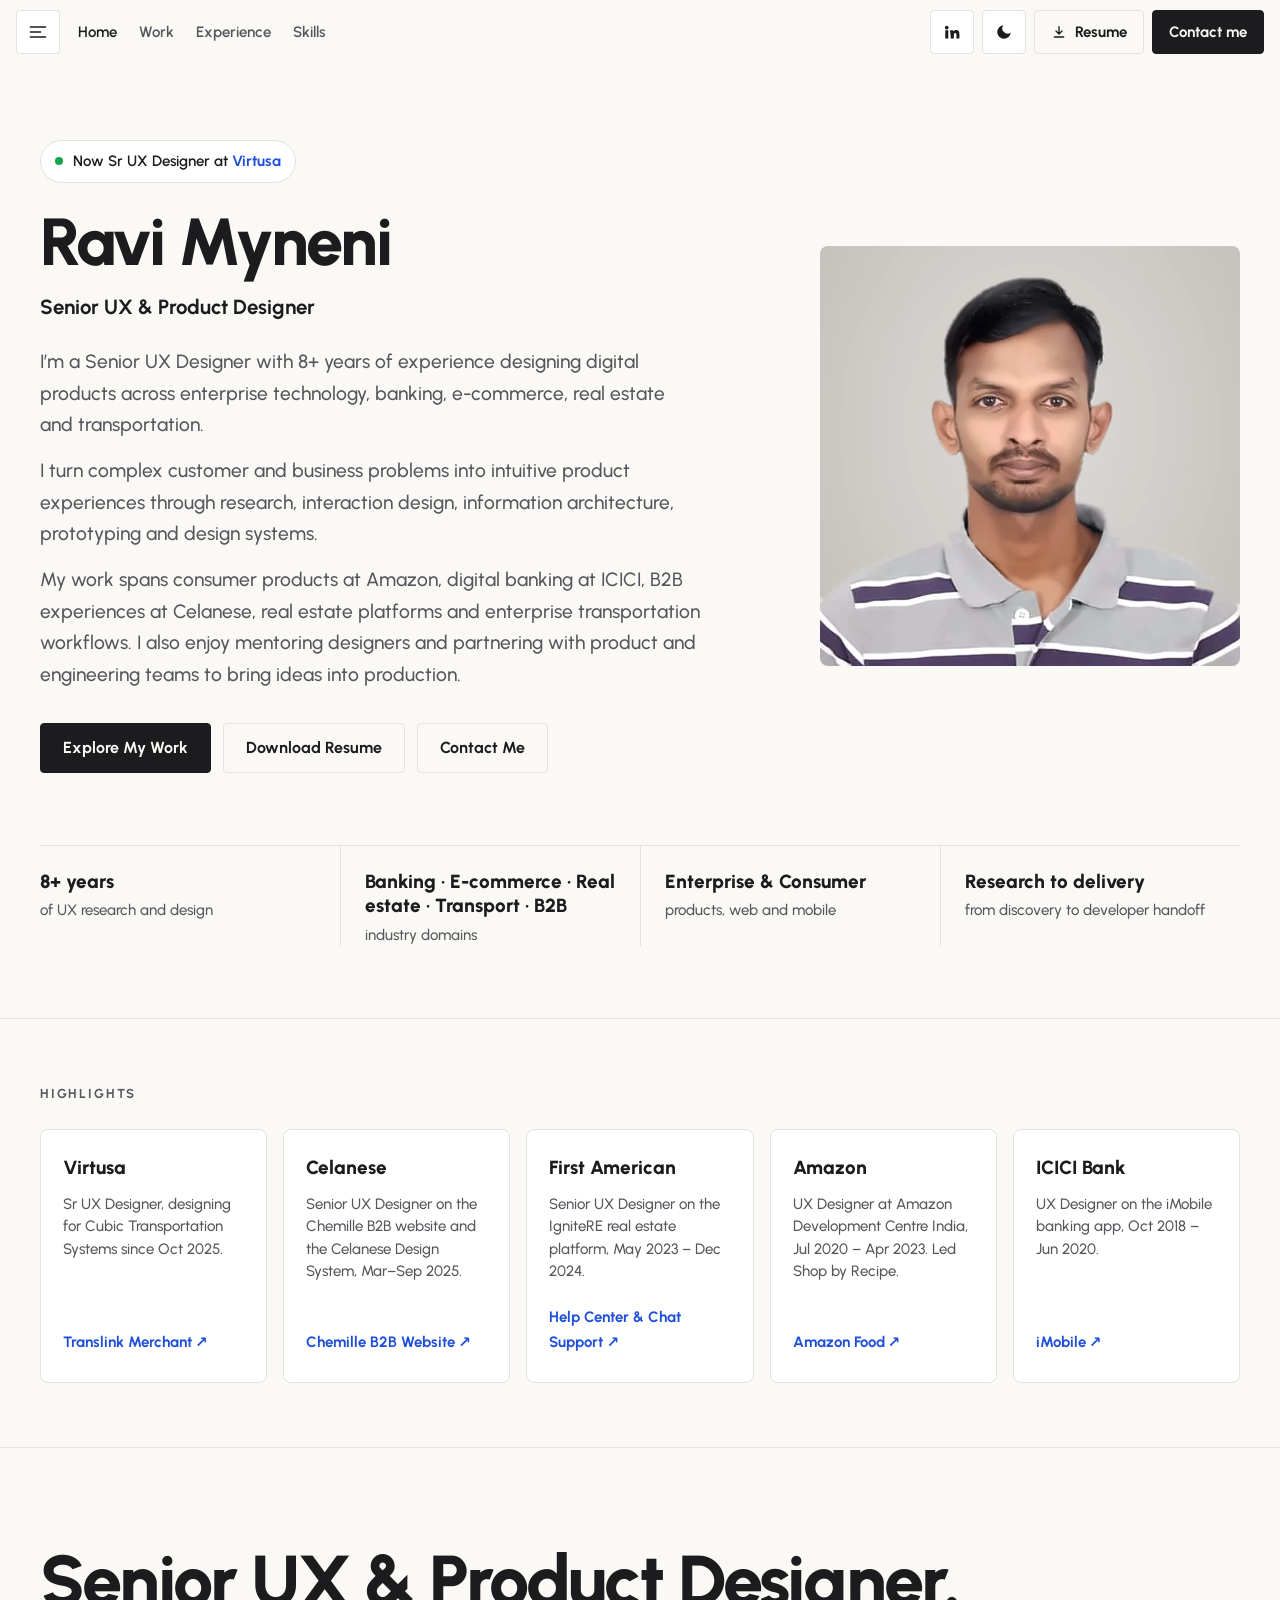
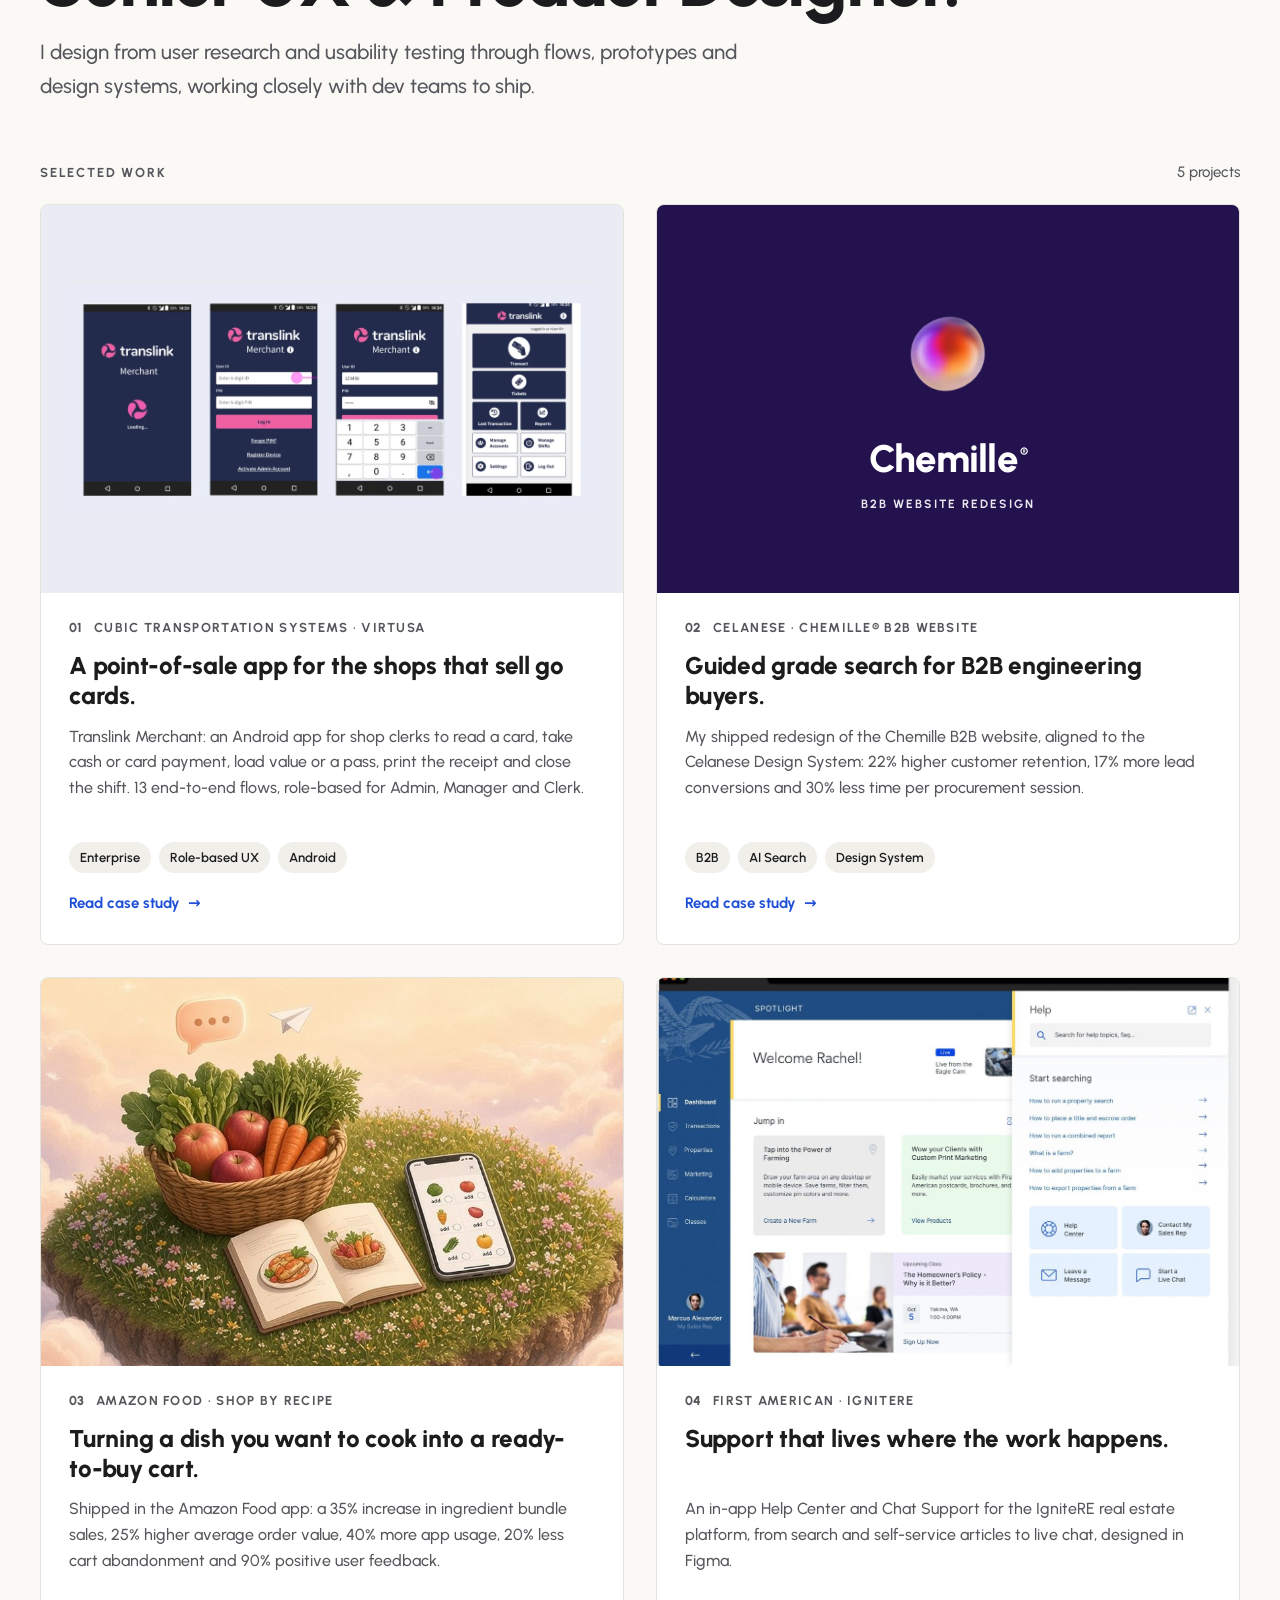
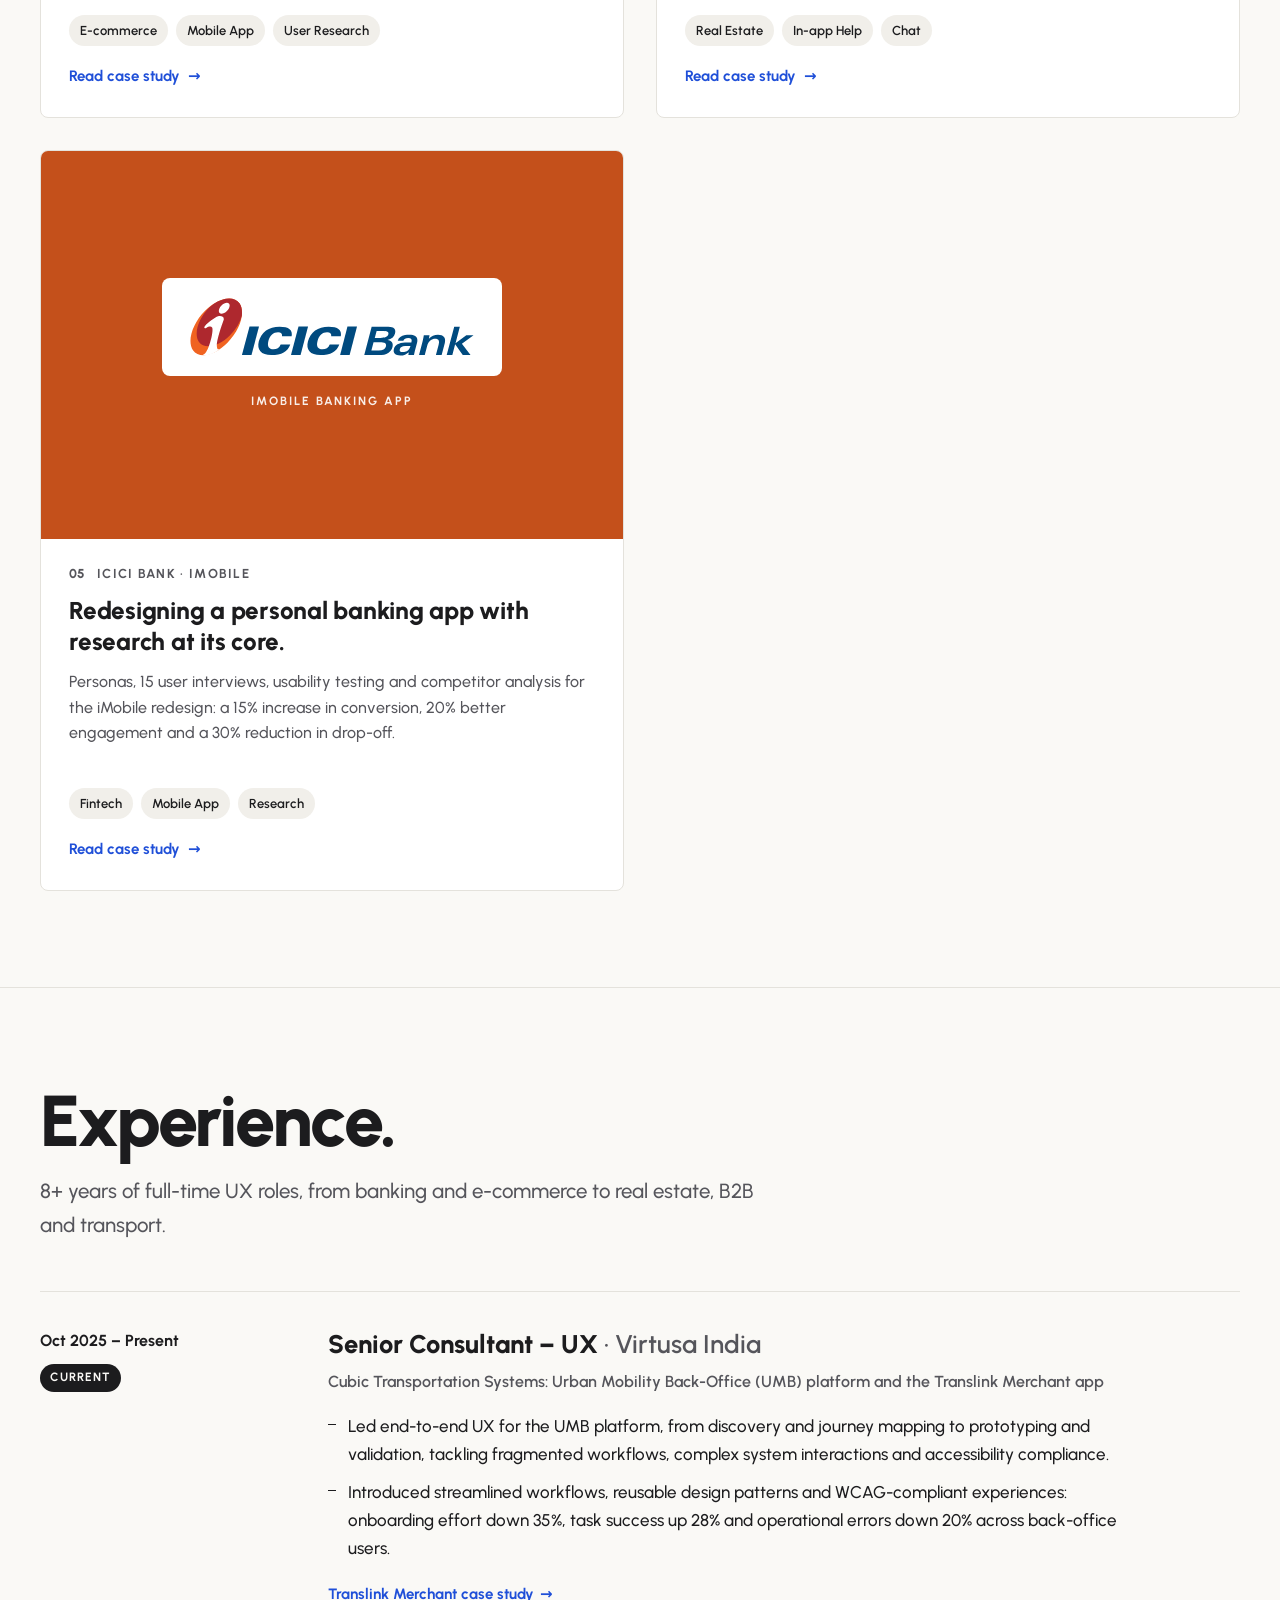
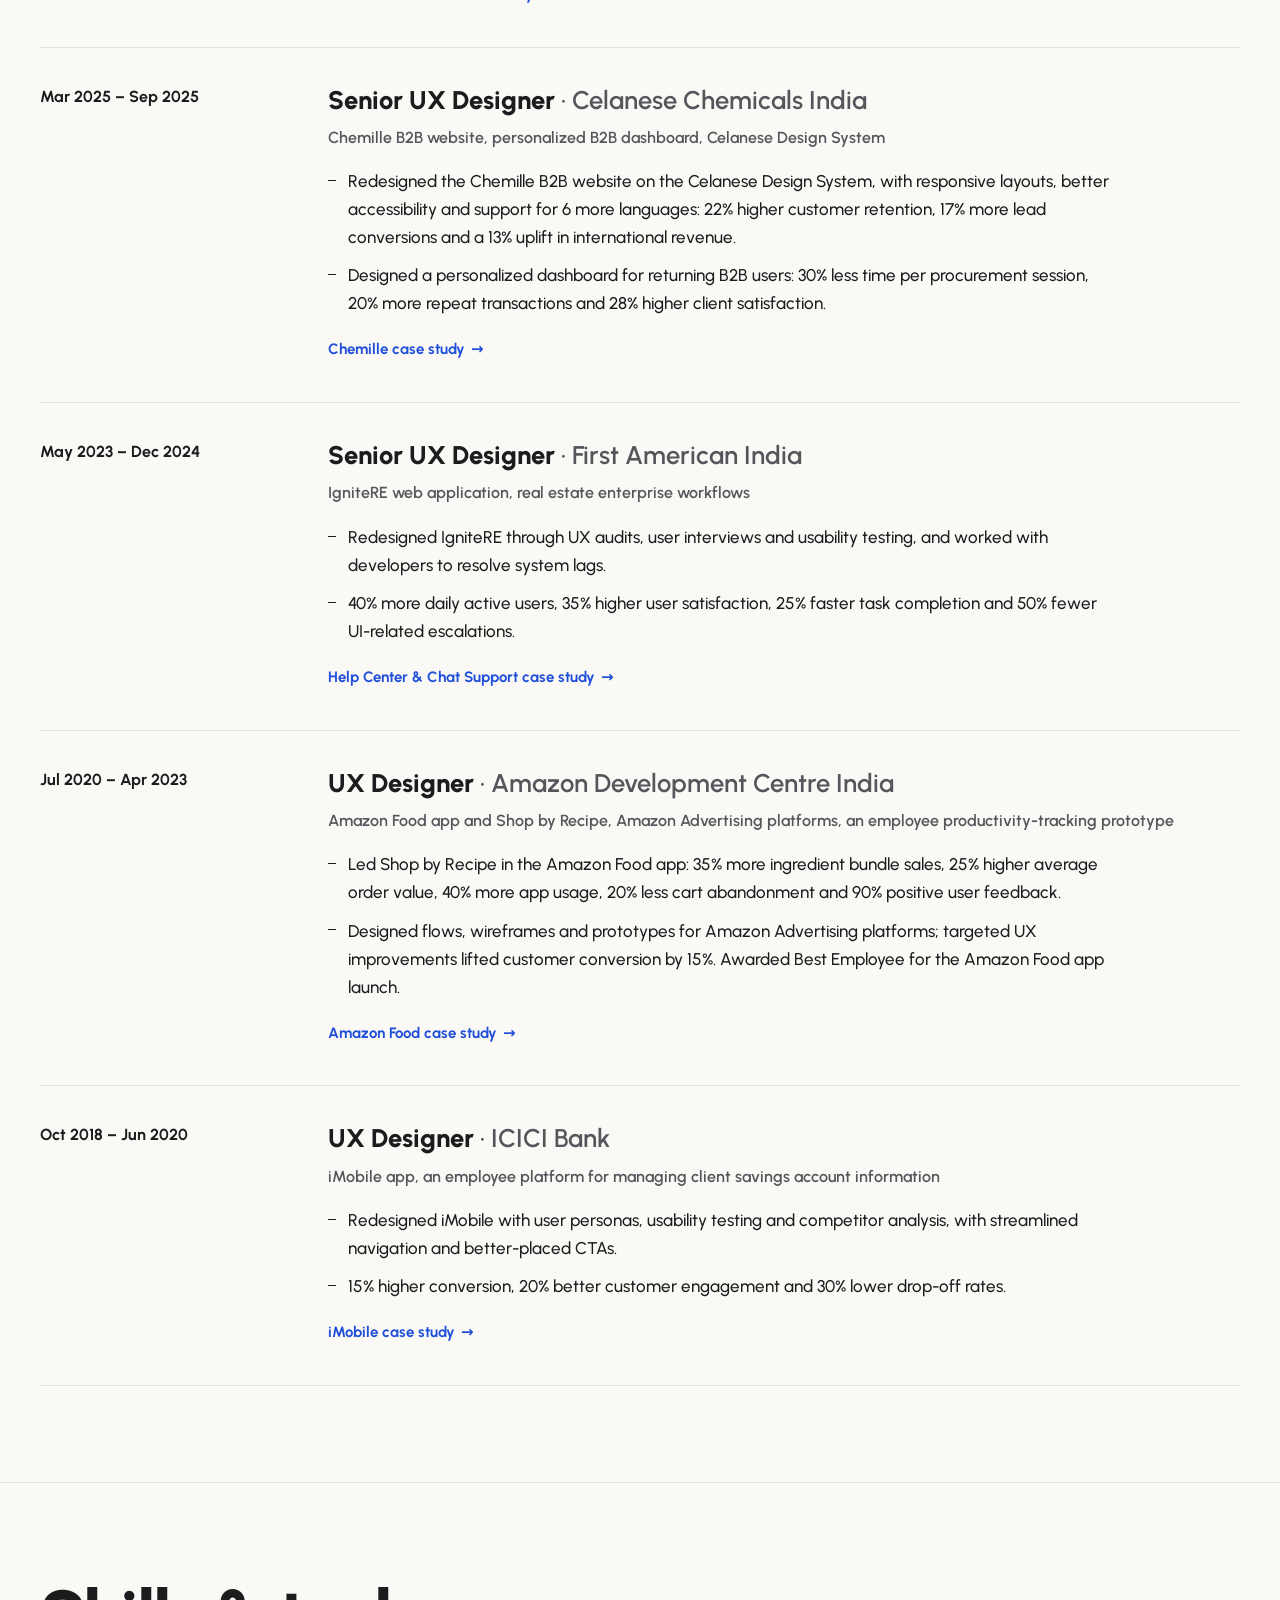
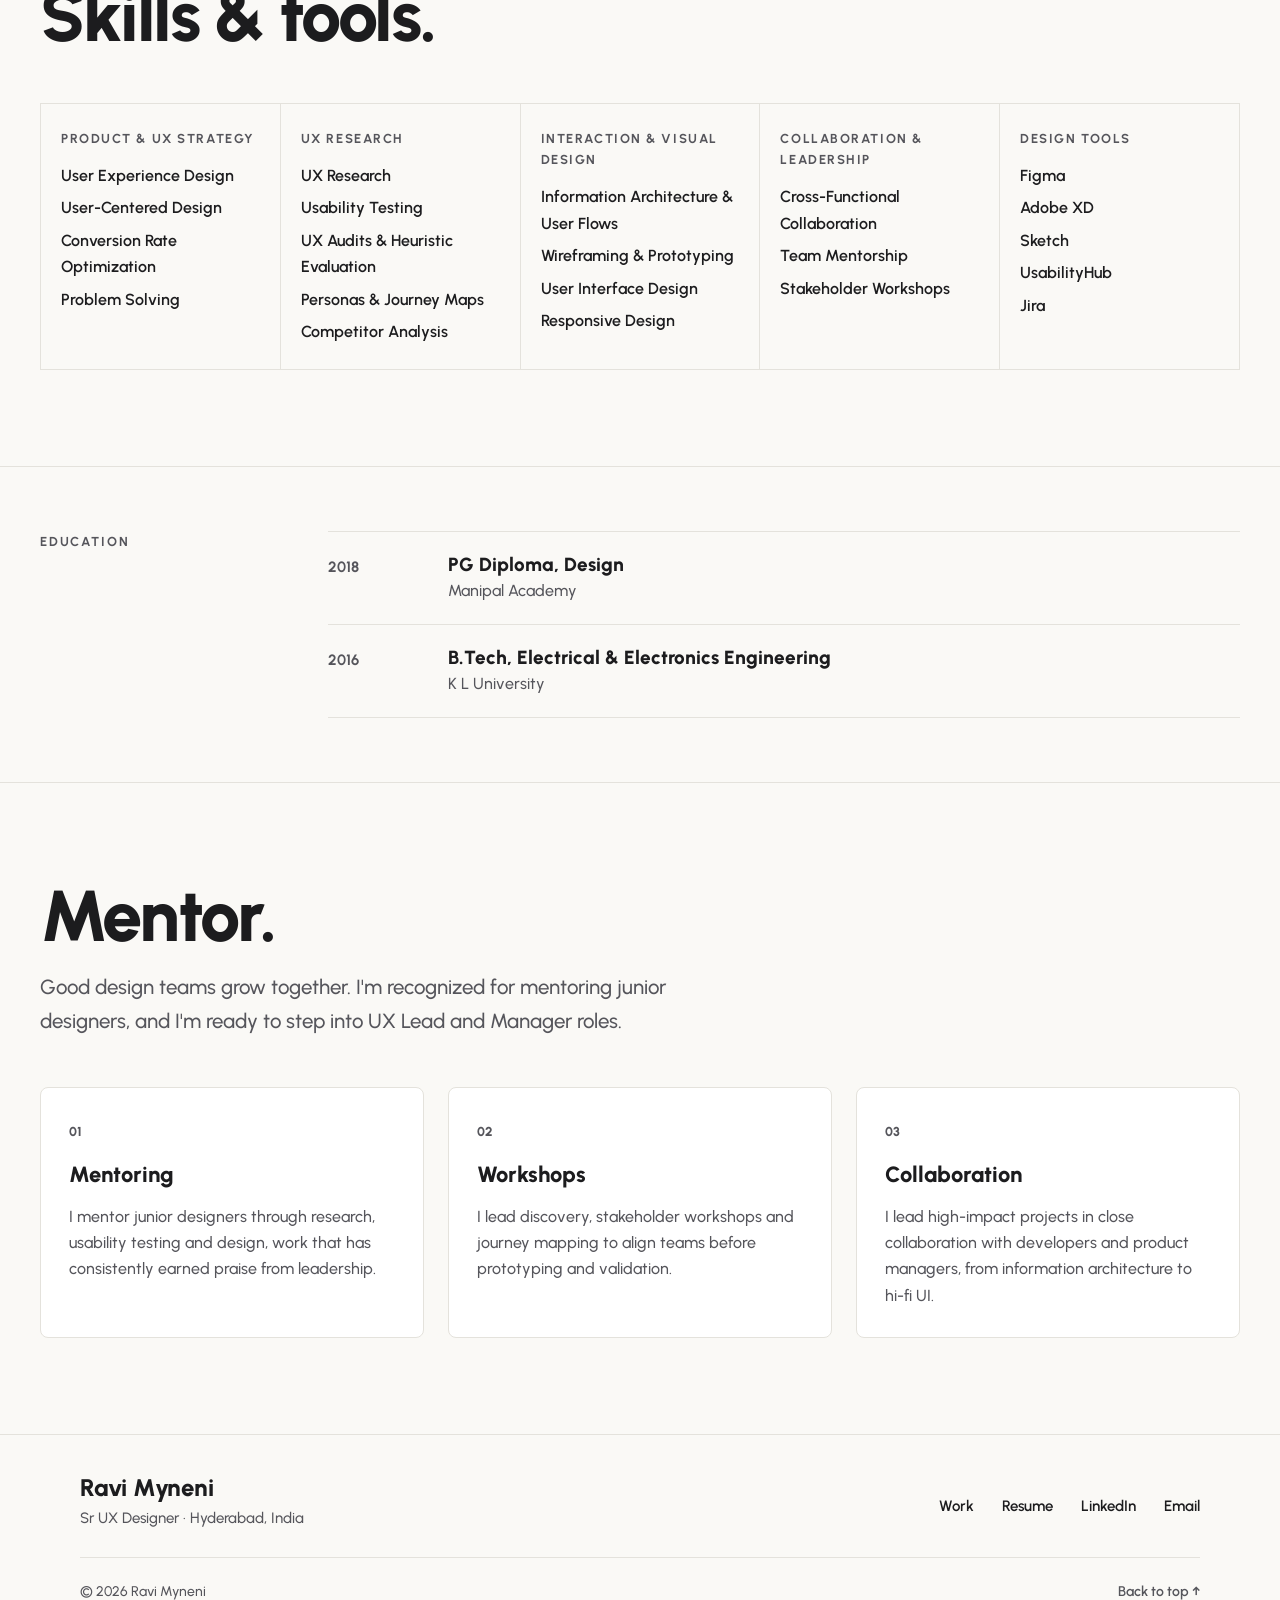
==== index.html @ 74f1440f "Cache-bust styles.css" ====
<!doctype html>
<html lang="en">
<head>
  <meta charset="utf-8">
  <meta name="viewport" content="width=device-width, initial-scale=1">
  <link rel="icon" href="favicon.ico?v=rm1" sizes="16x16 32x32 48x48">
  <link rel="icon" href="favicon.svg?v=rm1" type="image/svg+xml">
  <link rel="icon" href="favicon-32.png?v=rm1" type="image/png" sizes="32x32">
  <link rel="icon" href="favicon-16.png?v=rm1" type="image/png" sizes="16x16">
  <link rel="apple-touch-icon" href="apple-touch-icon.png?v=rm1" sizes="180x180">
  <title>Ravi Myneni · Senior UX Designer Portfolio · Hyderabad, India</title>
  <meta name="author" content="Ravi Myneni">
  <meta name="description" content="Ravi Myneni, Senior UX &amp; Product Designer in Hyderabad, India, with 8+ years of UX research and product design across banking, e-commerce, real estate, transport and B2B, at Virtusa, Celanese, First American, Amazon and ICICI Bank.">
  <link rel="canonical" href="https://ravimyneni.github.io/">
  <meta property="og:title" content="Ravi Myneni · Senior UX Designer">
  <meta property="og:description" content="Senior UX &amp; Product Designer. 8+ years across enterprise technology, banking, e-commerce, real estate and transportation. Based in Hyderabad, India.">
  <meta property="og:type" content="website">
  <meta property="og:url" content="https://ravimyneni.github.io/">
  <meta property="og:site_name" content="Ravi Myneni">
  <meta property="og:image" content="https://ravimyneni.github.io/og-ravi-myneni.jpg">
  <meta property="og:image:alt" content="Ravi Myneni">
  <meta name="twitter:card" content="summary_large_image">
  <meta name="twitter:title" content="Ravi Myneni · Senior UX Designer">
  <meta name="twitter:description" content="8+ years of UX research and product design across banking, e-commerce, real estate, transport and B2B.">
  <meta name="twitter:image" content="https://ravimyneni.github.io/og-ravi-myneni.jpg">
  <meta name="theme-color" content="#faf9f6">
  <script type="application/ld+json">
  {
    "@context": "https://schema.org",
    "@type": "Person",
    "name": "Ravi Myneni",
    "jobTitle": "Senior UX Designer",
    "url": "https://ravimyneni.github.io/",
    "image": "https://ravimyneni.github.io/ravi-myneni.jpg",
    "email": "mailto:ravimyneni2394@gmail.com",
    "address": { "@type": "PostalAddress", "addressLocality": "Hyderabad", "addressCountry": "IN" },
    "worksFor": { "@type": "Organization", "name": "Virtusa" },
    "alumniOf": [
      { "@type": "EducationalOrganization", "name": "Manipal Academy" },
      { "@type": "CollegeOrUniversity", "name": "K L University" }
    ],
    "knowsAbout": ["UX Research", "User-Centered Design", "Product Design", "Interaction Design", "Usability Testing", "Design Systems", "Responsive Design"],
    "sameAs": ["https://www.linkedin.com/in/ravimyneni/"]
  }
  </script>
  <link rel="preload" href="urbanist-latin.woff2" as="font" type="font/woff2" crossorigin>
  <link rel="stylesheet" href="styles.css?v=ab2">
  <link rel="stylesheet" href="https://ravimyneni.github.io/footer.css">
  <script>
    // Light is the default; apply a saved dark preference before paint
    (function () {
      try { if (localStorage.getItem('rm-theme') === 'dark') document.documentElement.classList.add('dark'); } catch (e) {}
    })();
  </script>
</head>
<body>
  <a class="skip-link" href="#main">Skip to content</a>

  <header class="topbar" id="topbar">
    <div class="topbar-left">
      <button class="icon-btn menu-btn" id="menu-btn" aria-label="Open menu" aria-expanded="false" aria-controls="menu-overlay">
        <svg class="i-menu" viewBox="0 0 24 24" width="20" height="20" aria-hidden="true"><path d="M3 6h18M3 12h12M3 18h18" stroke="currentColor" stroke-width="2" stroke-linecap="round" fill="none"/></svg>
        <svg class="i-close" viewBox="0 0 24 24" width="20" height="20" aria-hidden="true"><path d="M6 6l12 12M18 6 6 18" stroke="currentColor" stroke-width="2" stroke-linecap="round" fill="none"/></svg>
      </button>
      <nav class="topnav" aria-label="Primary">
        <a href="#top" class="is-active">Home</a>
        <a href="#work">Work</a>
        <a href="#experience">Experience</a>
        <a href="#skills">Skills</a>
      </nav>
    </div>
    <div class="topbar-right">
      <a class="icon-btn" href="https://www.linkedin.com/in/ravimyneni/" target="_blank" rel="noopener" aria-label="Ravi Myneni on LinkedIn (opens in a new tab)"><svg viewBox="0 0 24 24" width="18" height="18" aria-hidden="true"><path fill="currentColor" d="M4.98 3.5a2.5 2.5 0 1 1 0 5 2.5 2.5 0 0 1 0-5zM3 9.75h4v11H3zM9.5 9.75h3.8v1.6h.06c.53-1 1.83-2.05 3.77-2.05 4.03 0 4.77 2.65 4.77 6.1v5.35h-4v-4.75c0-1.13-.02-2.6-1.58-2.6-1.59 0-1.83 1.24-1.83 2.52v4.83h-4z"/></svg></a>
      <button class="icon-btn" id="theme-btn" aria-label="Switch to dark mode">
        <svg class="i-moon" viewBox="0 0 24 24" width="18" height="18" aria-hidden="true"><path d="M21 12.8A9 9 0 1 1 11.2 3a7 7 0 0 0 9.8 9.8z" fill="currentColor"/></svg>
        <svg class="i-sun" viewBox="0 0 24 24" width="18" height="18" aria-hidden="true"><circle cx="12" cy="12" r="4.5" fill="currentColor"/><g stroke="currentColor" stroke-width="2" stroke-linecap="round"><path d="M12 1.5v2.5M12 20v2.5M1.5 12H4M20 12h2.5M4.6 4.6l1.8 1.8M17.6 17.6l1.8 1.8M4.6 19.4l1.8-1.8M17.6 6.4l1.8-1.8"/></g></svg>
      </button>
      <a class="btn btn-outline btn-resume" href="Ravi-Myneni-Resume.pdf" download="Ravi-Myneni-Resume.pdf" target="_blank" rel="noopener" type="application/pdf" aria-label="Download Ravi Myneni's resume (PDF)"><svg class="i-dl" viewBox="0 0 24 24" width="16" height="16" aria-hidden="true"><path d="M12 4v11m0 0-4.5-4.5M12 15l4.5-4.5M5 19.5h14" stroke="currentColor" stroke-width="2" stroke-linecap="round" stroke-linejoin="round" fill="none"/></svg>Resume</a>
      <a class="btn btn-solid" href="https://mail.google.com/mail/?view=cm&amp;fs=1&amp;to=ravimyneni2394@gmail.com" target="_blank" rel="noopener" aria-label="Contact me: email ravimyneni2394@gmail.com in Gmail (opens in a new tab)">Contact me</a>
    </div>
  </header>

  <div class="menu-overlay" id="menu-overlay" hidden>
    <nav aria-label="Menu">
      <p class="menu-label" id="menu-l1">Sections</p>
      <ul aria-labelledby="menu-l1">
        <li><a href="#top">Home</a></li>
        <li><a href="#work">Work</a></li>
        <li><a href="#experience">Experience</a></li>
        <li><a href="#skills">Skills</a></li>
        <li><a href="#mentor">Mentor</a></li>
      </ul>
      <div class="menu-sep" aria-hidden="true"></div>
      <p class="menu-label" id="menu-l2">Get in touch</p>
      <ul aria-labelledby="menu-l2">
        <li><a href="https://mail.google.com/mail/?view=cm&amp;fs=1&amp;to=ravimyneni2394@gmail.com" target="_blank" rel="noopener">Contact me <span aria-hidden="true">↗</span></a></li>
        <li><a href="https://www.linkedin.com/in/ravimyneni/" target="_blank" rel="noopener">LinkedIn <span aria-hidden="true">↗</span></a></li>
      </ul>
    </nav>
  </div>

  <main id="main">
    <!-- Hero -->
    <section class="hero" id="top" aria-labelledby="hero-title">
      <div class="wrap hero-inner">
        <div class="hero-copy">
          <p class="hero-status"><span class="status-dot" aria-hidden="true"></span><span>Now Sr UX Designer at <strong>Virtusa</strong></span></p>
          <h1 id="hero-title" class="hero-title">Ravi Myneni</h1>
          <p class="hero-role">Senior UX &amp; Product Designer</p>
          <p class="hero-lede">I’m a Senior UX Designer with 8+ years of experience designing digital products across enterprise technology, banking, e-commerce, real estate and transportation.</p>
          <p class="hero-lede">I turn complex customer and business problems into intuitive product experiences through research, interaction design, information architecture, prototyping and design systems.</p>
          <p class="hero-lede">My work spans consumer products at Amazon, digital banking at ICICI, B2B experiences at Celanese, real estate platforms and enterprise transportation workflows. I also enjoy mentoring designers and partnering with product and engineering teams to bring ideas into production.</p>
          <div class="hero-ctas">
            <a class="btn btn-solid btn-lg" href="#work">Explore My Work</a>
            <a class="btn btn-outline btn-lg" href="Ravi-Myneni-Resume.pdf" download="Ravi-Myneni-Resume.pdf" target="_blank" rel="noopener" type="application/pdf">Download Resume</a>
            <a class="btn btn-outline btn-lg" href="https://mail.google.com/mail/?view=cm&amp;fs=1&amp;to=ravimyneni2394@gmail.com" target="_blank" rel="noopener" aria-label="Contact me: email ravimyneni2394@gmail.com in Gmail (opens in a new tab)">Contact Me</a>
          </div>
        </div>
        <figure class="hero-photo">
          <picture>
            <source srcset="ravi-myneni.webp" type="image/webp">
            <img src="ravi-myneni.jpg" width="800" height="800" alt="Portrait of Ravi Myneni" fetchpriority="high" decoding="async">
          </picture>
        </figure>
      </div>
      <div class="wrap">
        <ul class="hero-stats" aria-label="Professional highlights">
          <li><strong>8+ years</strong><span>of UX research and design</span></li>
          <li><strong>Banking · E-commerce · Real estate · Transport · B2B</strong><span>industry domains</span></li>
          <li><strong>Enterprise &amp; Consumer</strong><span>products, web and mobile</span></li>
          <li><strong>Research to delivery</strong><span>from discovery to developer handoff</span></li>
        </ul>
      </div>
    </section>

    <!-- Highlights -->
    <section class="section tight" id="highlights" aria-labelledby="hl-title">
      <div class="wrap">
        <h2 class="section-label" id="hl-title">Highlights</h2>
        <ul class="hl-grid">
          <li class="hl-card">
            <h3>Virtusa</h3>
            <p>Sr UX Designer, designing for Cubic Transportation Systems since Oct 2025.</p>
            <ul class="hl-links" aria-label="Virtusa case studies"><li><a href="https://ravimyneni.github.io/cubic-translink-merchant-case-study/">Translink Merchant&thinsp;&#8599;</a></li></ul>
          </li>
          <li class="hl-card">
            <h3>Celanese</h3>
            <p>Senior UX Designer on the Chemille B2B website and the Celanese Design System, Mar–Sep 2025.</p>
            <ul class="hl-links" aria-label="Celanese case studies"><li><a href="https://ravimyneni.github.io/askchemille-case-study/">Chemille B2B Website&thinsp;&#8599;</a></li></ul>
          </li>
          <li class="hl-card">
            <h3>First American</h3>
            <p>Senior UX Designer on the IgniteRE real estate platform, May 2023 – Dec 2024.</p>
            <ul class="hl-links" aria-label="First American case studies"><li><a href="https://ravimyneni.github.io/ignitere-help-center-case-study/">Help Center &amp; Chat Support&thinsp;&#8599;</a></li></ul>
          </li>
          <li class="hl-card">
            <h3>Amazon</h3>
            <p>UX Designer at Amazon Development Centre India, Jul 2020 – Apr 2023. Led Shop by Recipe.</p>
            <ul class="hl-links" aria-label="Amazon case studies">
              <li><a href="https://ravimyneni.github.io/amazon-fresh-case-study/">Amazon Food&thinsp;&#8599;</a></li>
            </ul>
          </li>
          <li class="hl-card">
            <h3>ICICI Bank</h3>
            <p>UX Designer on the iMobile banking app, Oct 2018 – Jun 2020.</p>
            <ul class="hl-links" aria-label="ICICI Bank case studies"><li><a href="https://ravimyneni.github.io/imobile-case-study/">iMobile&thinsp;&#8599;</a></li></ul>
          </li>
        </ul>
      </div>
    </section>

    <!-- Work -->
    <section class="section" id="work" aria-labelledby="work-title">
      <div class="wrap">
        <div class="work-head">
          <h2 class="big" id="work-title">Senior UX &amp; Product Designer.</h2>
          <p class="sub">I design from user research and usability testing through flows, prototypes and design systems, working closely with dev teams to ship.</p>
        </div>
        <div class="wk-meta"><span class="section-label">Selected work</span><span class="wk-count">5 projects</span></div>
        <ul class="wk-grid" id="projects">
          <li class="wk" style="--tint:#e9edf3">
            <a href="https://ravimyneni.github.io/cubic-translink-merchant-case-study/" class="wk-link">
              <div class="wk-media is-contain"><img src="translink.webp" width="1167" height="500" loading="lazy" decoding="async" alt="Four Translink Merchant Android screens: splash, log in, PIN entry and the Admin home."></div>
              <div class="wk-body">
                <div class="wk-top"><span class="wk-num">01</span><span class="wk-co">Cubic Transportation Systems · Virtusa</span></div>
                <h3>A point-of-sale app for the shops that sell go cards.</h3>
                <p>Translink Merchant: an Android app for shop clerks to read a card, take cash or card payment, load value or a pass, print the receipt and close the shift. 13 end-to-end flows, role-based for Admin, Manager and Clerk.</p>
                <ul class="wk-tags" aria-label="Tags"><li>Enterprise</li><li>Role-based UX</li><li>Android</li></ul>
                <span class="wk-cta">Read case study <span aria-hidden="true">&#8594;</span></span>
              </div>
            </a>
          </li>
          <li class="wk" style="--tint:#efedf6">
            <a href="https://ravimyneni.github.io/askchemille-case-study/" class="wk-link">
              <div class="wk-media"><div class="brand-panel brand-chemille"><picture><source srcset="chemille-logo.webp" type="image/webp"><img class="orb" src="chemille-logo.png" width="176" height="176" alt="Chemille logo" loading="lazy"></picture><span class="wordmark">Chemille<sup>&reg;</sup></span><span class="brand-cap">B2B website redesign</span></div></div>
              <div class="wk-body">
                <div class="wk-top"><span class="wk-num">02</span><span class="wk-co">Celanese · Chemille® B2B Website</span></div>
                <h3>Guided grade search for B2B engineering buyers.</h3>
                <p>My shipped redesign of the Chemille B2B website, aligned to the Celanese Design System: 22% higher customer retention, 17% more lead conversions and 30% less time per procurement session.</p>
                <ul class="wk-tags" aria-label="Tags"><li>B2B</li><li>AI Search</li><li>Design System</li></ul>
                <span class="wk-cta">Read case study <span aria-hidden="true">&#8594;</span></span>
              </div>
            </a>
          </li>
          <li class="wk" style="--tint:#eef3ea">
            <a href="https://ravimyneni.github.io/amazon-fresh-case-study/" class="wk-link">
              <div class="wk-media"><img src="amazon-fresh.jpg" width="880" height="880" loading="lazy" decoding="async" alt="A basket of vegetables, a recipe book and a phone, illustrating Shop by Recipe in the Amazon Food app."></div>
              <div class="wk-body">
                <div class="wk-top"><span class="wk-num">03</span><span class="wk-co">Amazon Food · Shop by Recipe</span></div>
                <h3>Turning a dish you want to cook into a ready-to-buy cart.</h3>
                <p>Shipped in the Amazon Food app: a 35% increase in ingredient bundle sales, 25% higher average order value, 40% more app usage, 20% less cart abandonment and 90% positive user feedback.</p>
                <ul class="wk-tags" aria-label="Tags"><li>E-commerce</li><li>Mobile App</li><li>User Research</li></ul>
                <span class="wk-cta">Read case study <span aria-hidden="true">&#8594;</span></span>
              </div>
            </a>
          </li>
          <li class="wk" style="--tint:#e8f1f0">
            <a href="https://ravimyneni.github.io/ignitere-help-center-case-study/" class="wk-link">
              <div class="wk-media"><img src="ignitere-help-center.jpg" width="1200" height="845" loading="lazy" decoding="async" alt="The IgniteRE dashboard with a Help panel open: search, help articles, contact a sales rep, leave a message and live chat."></div>
              <div class="wk-body">
                <div class="wk-top"><span class="wk-num">04</span><span class="wk-co">First American · IgniteRE</span></div>
                <h3>Support that lives where the work happens.</h3>
                <p>An in-app Help Center and Chat Support for the IgniteRE real estate platform, from search and self-service articles to live chat, designed in Figma.</p>
                <ul class="wk-tags" aria-label="Tags"><li>Real Estate</li><li>In-app Help</li><li>Chat</li></ul>
                <span class="wk-cta">Read case study <span aria-hidden="true">&#8594;</span></span>
              </div>
            </a>
          </li>
          <li class="wk" style="--tint:#f8eee6">
            <a href="https://ravimyneni.github.io/imobile-case-study/" class="wk-link">
              <div class="wk-media"><div class="brand-panel brand-icici"><span class="logo-chip"><img src="icici-bank-logo.svg" width="304" height="61" alt="ICICI Bank logo" loading="lazy"></span><span class="brand-cap">iMobile banking app</span></div></div>
              <div class="wk-body">
                <div class="wk-top"><span class="wk-num">05</span><span class="wk-co">ICICI Bank · iMobile</span></div>
                <h3>Redesigning a personal banking app with research at its core.</h3>
                <p>Personas, 15 user interviews, usability testing and competitor analysis for the iMobile redesign: a 15% increase in conversion, 20% better engagement and a 30% reduction in drop-off.</p>
                <ul class="wk-tags" aria-label="Tags"><li>Fintech</li><li>Mobile App</li><li>Research</li></ul>
                <span class="wk-cta">Read case study <span aria-hidden="true">&#8594;</span></span>
              </div>
            </a>
          </li>
        </ul>
      </div>
    </section>

    <!-- Experience timeline -->
    <section class="section" id="experience" aria-labelledby="exp-title">
      <div class="wrap">
        <h2 class="big" id="exp-title">Experience.</h2>
        <p class="sub">8+ years of full-time UX roles, from banking and e-commerce to real estate, B2B and transport.</p>
        <ol class="timeline">
          <li class="tl-item">
            <div class="tl-when"><span class="tl-date">Oct 2025 – Present</span><span class="badge">Current</span></div>
            <div class="tl-body">
              <h3>Senior Consultant – UX <span class="tl-co">· Virtusa India</span></h3>
              <p class="tl-projects">Cubic Transportation Systems: Urban Mobility Back-Office (UMB) platform and the Translink Merchant app</p>
              <ul class="tl-points">
                <li>Led end-to-end UX for the UMB platform, from discovery and journey mapping to prototyping and validation, tackling fragmented workflows, complex system interactions and accessibility compliance.</li>
                <li>Introduced streamlined workflows, reusable design patterns and WCAG-compliant experiences: onboarding effort down 35%, task success up 28% and operational errors down 20% across back-office users.</li>
              </ul>
              <a class="tl-link" href="https://ravimyneni.github.io/cubic-translink-merchant-case-study/">Translink Merchant case study <span aria-hidden="true">&#8594;</span></a>
            </div>
          </li>
          <li class="tl-item">
            <div class="tl-when"><span class="tl-date">Mar 2025 – Sep 2025</span></div>
            <div class="tl-body">
              <h3>Senior UX Designer <span class="tl-co">· Celanese Chemicals India</span></h3>
              <p class="tl-projects">Chemille B2B website, personalized B2B dashboard, Celanese Design System</p>
              <ul class="tl-points">
                <li>Redesigned the Chemille B2B website on the Celanese Design System, with responsive layouts, better accessibility and support for 6 more languages: 22% higher customer retention, 17% more lead conversions and a 13% uplift in international revenue.</li>
                <li>Designed a personalized dashboard for returning B2B users: 30% less time per procurement session, 20% more repeat transactions and 28% higher client satisfaction.</li>
              </ul>
              <a class="tl-link" href="https://ravimyneni.github.io/askchemille-case-study/">Chemille case study <span aria-hidden="true">&#8594;</span></a>
            </div>
          </li>
          <li class="tl-item">
            <div class="tl-when"><span class="tl-date">May 2023 – Dec 2024</span></div>
            <div class="tl-body">
              <h3>Senior UX Designer <span class="tl-co">· First American India</span></h3>
              <p class="tl-projects">IgniteRE web application, real estate enterprise workflows</p>
              <ul class="tl-points">
                <li>Redesigned IgniteRE through UX audits, user interviews and usability testing, and worked with developers to resolve system lags.</li>
                <li>40% more daily active users, 35% higher user satisfaction, 25% faster task completion and 50% fewer UI-related escalations.</li>
              </ul>
              <a class="tl-link" href="https://ravimyneni.github.io/ignitere-help-center-case-study/">Help Center &amp; Chat Support case study <span aria-hidden="true">&#8594;</span></a>
            </div>
          </li>
          <li class="tl-item">
            <div class="tl-when"><span class="tl-date">Jul 2020 – Apr 2023</span></div>
            <div class="tl-body">
              <h3>UX Designer <span class="tl-co">· Amazon Development Centre India</span></h3>
              <p class="tl-projects">Amazon Food app and Shop by Recipe, Amazon Advertising platforms, an employee productivity-tracking prototype</p>
              <ul class="tl-points">
                <li>Led Shop by Recipe in the Amazon Food app: 35% more ingredient bundle sales, 25% higher average order value, 40% more app usage, 20% less cart abandonment and 90% positive user feedback.</li>
                <li>Designed flows, wireframes and prototypes for Amazon Advertising platforms; targeted UX improvements lifted customer conversion by 15%. Awarded Best Employee for the Amazon Food app launch.</li>
              </ul>
              <a class="tl-link" href="https://ravimyneni.github.io/amazon-fresh-case-study/">Amazon Food case study <span aria-hidden="true">&#8594;</span></a>
            </div>
          </li>
          <li class="tl-item">
            <div class="tl-when"><span class="tl-date">Oct 2018 – Jun 2020</span></div>
            <div class="tl-body">
              <h3>UX Designer <span class="tl-co">· ICICI Bank</span></h3>
              <p class="tl-projects">iMobile app, an employee platform for managing client savings account information</p>
              <ul class="tl-points">
                <li>Redesigned iMobile with user personas, usability testing and competitor analysis, with streamlined navigation and better-placed CTAs.</li>
                <li>15% higher conversion, 20% better customer engagement and 30% lower drop-off rates.</li>
              </ul>
              <a class="tl-link" href="https://ravimyneni.github.io/imobile-case-study/">iMobile case study <span aria-hidden="true">&#8594;</span></a>
            </div>
          </li>
        </ol>
      </div>
    </section>

    <!-- Skills -->
    <section class="section" id="skills" aria-labelledby="skills-title">
      <div class="wrap">
        <h2 class="big" id="skills-title">Skills &amp; tools.</h2>
        <div class="skill-grid">
          <div class="skill-group"><h3>Product &amp; UX Strategy</h3><ul><li>User Experience Design</li><li>User-Centered Design</li><li>Conversion Rate Optimization</li><li>Problem Solving</li></ul></div>
          <div class="skill-group"><h3>UX Research</h3><ul><li>UX Research</li><li>Usability Testing</li><li>UX Audits &amp; Heuristic Evaluation</li><li>Personas &amp; Journey Maps</li><li>Competitor Analysis</li></ul></div>
          <div class="skill-group"><h3>Interaction &amp; Visual Design</h3><ul><li>Information Architecture &amp; User Flows</li><li>Wireframing &amp; Prototyping</li><li>User Interface Design</li><li>Responsive Design</li></ul></div>
          <div class="skill-group"><h3>Collaboration &amp; Leadership</h3><ul><li>Cross-Functional Collaboration</li><li>Team Mentorship</li><li>Stakeholder Workshops</li></ul></div>
          <div class="skill-group"><h3>Design Tools</h3><ul><li>Figma</li><li>Adobe XD</li><li>Sketch</li><li>UsabilityHub</li><li>Jira</li></ul></div>
        </div>
      </div>
    </section>

    <!-- Education -->
    <section class="section tight" id="education" aria-labelledby="edu-title">
      <div class="wrap two-col">
        <h2 class="section-label" id="edu-title">Education</h2>
        <ul class="edu-list">
          <li><span class="edu-year">2018</span><div><h3>PG Diploma, Design</h3><p>Manipal Academy</p></div></li>
          <li><span class="edu-year">2016</span><div><h3>B.Tech, Electrical &amp; Electronics Engineering</h3><p>K L University</p></div></li>
        </ul>
      </div>
    </section>

    <!-- Mentor -->
    <section class="section" id="mentor" aria-labelledby="mentor-title">
      <div class="wrap">
        <h2 class="big" id="mentor-title">Mentor.</h2>
        <p class="sub">Good design teams grow together. I'm recognized for mentoring junior designers, and I'm ready to step into UX Lead and Manager roles.</p>
        <ul class="mentor-grid">
          <li class="mentor-card"><span class="num" aria-hidden="true">01</span><h3>Mentoring</h3><p>I mentor junior designers through research, usability testing and design, work that has consistently earned praise from leadership.</p></li>
          <li class="mentor-card"><span class="num" aria-hidden="true">02</span><h3>Workshops</h3><p>I lead discovery, stakeholder workshops and journey mapping to align teams before prototyping and validation.</p></li>
          <li class="mentor-card"><span class="num" aria-hidden="true">03</span><h3>Collaboration</h3><p>I lead high-impact projects in close collaboration with developers and product managers, from information architecture to hi-fi UI.</p></li>
        </ul>
      </div>
    </section>
  </main>

<footer class="site-foot">
  <div class="sf-wrap">
    <div class="sf-main">
      <div>
        <p class="sf-name">Ravi Myneni</p>
        <p class="sf-role">Sr UX Designer · Hyderabad, India</p>
      </div>
      <ul class="sf-links" aria-label="Footer links">
        <li><a href="https://ravimyneni.github.io/#work">Work</a></li>
        <li><a href="https://ravimyneni.github.io/Ravi-Myneni-Resume.pdf" download>Resume</a></li>
        <li><a href="https://www.linkedin.com/in/ravimyneni/" target="_blank" rel="noopener">LinkedIn</a></li>
        <li><a href="https://mail.google.com/mail/?view=cm&amp;fs=1&amp;to=ravimyneni2394@gmail.com" target="_blank" rel="noopener" aria-label="Email ravimyneni2394@gmail.com in Gmail (opens in a new tab)">Email</a></li>
      </ul>
    </div>
    <div class="sf-base">
      <span>© 2026 Ravi Myneni</span>
      <a class="sf-top" href="#top">Back to top ↑</a>
    </div>
  </div>
</footer>

  <a href="#top" class="back-to-top" id="back-to-top" aria-label="Back to top">&#8593;</a>

  <script src="main.js?v=ab1" defer></script>
</body>
</html>
---- styles.css ----
/* Ravi Myneni portfolio. Editorial, light-first theme with a dark toggle. */

@font-face {
  font-family: 'Urbanist';
  font-style: normal;
  font-weight: 400 900;
  font-display: swap;
  src: url('urbanist-latin.woff2') format('woff2');
  unicode-range: U+0000-00FF, U+0131, U+0152-0153, U+02BB-02BC, U+02C6, U+02DA, U+02DC, U+0304, U+0308, U+0329, U+2000-206F, U+20AC, U+2122, U+2191, U+2193, U+2212, U+2215, U+FEFF, U+FFFD;
}
@font-face {
  font-family: 'Urbanist';
  font-style: normal;
  font-weight: 400 900;
  font-display: swap;
  src: url('urbanist-latin-ext.woff2') format('woff2');
  unicode-range: U+0100-02BA, U+02BD-02C5, U+02C7-02CC, U+02CE-02D7, U+02DD-02FF, U+1E00-1E9F, U+2020, U+20A0-20AB, U+20AD-20C4, U+2113, U+2C60-2C7F, U+A720-A7FF;
}

:root {
  --bg: #faf9f6;
  --surface: #ffffff;
  --text: #1c1c1e;
  --muted: #55555b;
  --line: #e4e2dc;
  --accent: #1f4fd8;
  --pill: #f1efea;
  --topbar: rgba(250, 249, 246, .86);
  --ease: cubic-bezier(.2, .8, .2, 1);
  --wrap: min(100% - 48px, 1200px);
  --radius: 8px;
}
html.dark {
  --bg: #111214;
  --surface: #1a1b1e;
  --text: #ededed;
  --muted: #a6a6ad;
  --line: #2c2d31;
  --accent: #7ea2ff;
  --pill: #222327;
  --topbar: rgba(17, 18, 20, .86);
}

*, *::before, *::after { box-sizing: border-box; }
html { scroll-behavior: smooth; scroll-padding-top: 80px; -webkit-text-size-adjust: 100%; }
[id] { scroll-margin-top: 80px; }
body {
  margin: 0;
  font-family: 'Urbanist', system-ui, -apple-system, 'Segoe UI', sans-serif;
  font-weight: 500;
  font-size: 18px;
  line-height: 1.65;
  color: var(--text);
  background: var(--bg);
  -webkit-font-smoothing: antialiased;
  overflow-x: hidden;
}
img { display: block; max-width: 100%; height: auto; }
a { color: inherit; }
ul, ol { list-style: none; margin: 0; padding: 0; }
h1, h2, h3, p { margin: 0; }
::selection { background: rgba(31, 79, 216, .18); }
:focus-visible { outline: 2px solid var(--accent); outline-offset: 3px; border-radius: 4px; }

.skip-link { position: absolute; left: 12px; top: -60px; z-index: 2000; background: var(--accent); color: #fff; padding: 10px 14px; border-radius: 6px; text-decoration: none; }
.skip-link:focus { top: 12px; }
.wrap { width: var(--wrap); margin: 0 auto; }

/* ---------- Buttons ---------- */
.btn, .icon-btn {
  display: inline-flex; align-items: center; justify-content: center; gap: 8px;
  min-height: 44px; font: inherit; font-size: 15px; font-weight: 700; line-height: 1;
  color: var(--text); background: var(--surface); text-decoration: none;
  border: 1px solid var(--line); border-radius: 4px; padding: 12px 16px; cursor: pointer;
  transition: background-color .2s ease, color .2s ease, border-color .2s ease;
}
.btn:hover, .icon-btn:hover { border-color: var(--text); }
.icon-btn { width: 44px; height: 44px; padding: 0; }
.btn-solid { background: var(--text); color: var(--bg); border-color: var(--text); }
.btn-solid:hover { background: var(--accent); border-color: var(--accent); color: #fff; }
.btn-outline { background: transparent; }
.btn-lg { font-size: 16px; padding: 15px 22px; min-height: 50px; }

/* ---------- Top bar ---------- */
.topbar {
  position: fixed; inset: 0 0 auto 0; z-index: 1000;
  display: flex; justify-content: space-between; align-items: center; gap: 8px;
  padding: 10px 16px; transition: border-color .3s ease;
  border-bottom: 1px solid transparent;
}
.topbar { background: var(--bg); }
.topbar.scrolled { border-bottom-color: var(--line); }
.topbar-left, .topbar-right { display: flex; align-items: center; gap: 8px; }
.topnav { display: flex; gap: 2px; }
.topnav a { padding: 10px 10px; font-size: 15px; font-weight: 600; color: var(--muted); text-decoration: none; border-radius: 4px; }
.topnav a:hover, .topnav a.is-active { color: var(--text); }
.i-sun, .i-close { display: none; }
.menu-btn[aria-expanded="true"] .i-menu { display: none; }
.menu-btn[aria-expanded="true"] .i-close { display: block; }
html.dark .i-sun { display: block; }
html.dark .i-moon { display: none; }
@media (max-width: 900px) { .topnav { display: none; } }
@media (max-width: 480px) {
  .topbar { padding: 8px 12px; }
  .topbar-right { gap: 6px; }
  .topbar-right .btn { padding: 10px 11px; font-size: 14px; }
  .btn-resume .i-dl { display: none; }
}
@media (max-width: 360px) { #theme-btn { display: none; } }

/* ---------- Menu overlay ---------- */
.menu-overlay { position: fixed; top: 74px; left: 12px; z-index: 1001; width: 288px; max-width: calc(100vw - 24px); max-height: calc(100vh - 90px); overflow-y: auto; background: var(--surface); border: 1px solid var(--line); border-radius: 12px; box-shadow: 0 16px 40px rgba(17, 18, 20, .12), 0 2px 8px rgba(17, 18, 20, .06); padding: 8px; opacity: 0; transform: translateY(-6px); transition: opacity .18s ease, transform .18s var(--ease); }
html.dark .menu-overlay { box-shadow: 0 16px 40px rgba(0, 0, 0, .5), 0 2px 8px rgba(0, 0, 0, .35); }
.menu-overlay.open { opacity: 1; transform: none; }
.menu-overlay[hidden] { display: none; }
.menu-overlay:not(.open) { pointer-events: none; }
.menu-overlay ul { list-style: none; margin: 0; padding: 0; }
.menu-overlay li { margin: 0; }
.menu-overlay .menu-label { margin: 0; padding: 10px 12px 4px; font-size: 11px; font-weight: 700; letter-spacing: .12em; text-transform: uppercase; color: var(--muted); }
.menu-overlay .menu-sep { height: 1px; background: var(--line); margin: 8px 4px 2px; }
.menu-overlay a { display: flex; align-items: center; justify-content: space-between; gap: 12px; min-height: 44px; padding: 0 12px; border-radius: 8px; font-size: 17px; font-weight: 600; line-height: 1.2; letter-spacing: 0; color: var(--text); text-decoration: none; }
.menu-overlay a span { color: var(--muted); font-size: 14px; }
.menu-overlay a:hover, .menu-overlay a:focus-visible { background: var(--pill); color: var(--text); }
.menu-overlay a:focus-visible { outline: 2px solid var(--accent); outline-offset: -2px; }
@media (max-width: 560px) { .menu-overlay { left: 12px; width: min(300px, calc(100vw - 24px)); max-width: none; } .menu-overlay a { font-size: 16px; } }
@media (prefers-reduced-motion: reduce) { .menu-overlay { transition: none; } }
body.lock { overflow: hidden; }

/* ---------- Sections ---------- */
.section { padding: 96px 0; border-top: 1px solid var(--line); }
.section.tight { padding: 64px 0; }
.section-label { font-size: 13px; font-weight: 700; letter-spacing: .14em; text-transform: uppercase; color: var(--muted); }
.big { font-size: clamp(40px, 6vw, 72px); font-weight: 800; letter-spacing: -.03em; line-height: 1.05; }
.sub { margin-top: 16px; max-width: 720px; font-size: clamp(18px, 1.6vw, 22px); color: var(--muted); }
.two-col { display: grid; grid-template-columns: 240px 1fr; gap: 48px; align-items: start; }
@media (max-width: 768px) { .section { padding: 64px 0; } .section.tight { padding: 48px 0; } .two-col { grid-template-columns: 1fr; gap: 20px; } }

/* ---------- Hero ---------- */
.hero { padding: 140px 0 72px; }
.hero-inner { display: grid; grid-template-columns: 1.6fr 1fr; gap: 64px; align-items: center; }
.hero-status { display: inline-flex; align-items: center; gap: 10px; padding: 8px 14px; border: 1px solid var(--line); border-radius: 100px; background: var(--surface); font-size: 15px; font-weight: 600; }
.hero-status strong { color: var(--accent); }
.status-dot { width: 8px; height: 8px; border-radius: 50%; background: #16a34a; flex: none; }
.hero-title { margin-top: 24px; font-size: clamp(36px, 5.2vw, 68px); font-weight: 800; line-height: 1.06; letter-spacing: -.03em; max-width: 16ch; }
.hero-lede { margin-top: 24px; max-width: 60ch; font-size: clamp(17px, 1.5vw, 20px); color: var(--muted); }
.hero-role { margin-top: 16px; max-width: 60ch; font-size: clamp(17px, 1.6vw, 21px); font-weight: 700; line-height: 1.4; color: var(--text); }
.hero-lede + .hero-lede { margin-top: 14px; }
.hero-ctas { margin-top: 32px; display: flex; flex-wrap: wrap; gap: 12px; }
.hero-photo { margin: 0; }
.hero-photo img { width: 100%; max-width: 420px; margin-left: auto; aspect-ratio: 1; object-fit: cover; border-radius: var(--radius); }
.hero-stats { margin-top: 72px; display: grid; grid-template-columns: repeat(4, 1fr); border-top: 1px solid var(--line); }
.hero-stats li { padding: 24px 24px 0 0; display: flex; flex-direction: column; gap: 6px; }
.hero-stats li + li { padding-left: 24px; border-left: 1px solid var(--line); }
.hero-stats strong { font-size: 19px; font-weight: 800; line-height: 1.3; }
.hero-stats span { font-size: 15px; color: var(--muted); line-height: 1.4; }
@media (max-width: 1024px) {
  .hero-stats { grid-template-columns: repeat(2, 1fr); }
  .hero-stats li:nth-child(3) { padding-left: 0; border-left: 0; }
  .hero-stats li:nth-child(n+3) { padding-top: 24px; }
}
@media (max-width: 768px) {
  .hero { padding: 104px 0 48px; }
  .hero-inner { grid-template-columns: 1fr; gap: 32px; }
  .hero-photo { order: -1; }
  .hero-photo img { max-width: 160px; margin-left: 0; }
  .hero-title { margin-top: 20px; }
  .hero-stats { margin-top: 48px; }
}
@media (max-width: 480px) {
  .hero-ctas .btn { flex: 1 1 100%; }
  .hero-stats { grid-template-columns: 1fr; }
  .hero-stats li, .hero-stats li + li { padding: 16px 0; border-left: 0; border-bottom: 1px solid var(--line); }
}

/* ---------- About ---------- */
.chips { margin-top: 28px; display: flex; flex-wrap: wrap; gap: 10px; }
.chips li { font-size: 15px; font-weight: 600; padding: 8px 14px; border: 1px solid var(--line); border-radius: 100px; background: var(--surface); }

/* ---------- Highlights ---------- */
.hl-grid { margin-top: 24px; display: grid; grid-template-columns: repeat(5, minmax(0, 1fr)); gap: 16px; }
.hl-card { display: flex; flex-direction: column; gap: 10px; padding: 22px; background: var(--surface); border: 1px solid var(--line); border-radius: var(--radius); }
.hl-card h3 { font-size: 19px; font-weight: 800; }
.hl-card p { font-size: 15px; color: var(--muted); line-height: 1.5; }
.hl-links { margin-top: auto; display: flex; flex-wrap: wrap; gap: 4px 14px; padding-top: 6px; }
.hl-links a { display: inline-block; padding: 6px 0; font-size: 15px; font-weight: 700; color: var(--accent); text-decoration: none; }
.hl-links a:hover { text-decoration: underline; }
@media (max-width: 1200px) { .hl-grid { grid-template-columns: repeat(3, 1fr); } }
@media (max-width: 768px) { .hl-grid { grid-template-columns: repeat(2, 1fr); } }
@media (max-width: 480px) { .hl-grid { grid-template-columns: minmax(0, 1fr); } }

/* ---------- Work ---------- */
.wk-meta { margin: 56px 0 20px; display: flex; justify-content: space-between; align-items: baseline; }
.wk-count { font-size: 15px; color: var(--muted); }
.wk-grid { display: grid; grid-template-columns: repeat(2, minmax(0, 1fr)); grid-auto-rows: 1fr; gap: 32px; }
.wk { display: flex; min-width: 0; }
.wk-link { display: flex; flex-direction: column; width: 100%; min-width: 0; text-decoration: none; background: var(--surface); border: 1px solid var(--line); border-radius: var(--radius); overflow: hidden; transition: border-color .2s ease; }
.wk-link:hover, .wk-link:focus-visible { border-color: var(--text); }
.wk-media { position: relative; flex: none; aspect-ratio: 3 / 2; overflow: hidden; background: var(--tint, var(--pill)); }
.wk-media > img { width: 100%; height: 100%; object-fit: cover; transition: transform .6s var(--ease); }
.wk-media.is-contain > img { object-fit: contain; padding: 24px; }
.wk-link:hover .wk-media > img { transform: scale(1.02); }
.wk-body { display: flex; flex-direction: column; gap: 12px; padding: 24px 28px 28px; flex: 1; }
.wk-top { display: flex; align-items: center; gap: 12px; min-width: 0; }
.wk-num { font-size: 13px; font-weight: 800; font-variant-numeric: tabular-nums; color: var(--muted); }
.wk-co { font-size: 13px; font-weight: 700; letter-spacing: .1em; text-transform: uppercase; color: var(--muted); white-space: nowrap; overflow: hidden; text-overflow: ellipsis; min-width: 0; }
.wk-body h3 { font-size: clamp(21px, 1.9vw, 26px); font-weight: 800; line-height: 1.25; letter-spacing: -.01em; min-height: 2.5em; }
.wk-body p { font-size: 16px; color: var(--muted); line-height: 1.6; min-height: 6.4em; }
.wk-tags { margin-top: auto; padding-top: 4px; display: flex; flex-wrap: wrap; gap: 8px; }
.wk-tags li { font-size: 13px; font-weight: 600; padding: 5px 11px; border-radius: 100px; background: var(--pill); }
.wk-cta { display: inline-flex; align-items: center; gap: 8px; padding-top: 6px; font-size: 15px; font-weight: 700; color: var(--accent); }
.wk-cta span { transition: transform .3s var(--ease); }
.wk-link:hover .wk-cta span { transform: translateX(4px); }
@media (max-width: 768px) { .wk-grid { grid-template-columns: minmax(0, 1fr); grid-auto-rows: auto; gap: 24px; } .wk-co { white-space: normal; } .wk-body h3, .wk-body p { min-height: 0; } .wk-body { padding: 20px; } }

/* Brand panels (logo cards) */
.brand-panel { position: absolute; inset: 0; display: flex; flex-direction: column; align-items: center; justify-content: center; gap: 16px; overflow: hidden; }
.brand-cap { font-size: 12px; font-weight: 700; letter-spacing: .16em; text-transform: uppercase; color: rgba(255,255,255,.9); }
.brand-icici { background: #c4501b; }
.brand-icici .logo-chip { background: #fff; border-radius: 8px; padding: 20px 28px; width: min(62%, 340px); }
.brand-icici .logo-chip img { width: 100%; height: auto; }
.brand-chemille { background: #24124f; }
.brand-chemille picture { display: block; width: clamp(80px, 26%, 140px); }
.brand-chemille .orb { width: 100%; height: auto; }
.brand-chemille .wordmark { font-size: clamp(28px, 3vw, 42px); font-weight: 800; letter-spacing: -.02em; color: #fff; line-height: 1; }
.brand-chemille .wordmark sup { font-size: .4em; font-weight: 600; margin-left: 2px; }

/* ---------- Timeline ---------- */
.timeline { margin-top: 48px; border-top: 1px solid var(--line); }
.tl-item { display: grid; grid-template-columns: 240px 1fr; gap: 48px; padding: 36px 0; border-bottom: 1px solid var(--line); }
.tl-when { display: flex; flex-direction: column; align-items: flex-start; gap: 10px; }
.tl-date { font-size: 16px; font-weight: 700; font-variant-numeric: tabular-nums; }
.badge { font-size: 12px; font-weight: 700; letter-spacing: .08em; text-transform: uppercase; padding: 4px 10px; border-radius: 100px; background: var(--text); color: var(--bg); }
.tl-body h3 { font-size: clamp(21px, 2vw, 26px); font-weight: 800; line-height: 1.3; }
.tl-co { font-weight: 600; color: var(--muted); }
.tl-projects { margin-top: 8px; font-size: 16px; font-weight: 600; color: var(--muted); }
.tl-points { margin-top: 16px; display: grid; gap: 10px; max-width: 72ch; }
.tl-points li { position: relative; padding-left: 20px; font-size: 17px; }
.tl-points li::before { content: ""; position: absolute; left: 0; top: .75em; width: 8px; height: 1px; background: var(--text); }
.tl-link { display: inline-flex; gap: 6px; margin: 16px 20px 0 0; padding: 4px 0; font-size: 15px; font-weight: 700; color: var(--accent); text-decoration: none; }
.tl-link:hover { text-decoration: underline; }
@media (max-width: 768px) { .tl-item { grid-template-columns: 1fr; gap: 12px; padding: 28px 0; } .tl-when { flex-direction: row; align-items: center; } }

/* ---------- Skills ---------- */
.skill-grid { margin-top: 48px; display: grid; grid-template-columns: repeat(5, minmax(0, 1fr)); align-items: stretch; gap: 0; border-top: 1px solid var(--line); border-left: 1px solid var(--line); }
.skill-group { padding: 28px 24px; border-right: 1px solid var(--line); border-bottom: 1px solid var(--line); min-width: 0; overflow-wrap: break-word; }
.skill-group h3 { font-size: 13px; font-weight: 700; letter-spacing: .12em; text-transform: uppercase; color: var(--muted); }
.skill-group ul { margin-top: 14px; display: grid; gap: 6px; }
.skill-group li { font-size: 17px; font-weight: 600; }
@media (max-width: 1280px) { .skill-group { padding: 24px 20px; } .skill-group li { font-size: 16px; } }
@media (max-width: 1024px) { .skill-grid { grid-template-columns: repeat(2, minmax(0, 1fr)); } .skill-group { padding: 28px; } .skill-group li { font-size: 17px; } }
@media (max-width: 560px) { .skill-grid { grid-template-columns: 1fr; } .skill-group { padding: 22px 20px; } }

/* ---------- Education ---------- */
.edu-list { display: grid; gap: 0; border-top: 1px solid var(--line); }
.edu-list li { display: grid; grid-template-columns: 96px 1fr; gap: 24px; padding: 20px 0; border-bottom: 1px solid var(--line); }
.edu-year { font-size: 15px; font-weight: 700; color: var(--muted); padding-top: 3px; }
.edu-list h3 { font-size: 19px; font-weight: 800; line-height: 1.35; }
.edu-list p { font-size: 16px; color: var(--muted); }

/* ---------- Mentor ---------- */
.mentor-grid { margin-top: 48px; display: grid; grid-template-columns: repeat(3, 1fr); gap: 24px; }
.mentor-card { padding: 28px; background: var(--surface); border: 1px solid var(--line); border-radius: var(--radius); }
.mentor-card .num { font-size: 13px; font-weight: 800; color: var(--muted); }
.mentor-card h3 { margin-top: 12px; font-size: 22px; font-weight: 800; }
.mentor-card p { margin-top: 10px; font-size: 16px; color: var(--muted); }
@media (max-width: 900px) { .mentor-grid { grid-template-columns: 1fr; } }

/* ---------- Back to top ---------- */
.back-to-top { position: fixed; right: 20px; bottom: 20px; z-index: 900; width: 44px; height: 44px; display: flex; align-items: center; justify-content: center; border-radius: 4px; border: 1px solid var(--line); background: var(--surface); color: var(--text); text-decoration: none; font-size: 18px; font-weight: 700; opacity: 0; pointer-events: none; transition: opacity .2s ease; }
.back-to-top.show, .back-to-top:focus-visible { opacity: 1; pointer-events: auto; }

/* ---------- Reveal ---------- */
.js .reveal { opacity: 0; transform: translateY(12px); transition: opacity .4s ease, transform .4s var(--ease); }
.js .reveal.in { opacity: 1; transform: none; }

@media (prefers-reduced-motion: reduce) {
  html { scroll-behavior: auto; }
  *, *::before, *::after { transition: none !important; animation: none !important; }
  .js .reveal { opacity: 1; transform: none; }
}
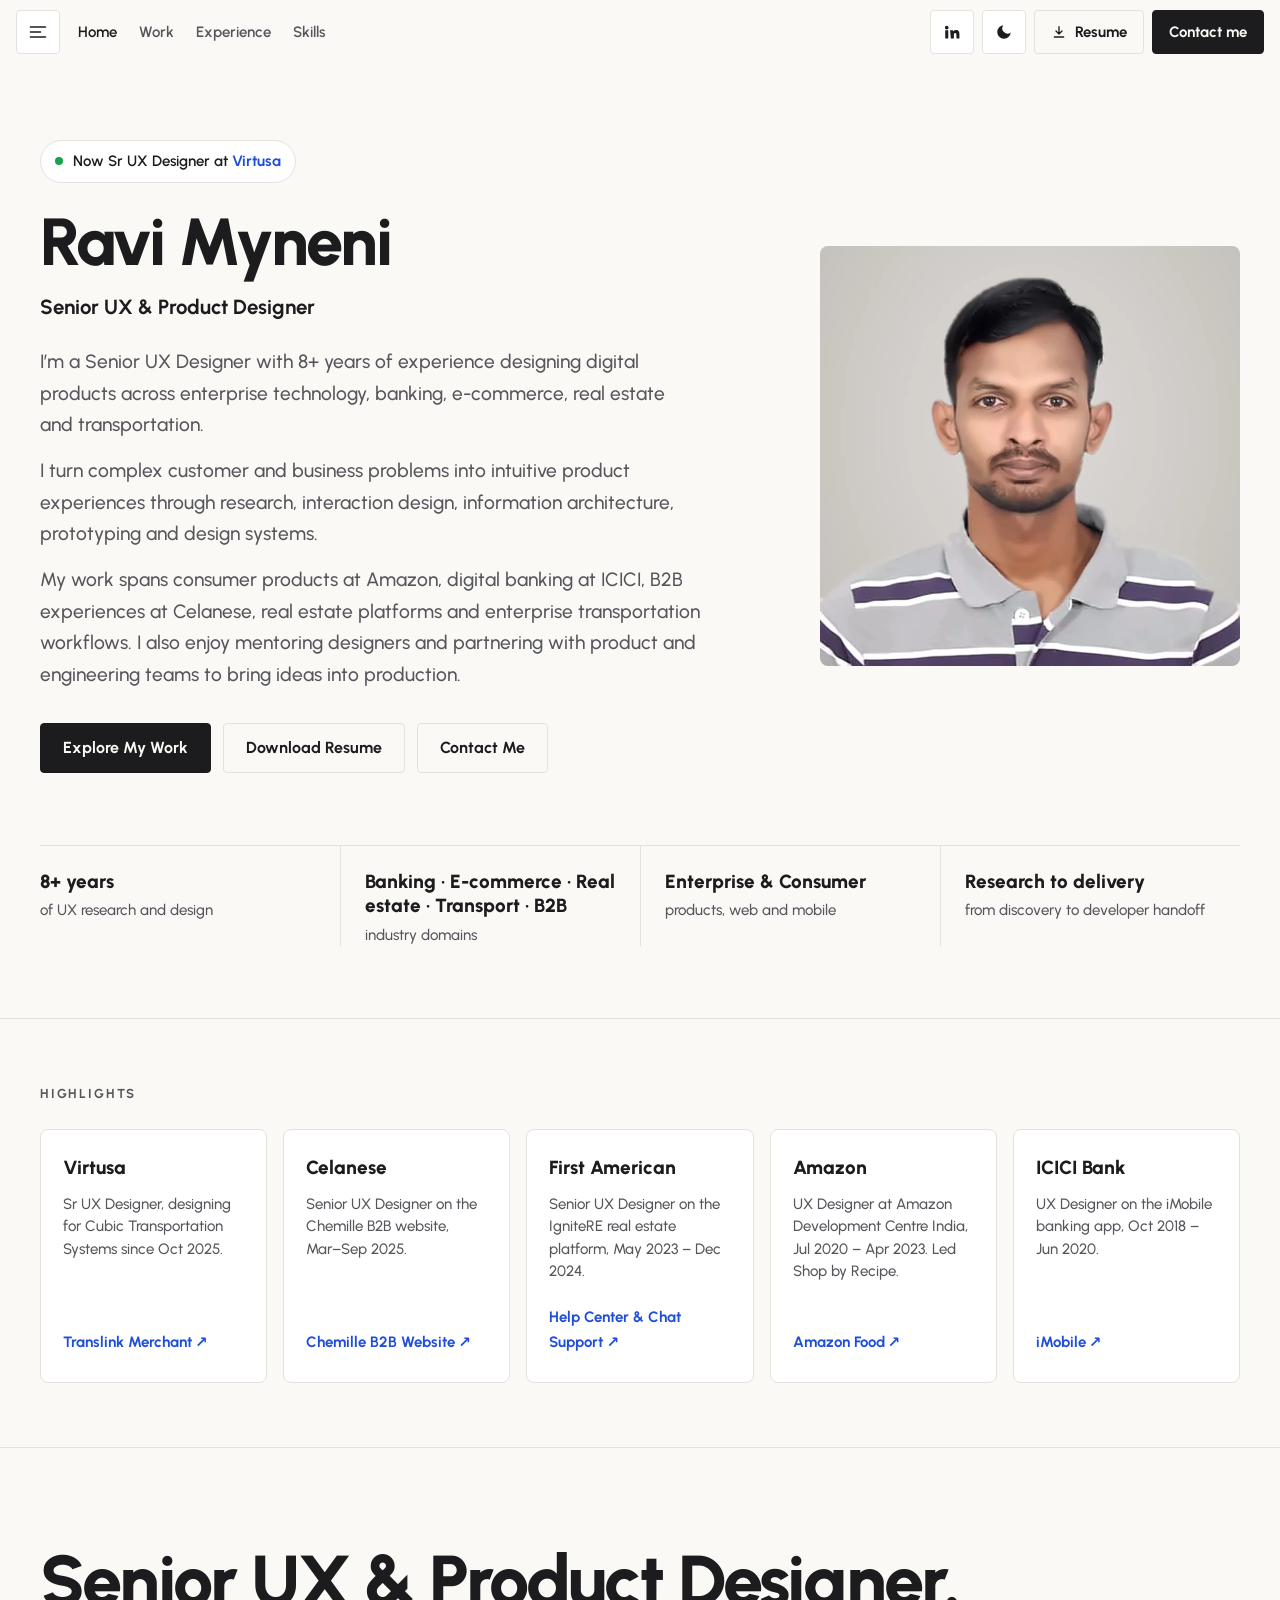
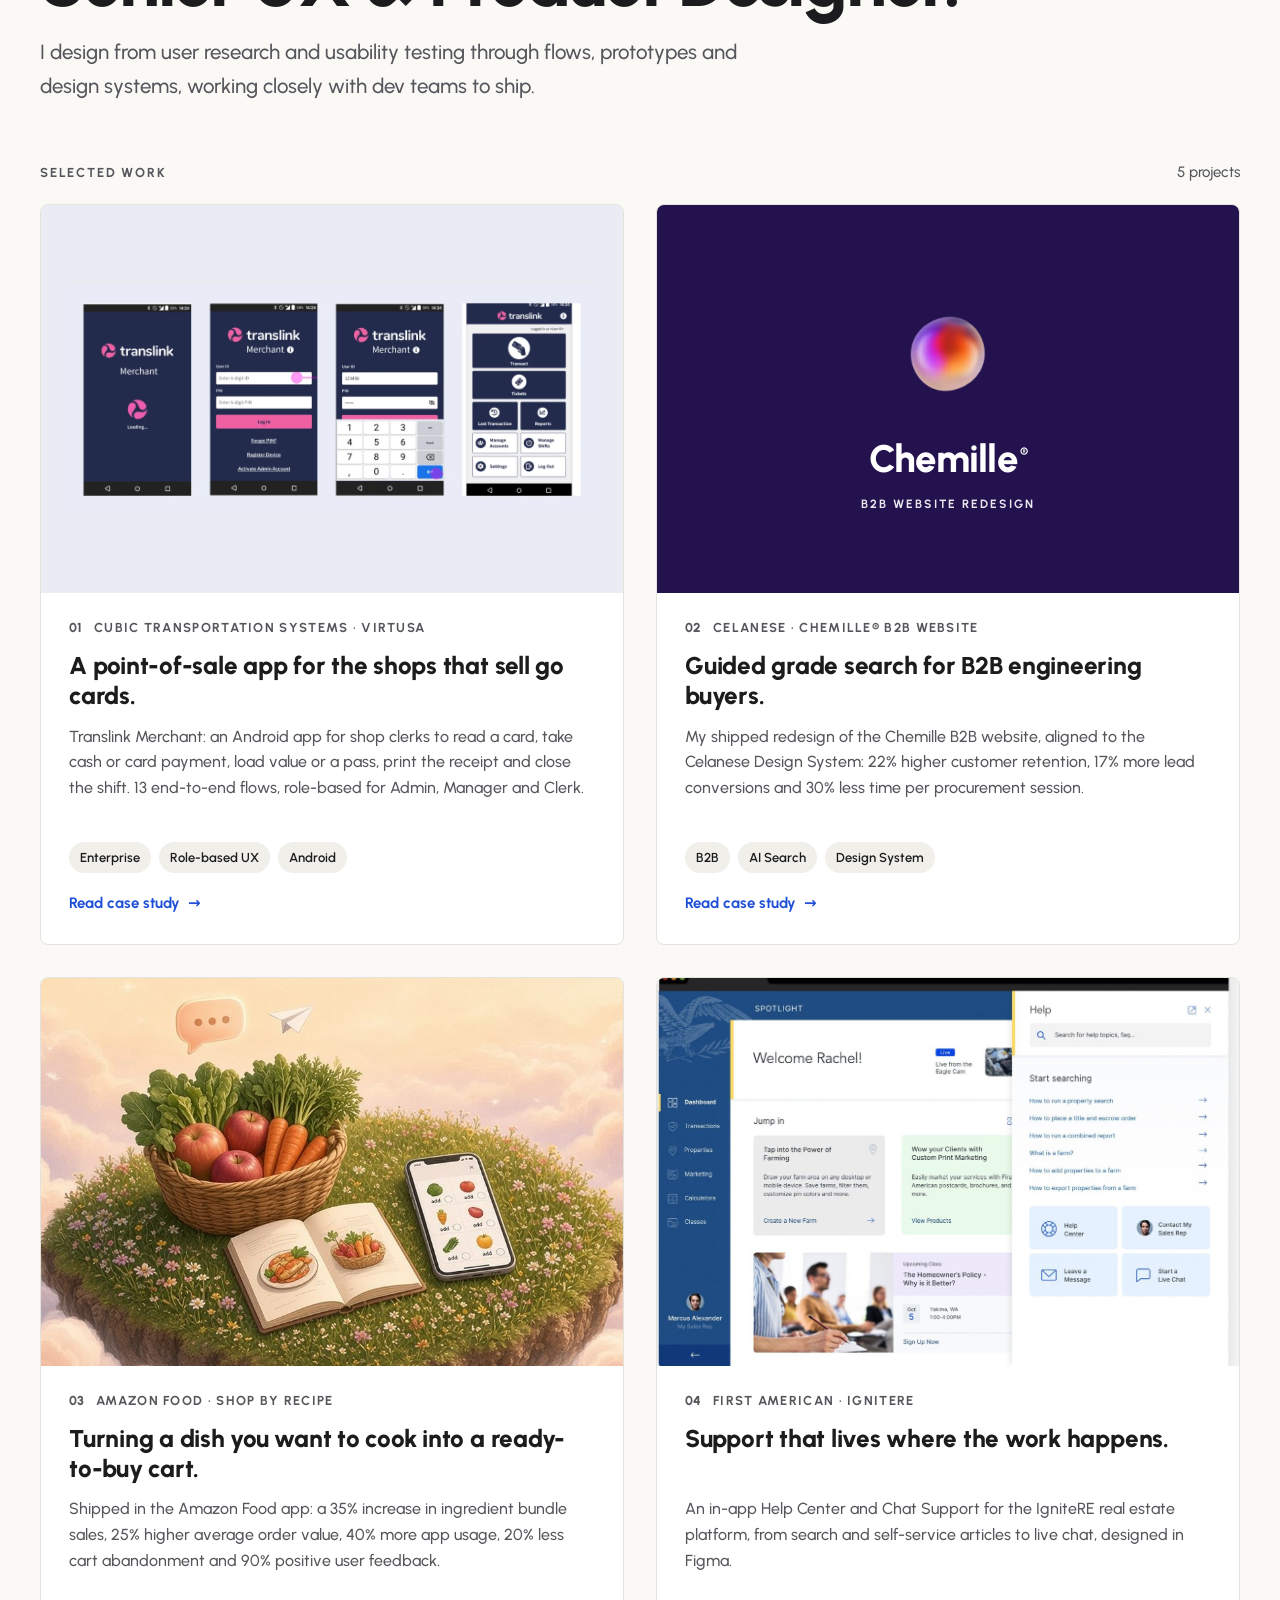
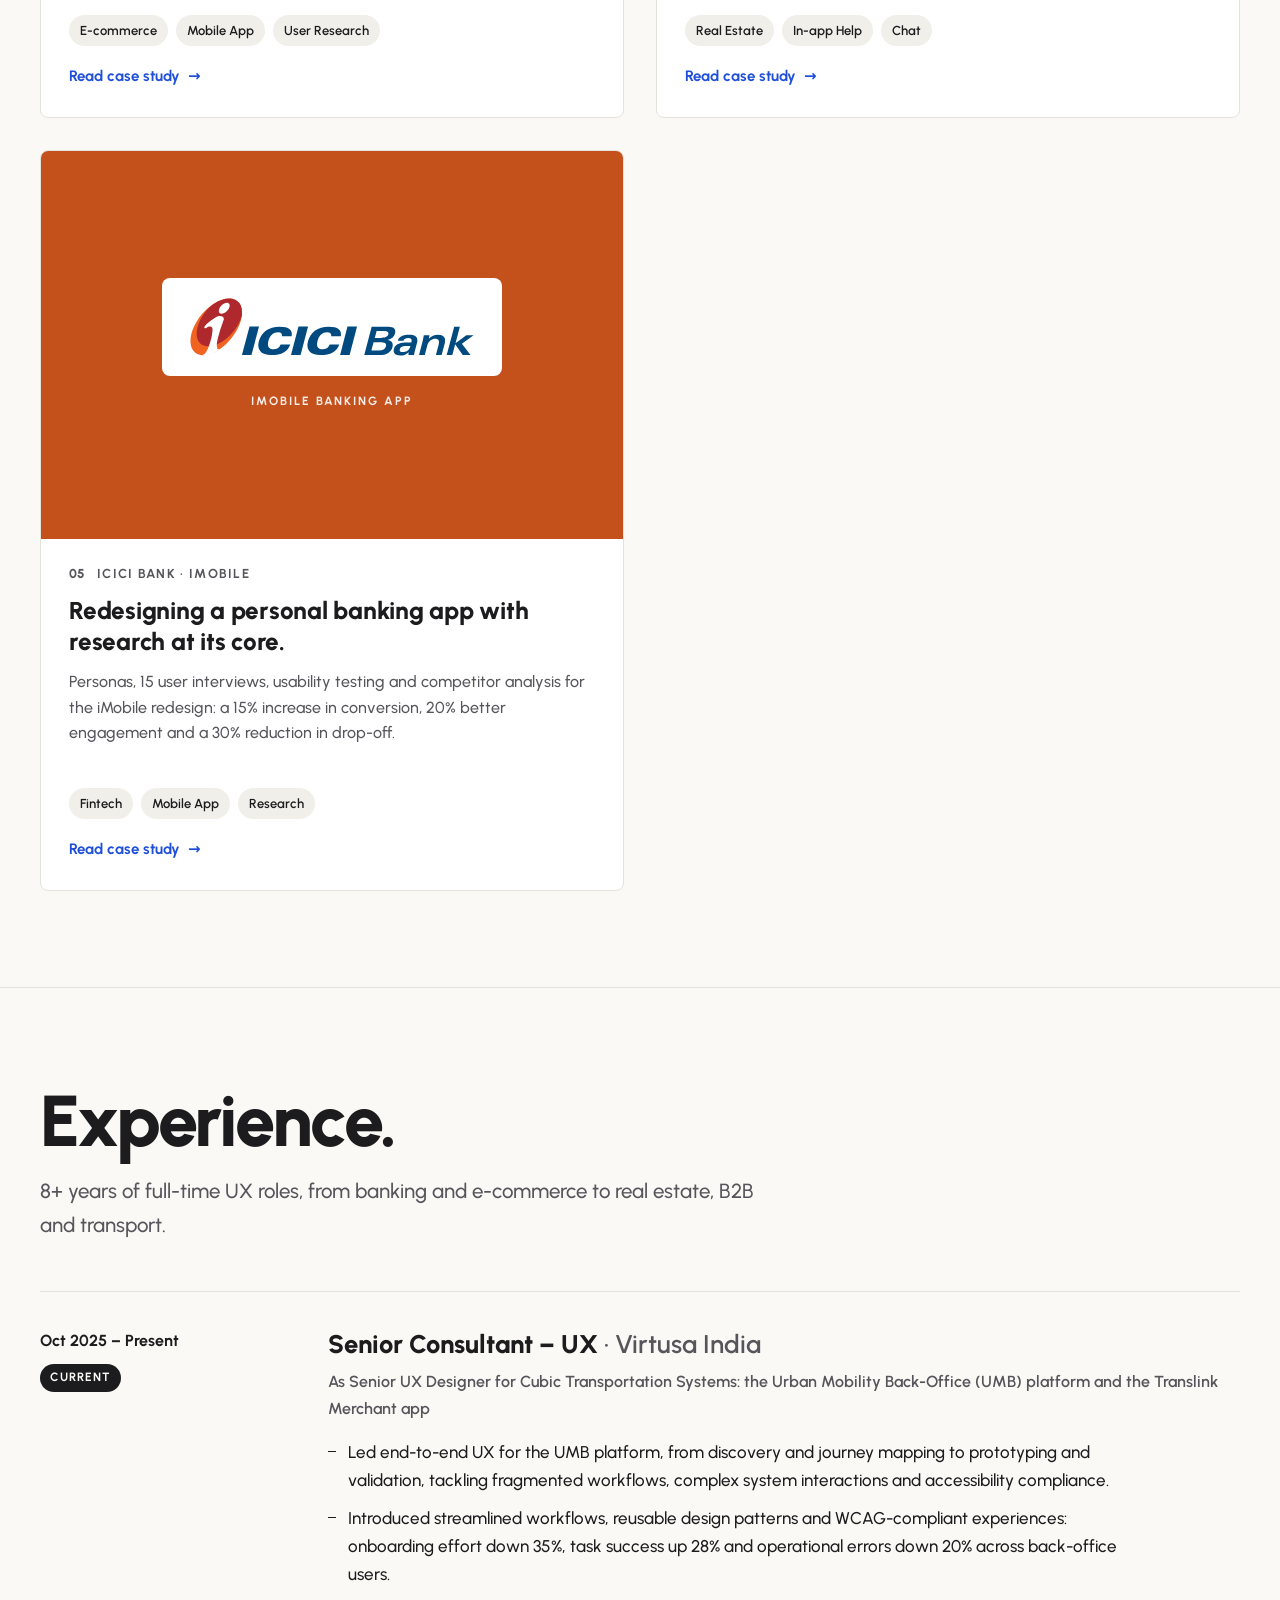
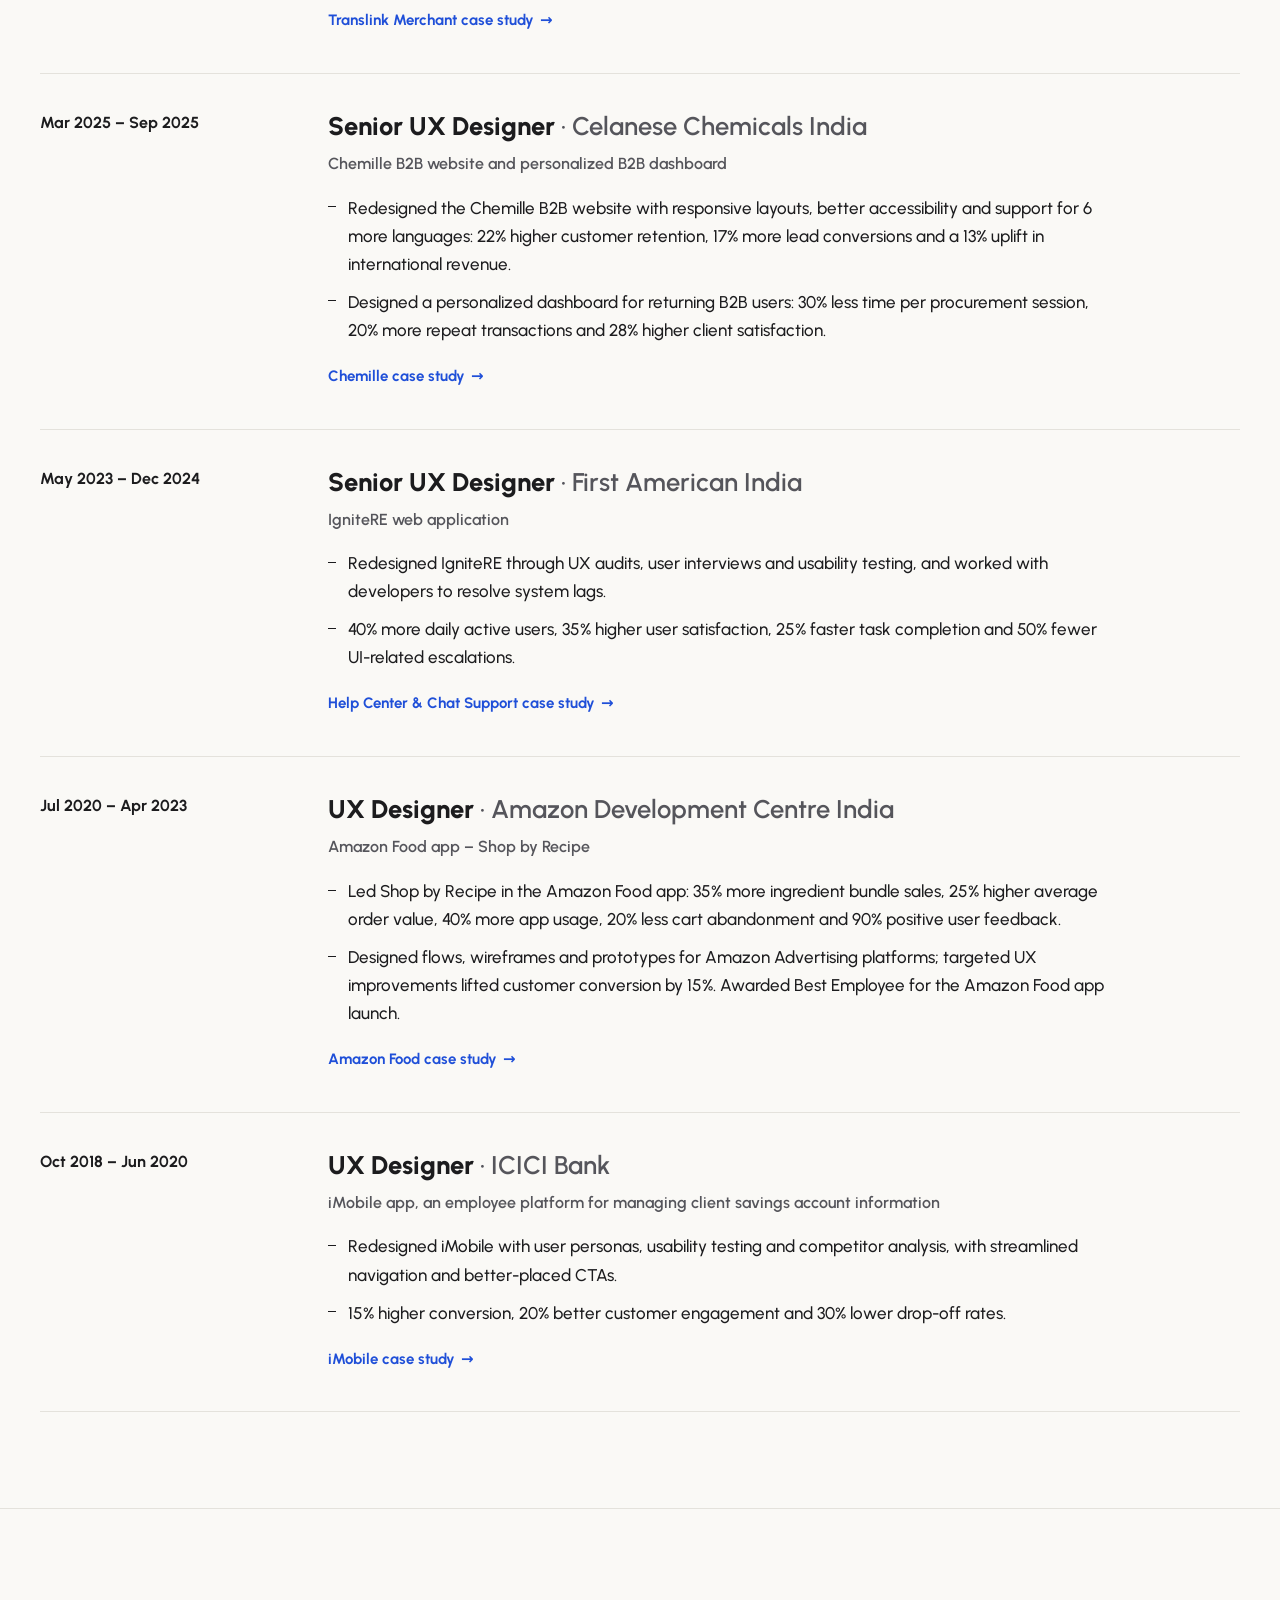
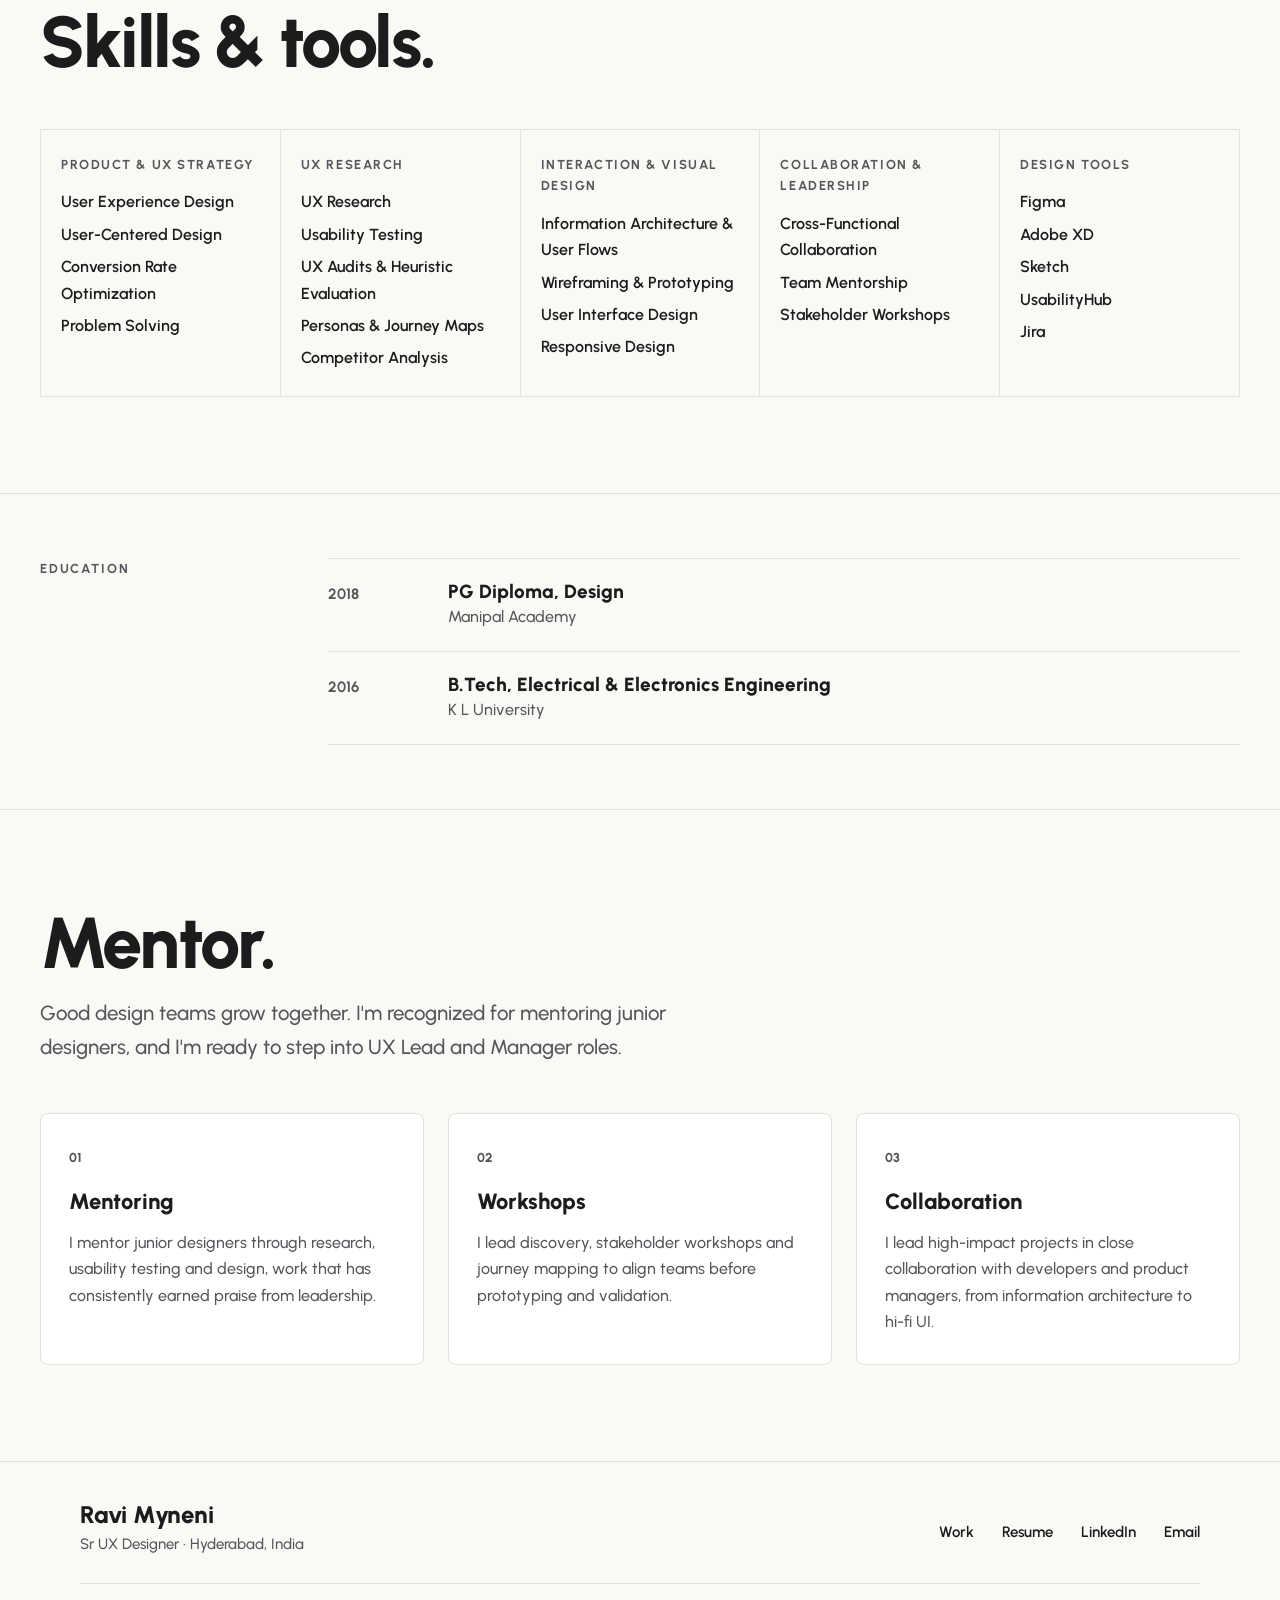
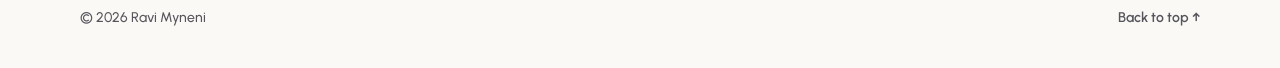
==== commit ba113039: "Homepage: tidy Highlights and Experience project lines" ====
--- a/index.html
+++ b/index.html
@@ -145,7 +145,7 @@
           </li>
           <li class="hl-card">
             <h3>Celanese</h3>
-            <p>Senior UX Designer on the Chemille B2B website and the Celanese Design System, Mar–Sep 2025.</p>
+            <p>Senior UX Designer on the Chemille B2B website, Mar–Sep 2025.</p>
             <ul class="hl-links" aria-label="Celanese case studies"><li><a href="https://ravimyneni.github.io/askchemille-case-study/">Chemille B2B Website&thinsp;&#8599;</a></li></ul>
           </li>
           <li class="hl-card">
@@ -252,7 +252,7 @@
             <div class="tl-when"><span class="tl-date">Oct 2025 – Present</span><span class="badge">Current</span></div>
             <div class="tl-body">
               <h3>Senior Consultant – UX <span class="tl-co">· Virtusa India</span></h3>
-              <p class="tl-projects">Cubic Transportation Systems: Urban Mobility Back-Office (UMB) platform and the Translink Merchant app</p>
+              <p class="tl-projects">As Senior UX Designer for Cubic Transportation Systems: the Urban Mobility Back-Office (UMB) platform and the Translink Merchant app</p>
               <ul class="tl-points">
                 <li>Led end-to-end UX for the UMB platform, from discovery and journey mapping to prototyping and validation, tackling fragmented workflows, complex system interactions and accessibility compliance.</li>
                 <li>Introduced streamlined workflows, reusable design patterns and WCAG-compliant experiences: onboarding effort down 35%, task success up 28% and operational errors down 20% across back-office users.</li>
@@ -264,9 +264,9 @@
             <div class="tl-when"><span class="tl-date">Mar 2025 – Sep 2025</span></div>
             <div class="tl-body">
               <h3>Senior UX Designer <span class="tl-co">· Celanese Chemicals India</span></h3>
-              <p class="tl-projects">Chemille B2B website, personalized B2B dashboard, Celanese Design System</p>
-              <ul class="tl-points">
-                <li>Redesigned the Chemille B2B website on the Celanese Design System, with responsive layouts, better accessibility and support for 6 more languages: 22% higher customer retention, 17% more lead conversions and a 13% uplift in international revenue.</li>
+              <p class="tl-projects">Chemille B2B website and personalized B2B dashboard</p>
+              <ul class="tl-points">
+                <li>Redesigned the Chemille B2B website with responsive layouts, better accessibility and support for 6 more languages: 22% higher customer retention, 17% more lead conversions and a 13% uplift in international revenue.</li>
                 <li>Designed a personalized dashboard for returning B2B users: 30% less time per procurement session, 20% more repeat transactions and 28% higher client satisfaction.</li>
               </ul>
               <a class="tl-link" href="https://ravimyneni.github.io/askchemille-case-study/">Chemille case study <span aria-hidden="true">&#8594;</span></a>
@@ -276,7 +276,7 @@
             <div class="tl-when"><span class="tl-date">May 2023 – Dec 2024</span></div>
             <div class="tl-body">
               <h3>Senior UX Designer <span class="tl-co">· First American India</span></h3>
-              <p class="tl-projects">IgniteRE web application, real estate enterprise workflows</p>
+              <p class="tl-projects">IgniteRE web application</p>
               <ul class="tl-points">
                 <li>Redesigned IgniteRE through UX audits, user interviews and usability testing, and worked with developers to resolve system lags.</li>
                 <li>40% more daily active users, 35% higher user satisfaction, 25% faster task completion and 50% fewer UI-related escalations.</li>
@@ -288,7 +288,7 @@
             <div class="tl-when"><span class="tl-date">Jul 2020 – Apr 2023</span></div>
             <div class="tl-body">
               <h3>UX Designer <span class="tl-co">· Amazon Development Centre India</span></h3>
-              <p class="tl-projects">Amazon Food app and Shop by Recipe, Amazon Advertising platforms, an employee productivity-tracking prototype</p>
+              <p class="tl-projects">Amazon Food app – Shop by Recipe</p>
               <ul class="tl-points">
                 <li>Led Shop by Recipe in the Amazon Food app: 35% more ingredient bundle sales, 25% higher average order value, 40% more app usage, 20% less cart abandonment and 90% positive user feedback.</li>
                 <li>Designed flows, wireframes and prototypes for Amazon Advertising platforms; targeted UX improvements lifted customer conversion by 15%. Awarded Best Employee for the Amazon Food app launch.</li>
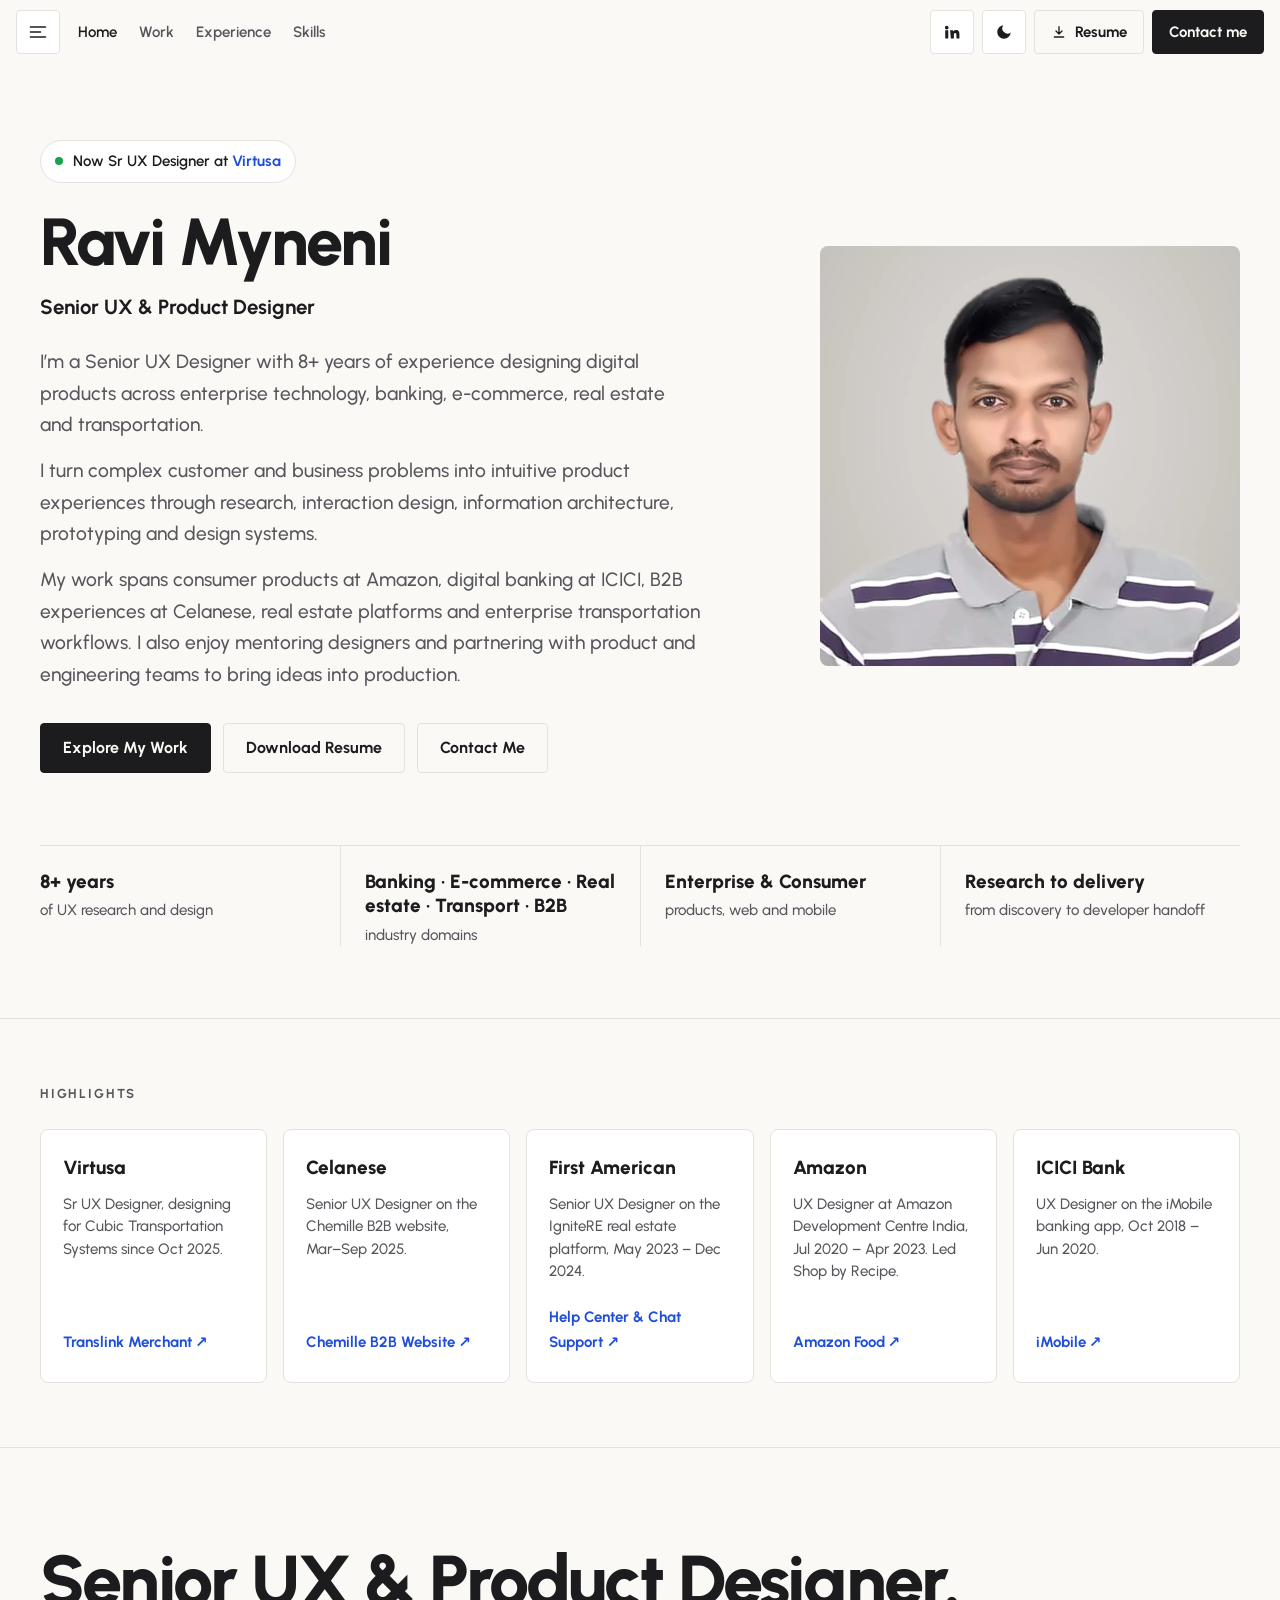
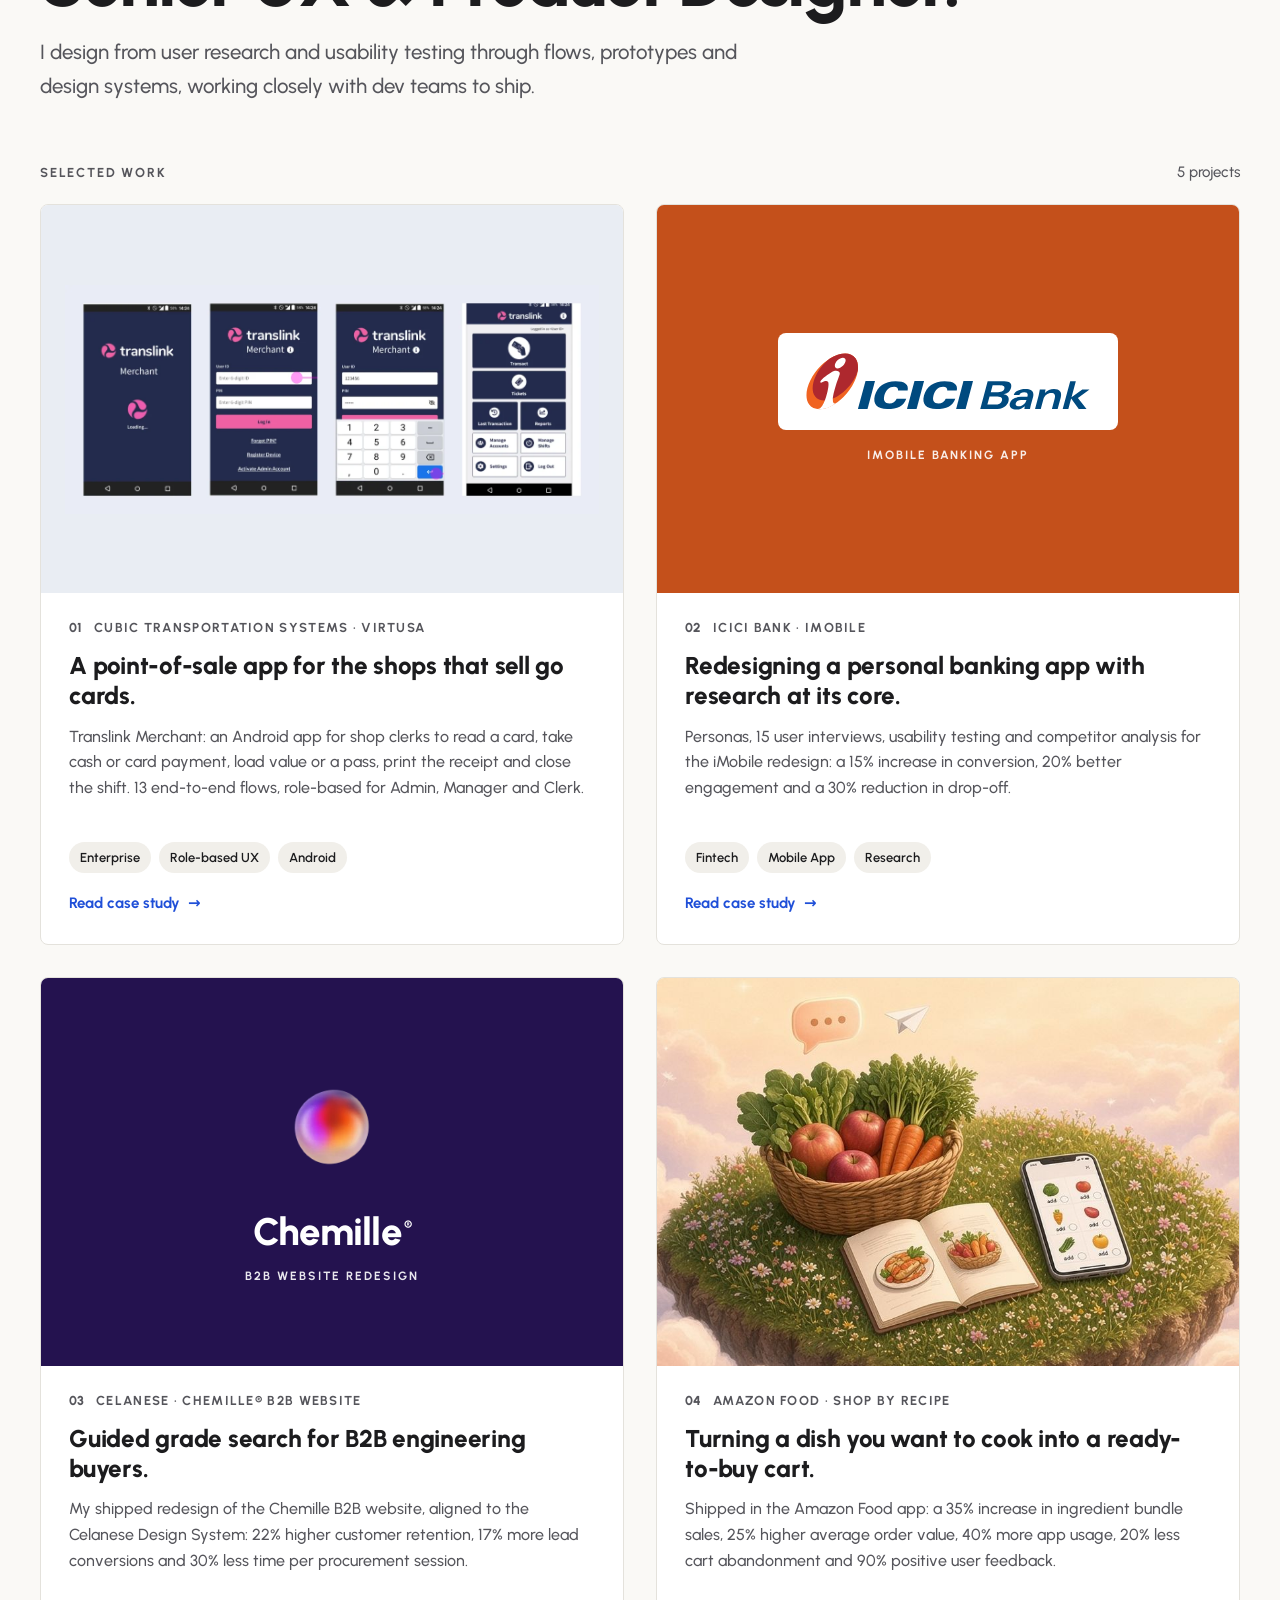
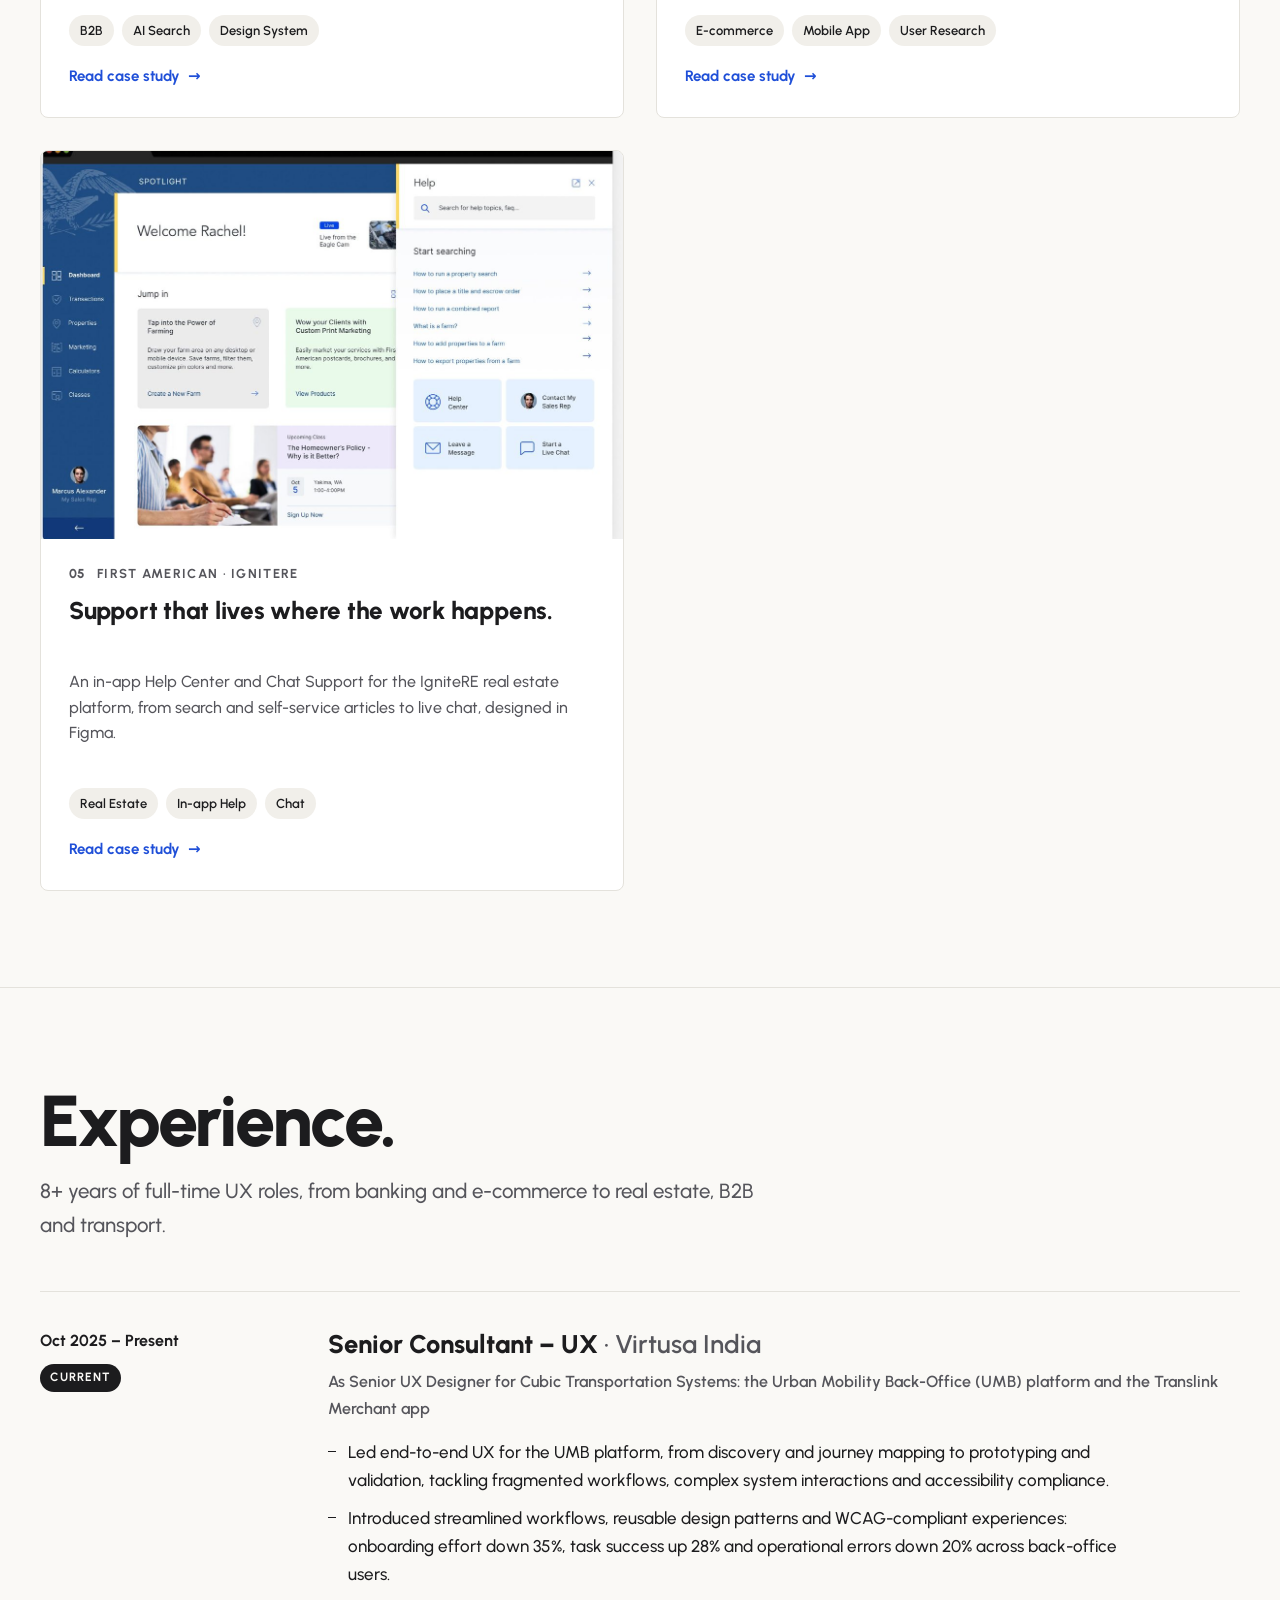
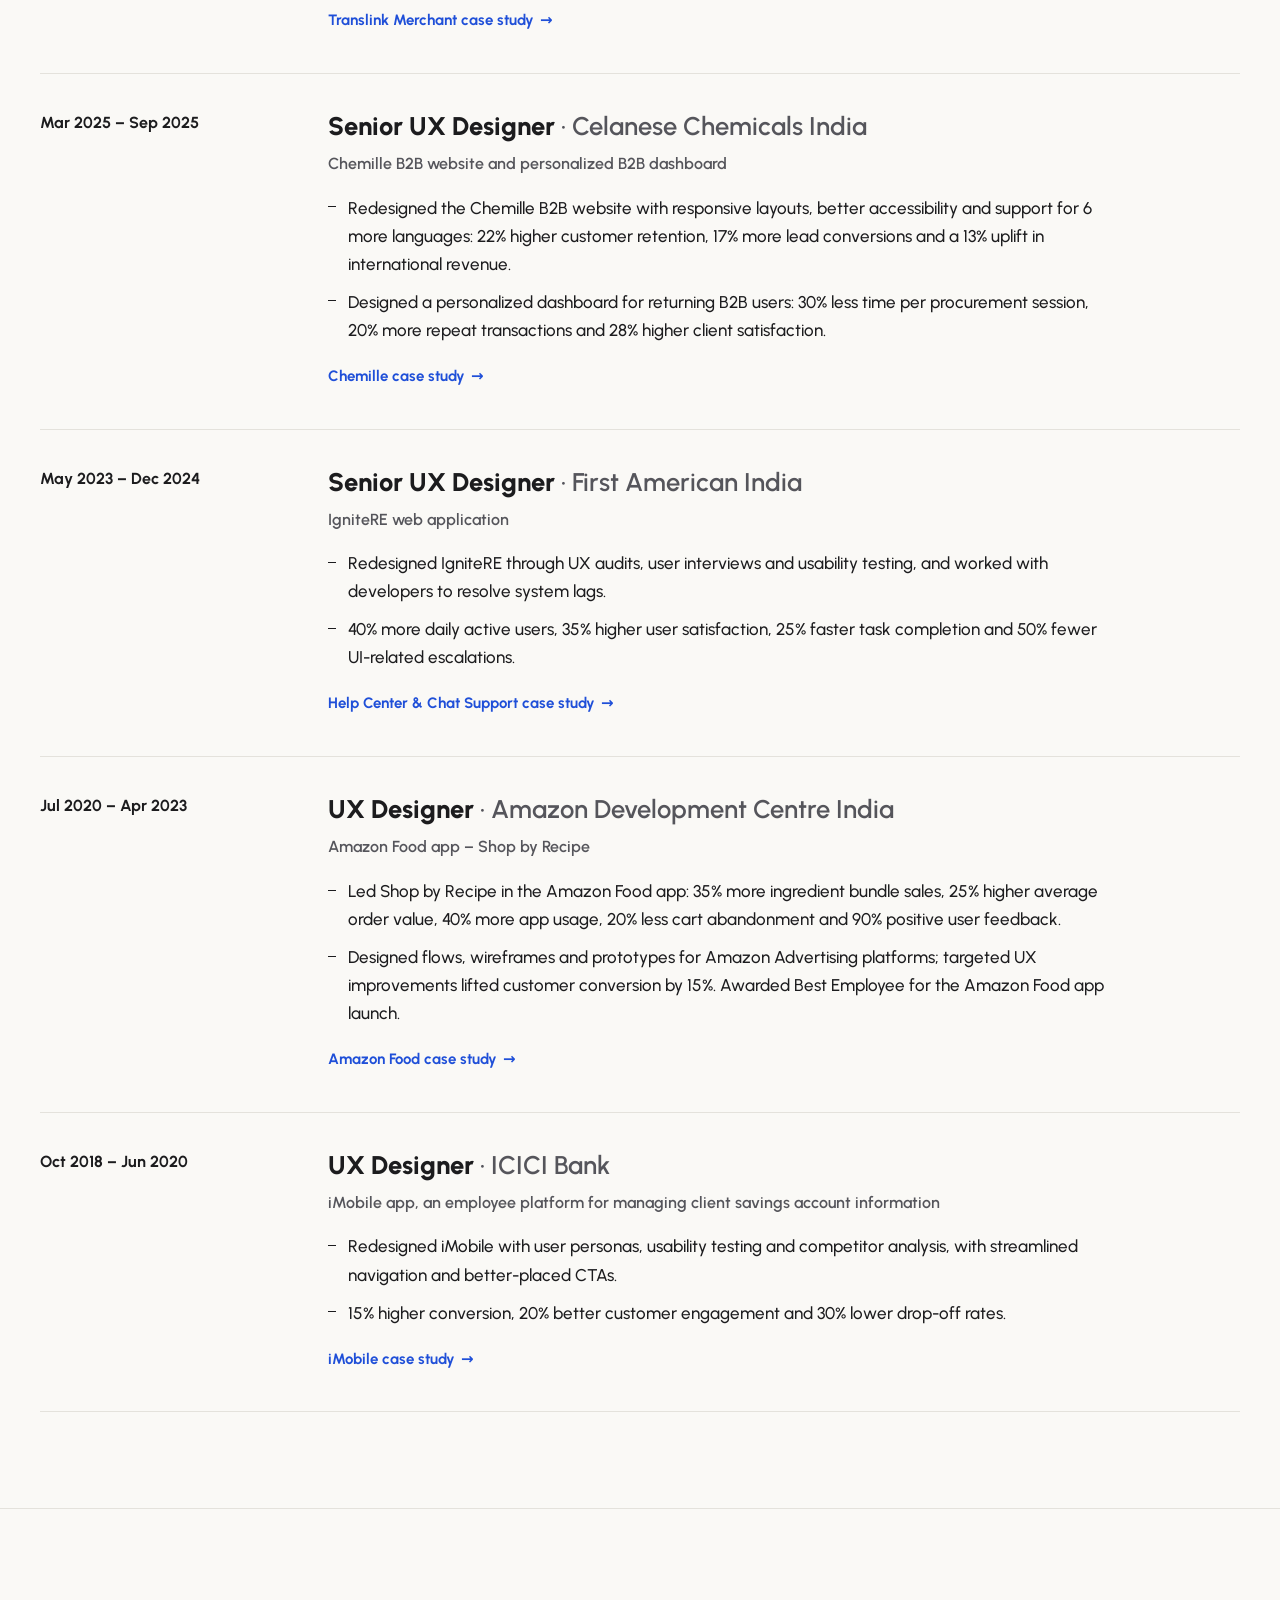
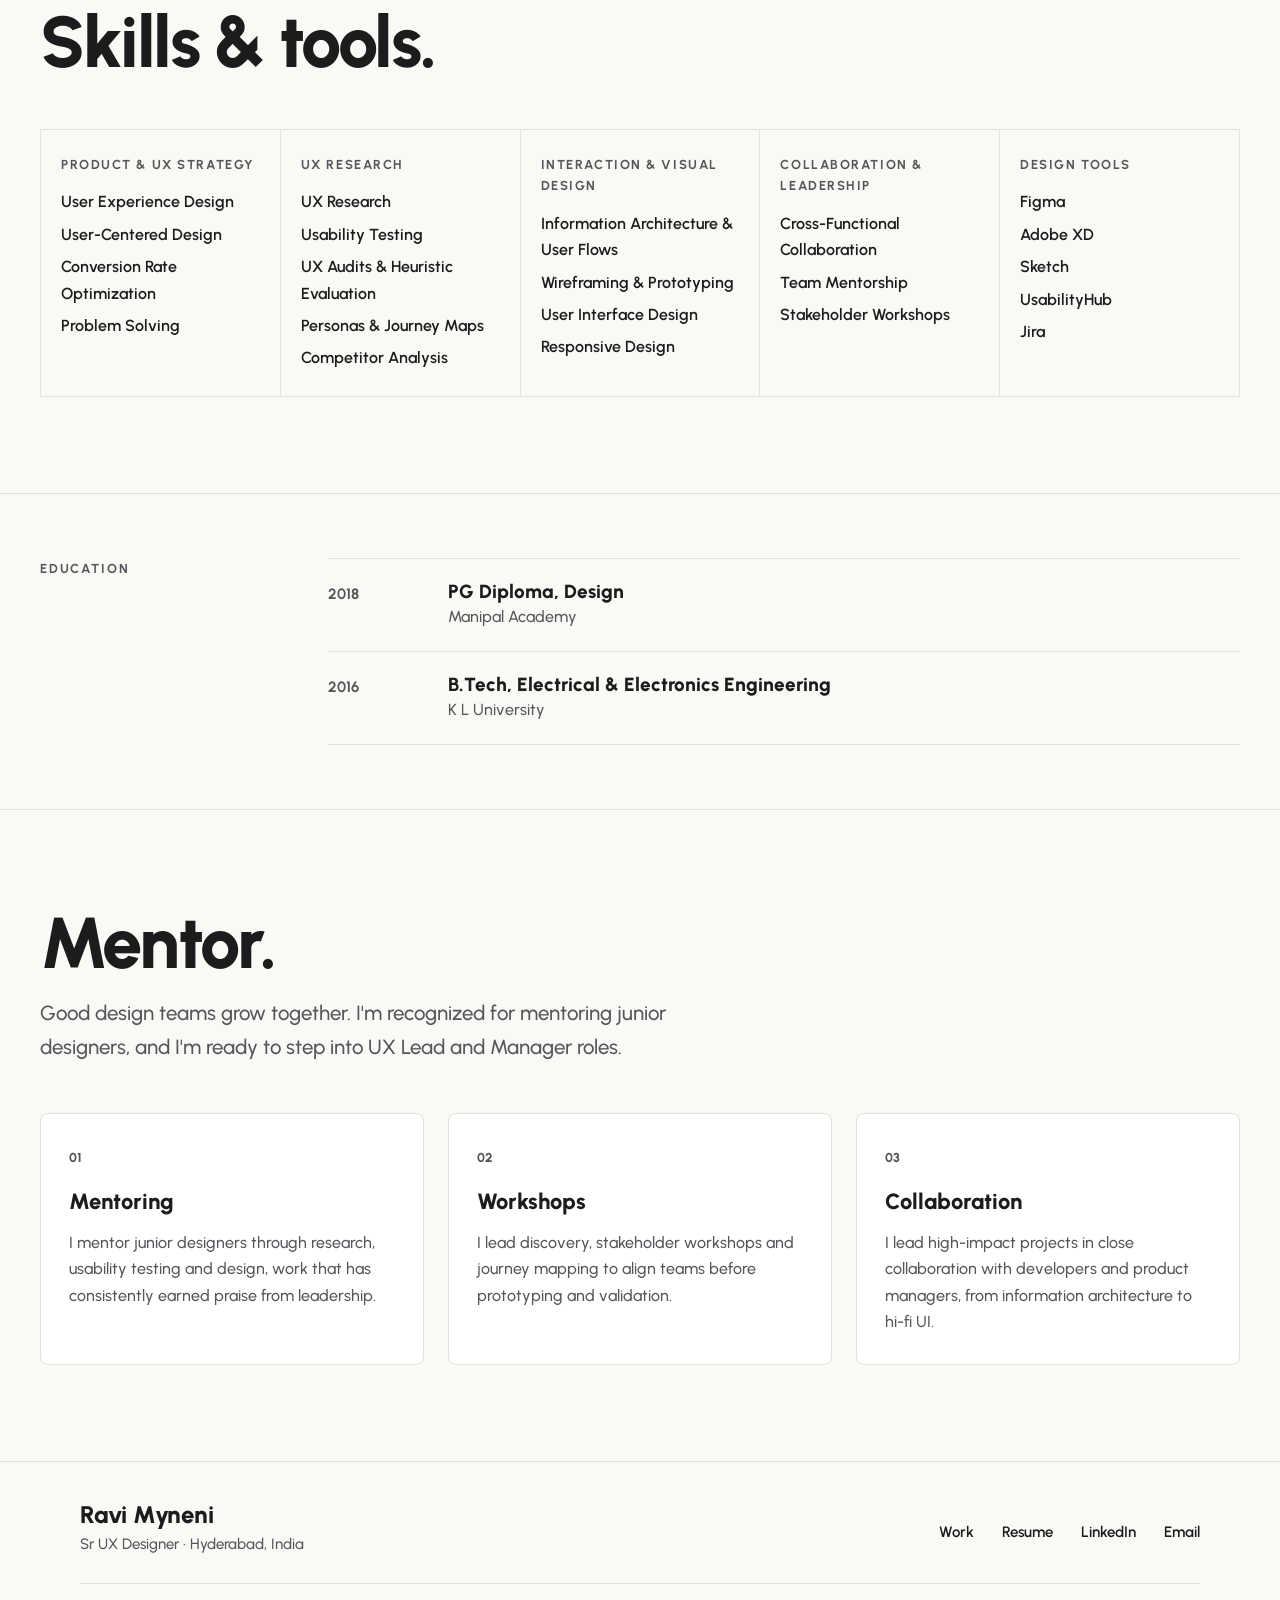
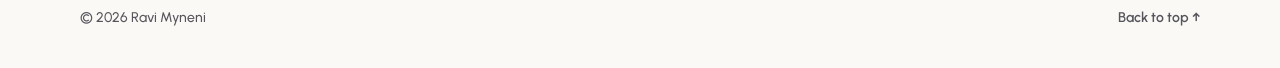
==== commit f4c850d3: "Reorder projects: TransLink, iMobile, Chemille, Amazon Food, Help Center" ====
--- a/index.html
+++ b/index.html
@@ -190,11 +190,23 @@
               </div>
             </a>
           </li>
+          <li class="wk" style="--tint:#f8eee6">
+            <a href="https://ravimyneni.github.io/imobile-case-study/" class="wk-link">
+              <div class="wk-media"><div class="brand-panel brand-icici"><span class="logo-chip"><img src="icici-bank-logo.svg" width="304" height="61" alt="ICICI Bank logo" loading="lazy"></span><span class="brand-cap">iMobile banking app</span></div></div>
+              <div class="wk-body">
+                <div class="wk-top"><span class="wk-num">02</span><span class="wk-co">ICICI Bank · iMobile</span></div>
+                <h3>Redesigning a personal banking app with research at its core.</h3>
+                <p>Personas, 15 user interviews, usability testing and competitor analysis for the iMobile redesign: a 15% increase in conversion, 20% better engagement and a 30% reduction in drop-off.</p>
+                <ul class="wk-tags" aria-label="Tags"><li>Fintech</li><li>Mobile App</li><li>Research</li></ul>
+                <span class="wk-cta">Read case study <span aria-hidden="true">&#8594;</span></span>
+              </div>
+            </a>
+          </li>
           <li class="wk" style="--tint:#efedf6">
             <a href="https://ravimyneni.github.io/askchemille-case-study/" class="wk-link">
               <div class="wk-media"><div class="brand-panel brand-chemille"><picture><source srcset="chemille-logo.webp" type="image/webp"><img class="orb" src="chemille-logo.png" width="176" height="176" alt="Chemille logo" loading="lazy"></picture><span class="wordmark">Chemille<sup>&reg;</sup></span><span class="brand-cap">B2B website redesign</span></div></div>
               <div class="wk-body">
-                <div class="wk-top"><span class="wk-num">02</span><span class="wk-co">Celanese · Chemille® B2B Website</span></div>
+                <div class="wk-top"><span class="wk-num">03</span><span class="wk-co">Celanese · Chemille® B2B Website</span></div>
                 <h3>Guided grade search for B2B engineering buyers.</h3>
                 <p>My shipped redesign of the Chemille B2B website, aligned to the Celanese Design System: 22% higher customer retention, 17% more lead conversions and 30% less time per procurement session.</p>
                 <ul class="wk-tags" aria-label="Tags"><li>B2B</li><li>AI Search</li><li>Design System</li></ul>
@@ -206,7 +218,7 @@
             <a href="https://ravimyneni.github.io/amazon-fresh-case-study/" class="wk-link">
               <div class="wk-media"><img src="amazon-fresh.jpg" width="880" height="880" loading="lazy" decoding="async" alt="A basket of vegetables, a recipe book and a phone, illustrating Shop by Recipe in the Amazon Food app."></div>
               <div class="wk-body">
-                <div class="wk-top"><span class="wk-num">03</span><span class="wk-co">Amazon Food · Shop by Recipe</span></div>
+                <div class="wk-top"><span class="wk-num">04</span><span class="wk-co">Amazon Food · Shop by Recipe</span></div>
                 <h3>Turning a dish you want to cook into a ready-to-buy cart.</h3>
                 <p>Shipped in the Amazon Food app: a 35% increase in ingredient bundle sales, 25% higher average order value, 40% more app usage, 20% less cart abandonment and 90% positive user feedback.</p>
                 <ul class="wk-tags" aria-label="Tags"><li>E-commerce</li><li>Mobile App</li><li>User Research</li></ul>
@@ -218,22 +230,10 @@
             <a href="https://ravimyneni.github.io/ignitere-help-center-case-study/" class="wk-link">
               <div class="wk-media"><img src="ignitere-help-center.jpg" width="1200" height="845" loading="lazy" decoding="async" alt="The IgniteRE dashboard with a Help panel open: search, help articles, contact a sales rep, leave a message and live chat."></div>
               <div class="wk-body">
-                <div class="wk-top"><span class="wk-num">04</span><span class="wk-co">First American · IgniteRE</span></div>
+                <div class="wk-top"><span class="wk-num">05</span><span class="wk-co">First American · IgniteRE</span></div>
                 <h3>Support that lives where the work happens.</h3>
                 <p>An in-app Help Center and Chat Support for the IgniteRE real estate platform, from search and self-service articles to live chat, designed in Figma.</p>
                 <ul class="wk-tags" aria-label="Tags"><li>Real Estate</li><li>In-app Help</li><li>Chat</li></ul>
-                <span class="wk-cta">Read case study <span aria-hidden="true">&#8594;</span></span>
-              </div>
-            </a>
-          </li>
-          <li class="wk" style="--tint:#f8eee6">
-            <a href="https://ravimyneni.github.io/imobile-case-study/" class="wk-link">
-              <div class="wk-media"><div class="brand-panel brand-icici"><span class="logo-chip"><img src="icici-bank-logo.svg" width="304" height="61" alt="ICICI Bank logo" loading="lazy"></span><span class="brand-cap">iMobile banking app</span></div></div>
-              <div class="wk-body">
-                <div class="wk-top"><span class="wk-num">05</span><span class="wk-co">ICICI Bank · iMobile</span></div>
-                <h3>Redesigning a personal banking app with research at its core.</h3>
-                <p>Personas, 15 user interviews, usability testing and competitor analysis for the iMobile redesign: a 15% increase in conversion, 20% better engagement and a 30% reduction in drop-off.</p>
-                <ul class="wk-tags" aria-label="Tags"><li>Fintech</li><li>Mobile App</li><li>Research</li></ul>
                 <span class="wk-cta">Read case study <span aria-hidden="true">&#8594;</span></span>
               </div>
             </a>
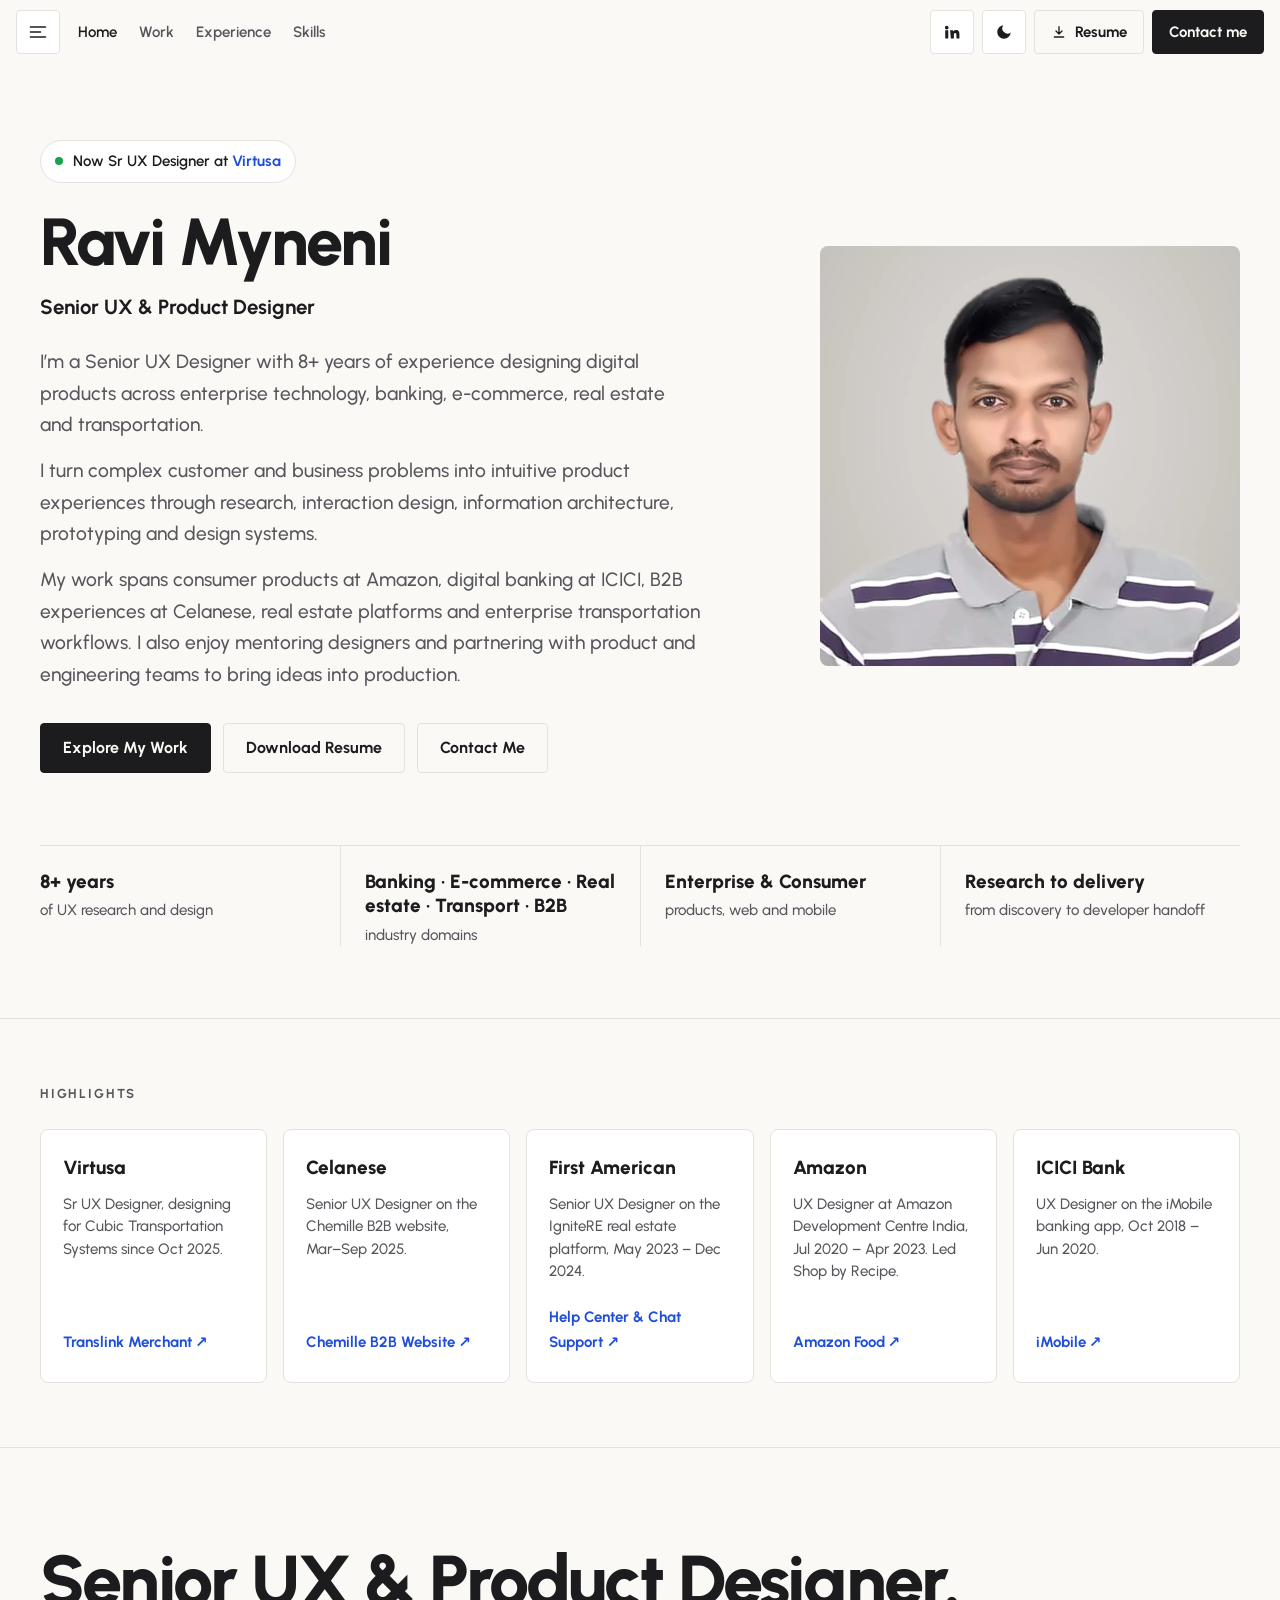
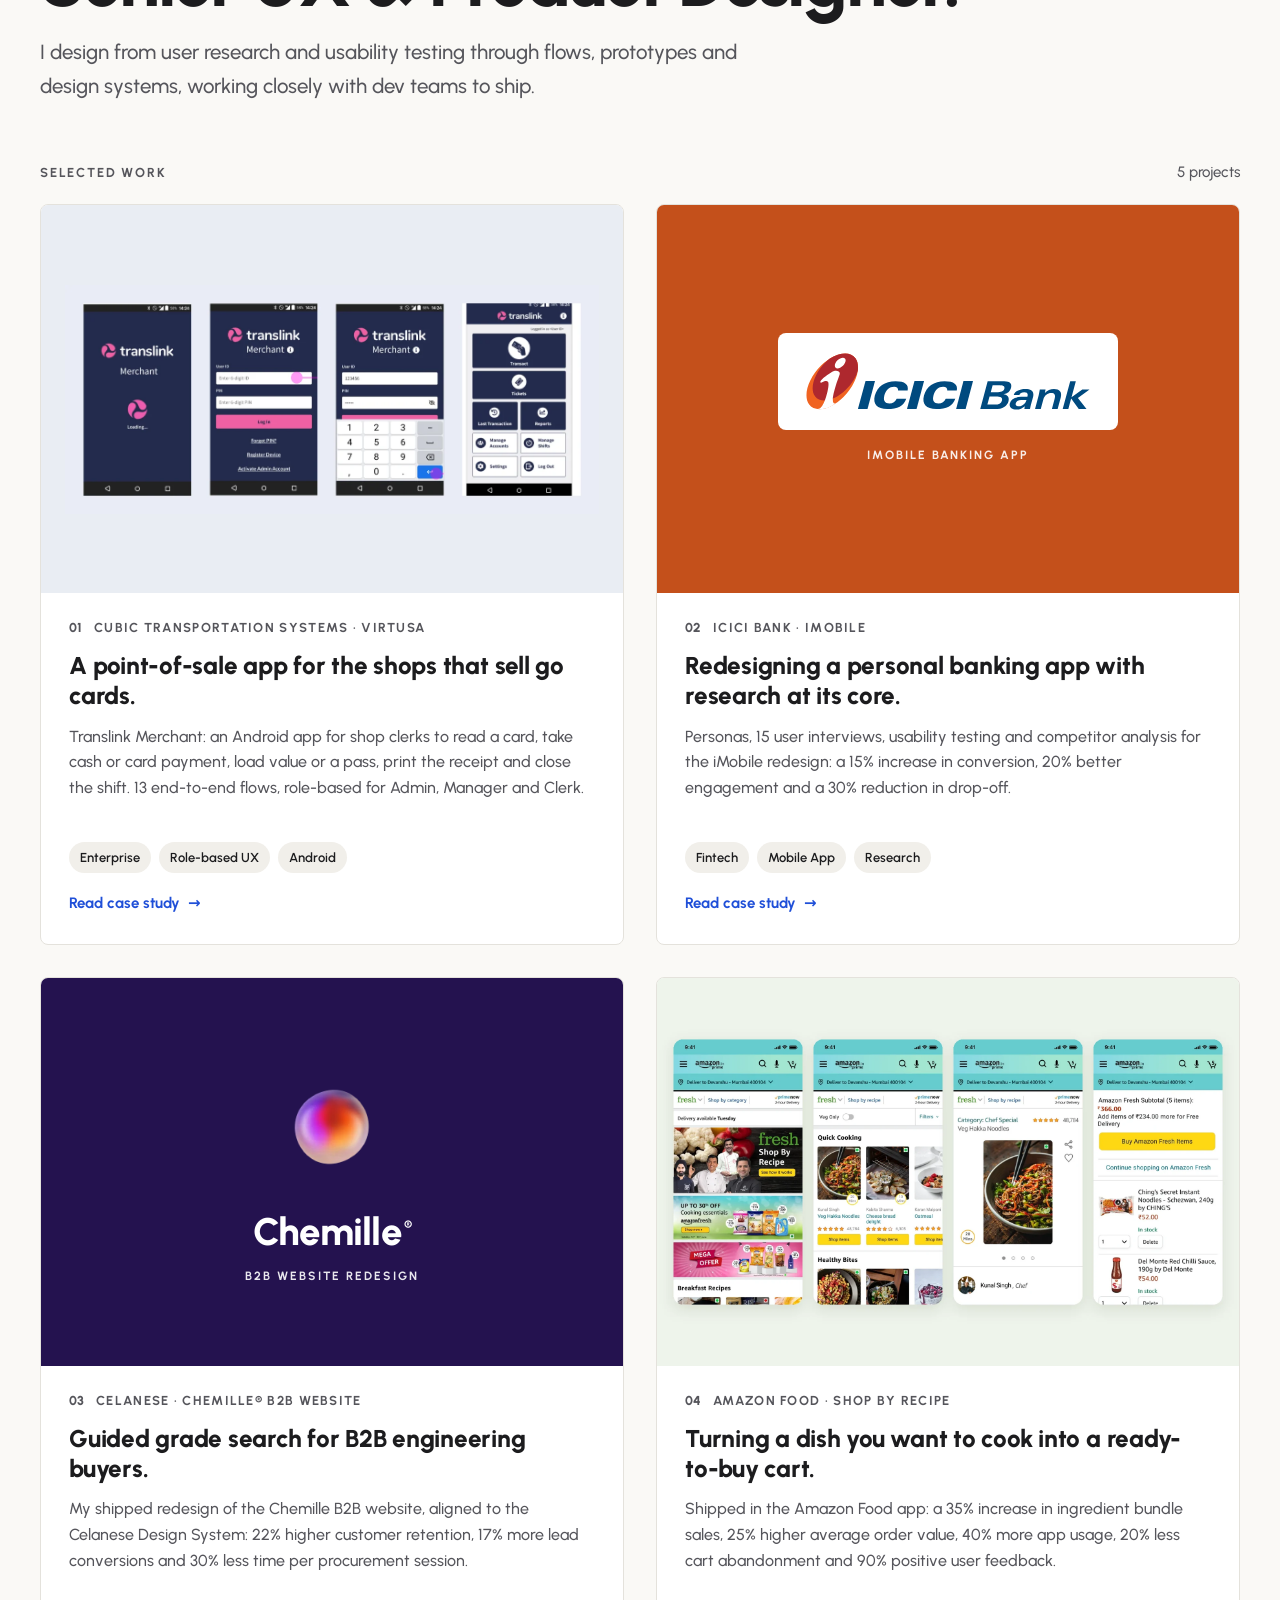
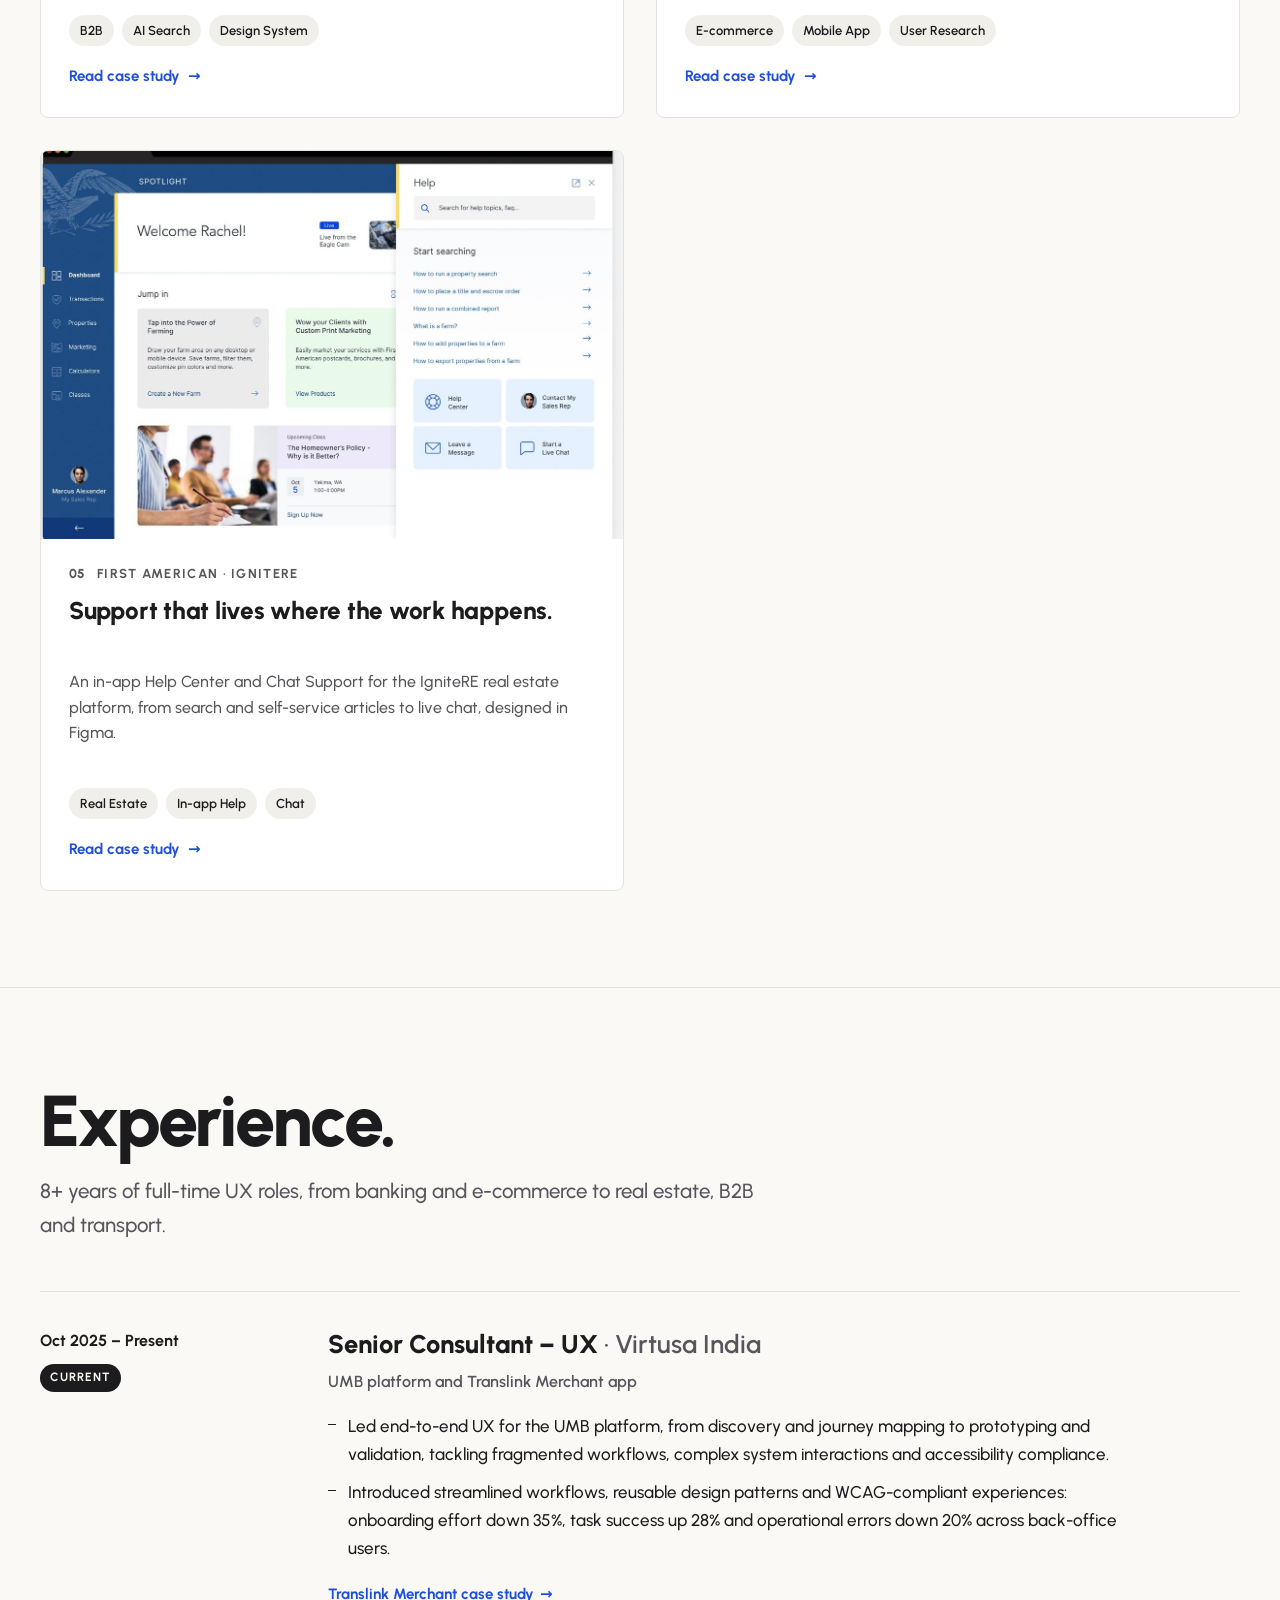
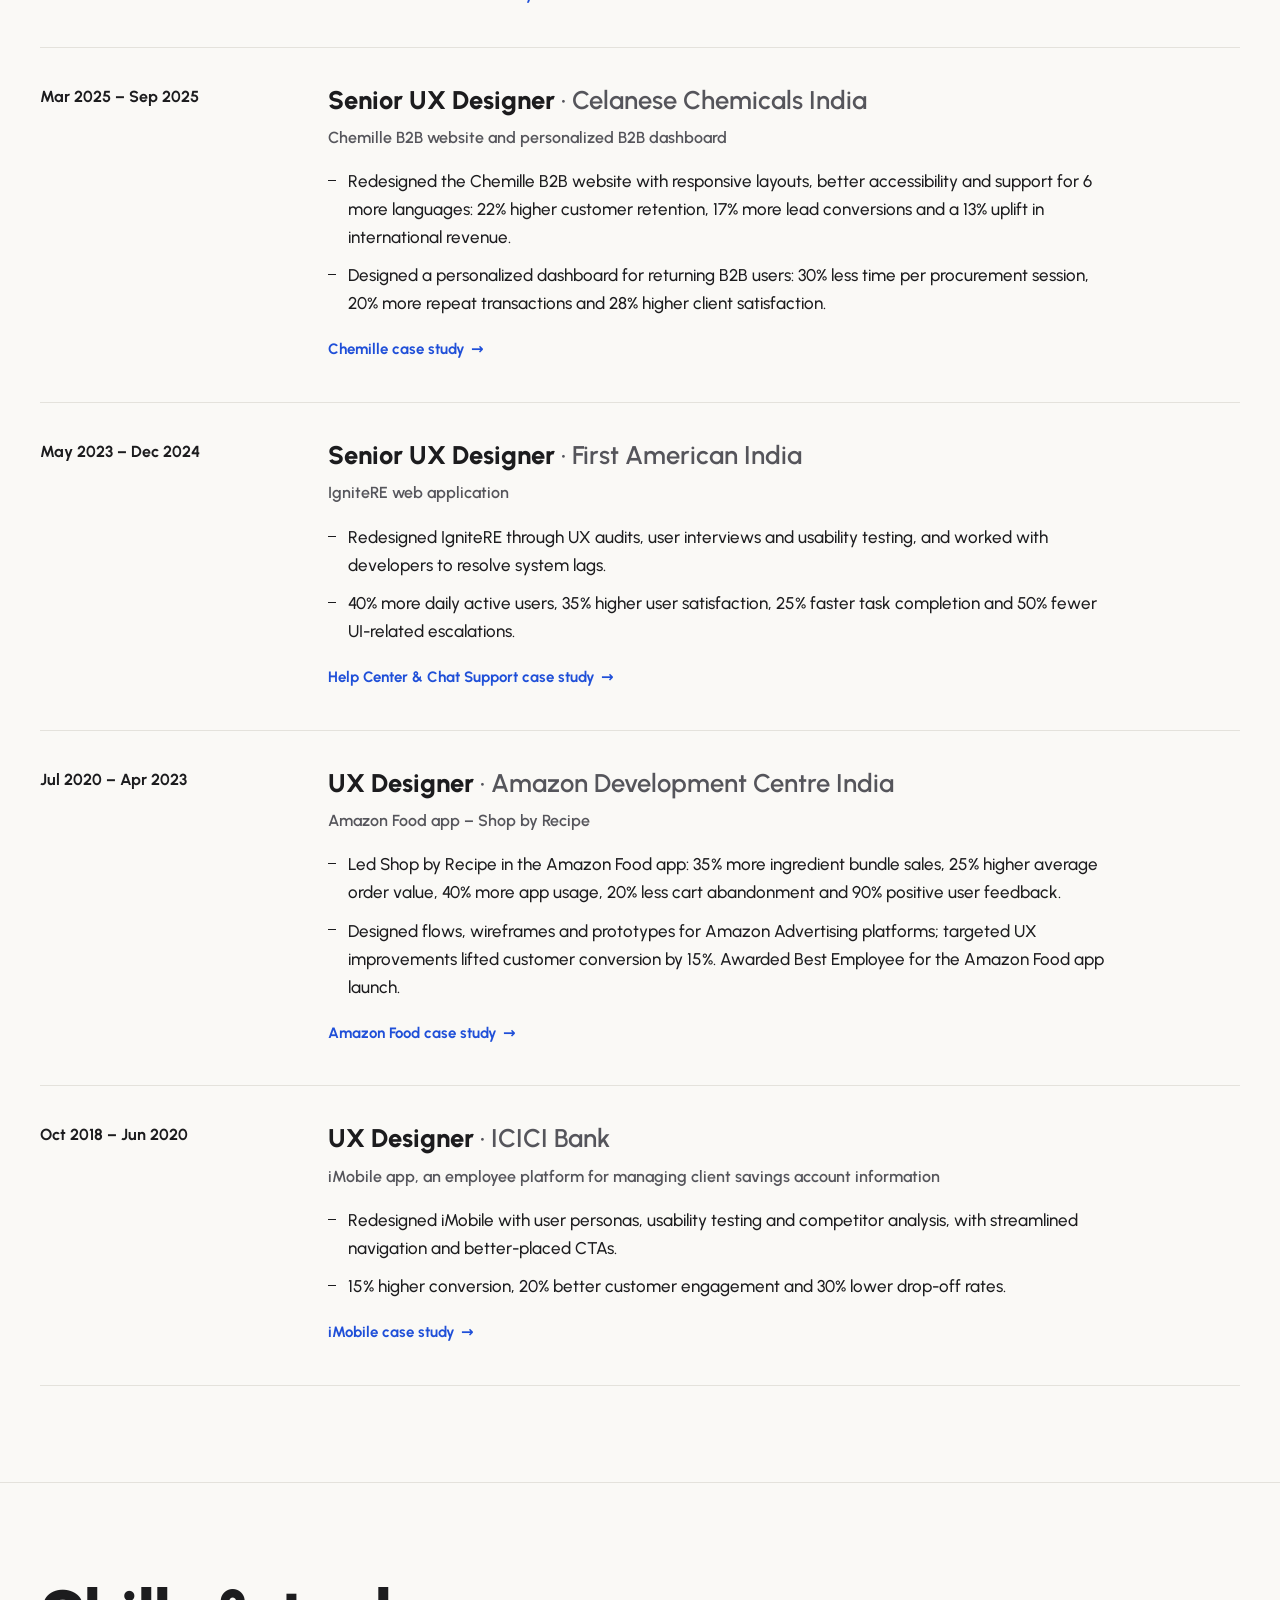
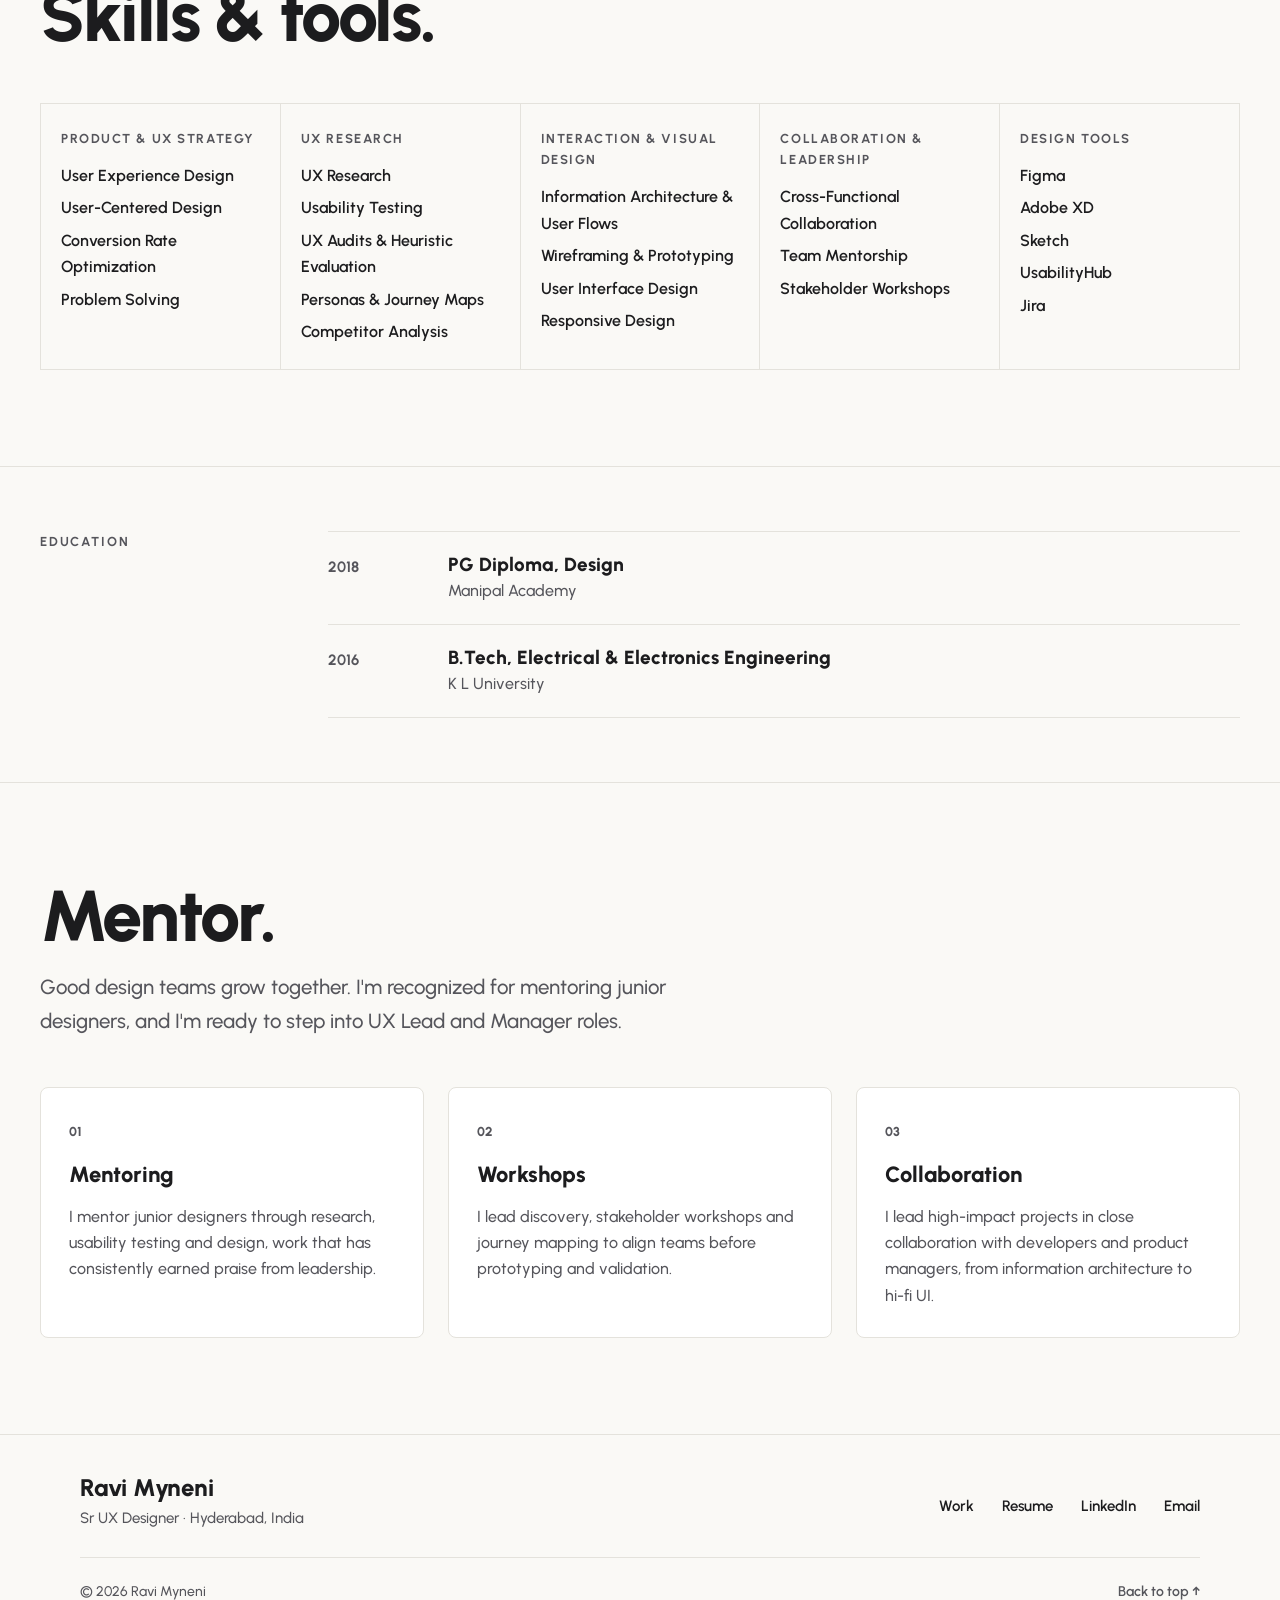
==== commit 77e70fb6: "Shorten Virtusa line, new Amazon Food card image" ====
--- a/index.html
+++ b/index.html
@@ -216,7 +216,7 @@
           </li>
           <li class="wk" style="--tint:#eef3ea">
             <a href="https://ravimyneni.github.io/amazon-fresh-case-study/" class="wk-link">
-              <div class="wk-media"><img src="amazon-fresh.jpg" width="880" height="880" loading="lazy" decoding="async" alt="A basket of vegetables, a recipe book and a phone, illustrating Shop by Recipe in the Amazon Food app."></div>
+              <div class="wk-media"><img src="amazon-food.webp" width="1800" height="1200" loading="lazy" decoding="async" alt="Four Amazon Food app screens: the Fresh home, Shop by Recipe, a recipe page and the cart with its ingredients."></div>
               <div class="wk-body">
                 <div class="wk-top"><span class="wk-num">04</span><span class="wk-co">Amazon Food · Shop by Recipe</span></div>
                 <h3>Turning a dish you want to cook into a ready-to-buy cart.</h3>
@@ -252,7 +252,7 @@
             <div class="tl-when"><span class="tl-date">Oct 2025 – Present</span><span class="badge">Current</span></div>
             <div class="tl-body">
               <h3>Senior Consultant – UX <span class="tl-co">· Virtusa India</span></h3>
-              <p class="tl-projects">As Senior UX Designer for Cubic Transportation Systems: the Urban Mobility Back-Office (UMB) platform and the Translink Merchant app</p>
+              <p class="tl-projects">UMB platform and Translink Merchant app</p>
               <ul class="tl-points">
                 <li>Led end-to-end UX for the UMB platform, from discovery and journey mapping to prototyping and validation, tackling fragmented workflows, complex system interactions and accessibility compliance.</li>
                 <li>Introduced streamlined workflows, reusable design patterns and WCAG-compliant experiences: onboarding effort down 35%, task success up 28% and operational errors down 20% across back-office users.</li>
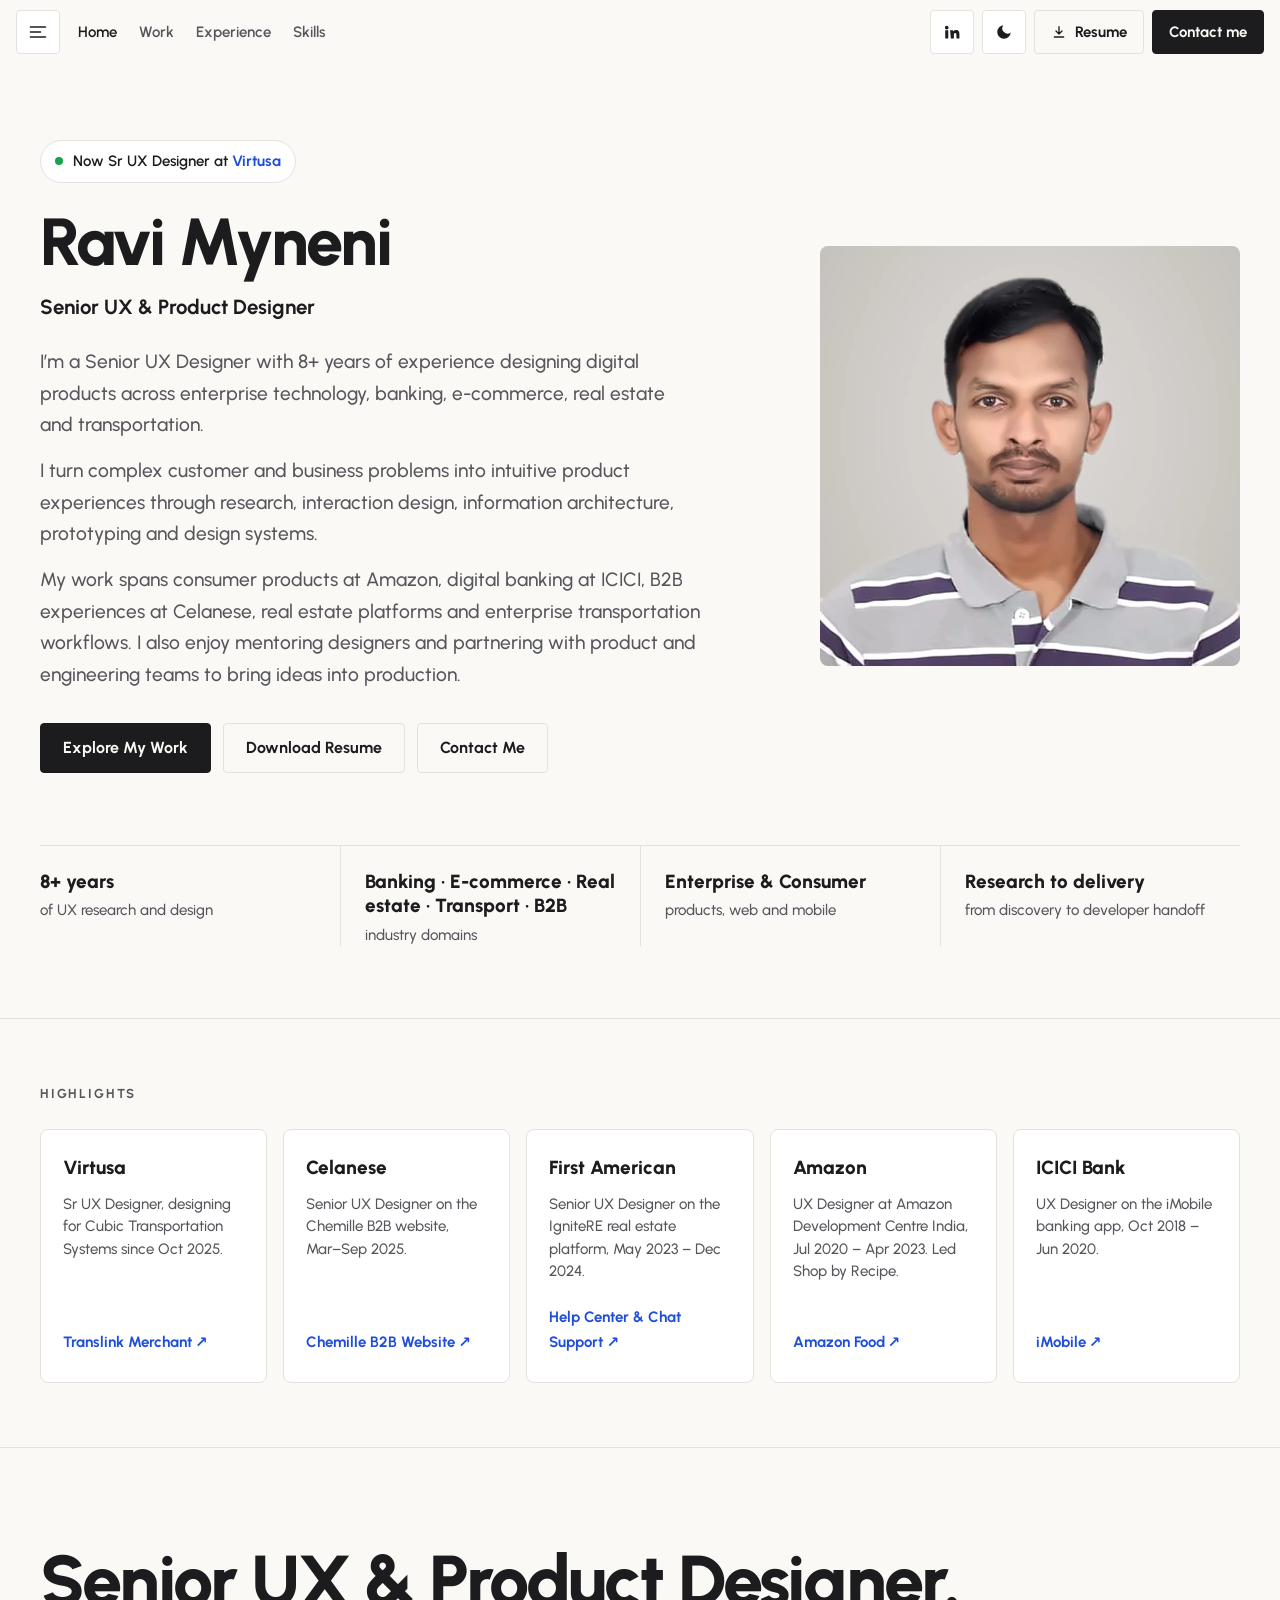
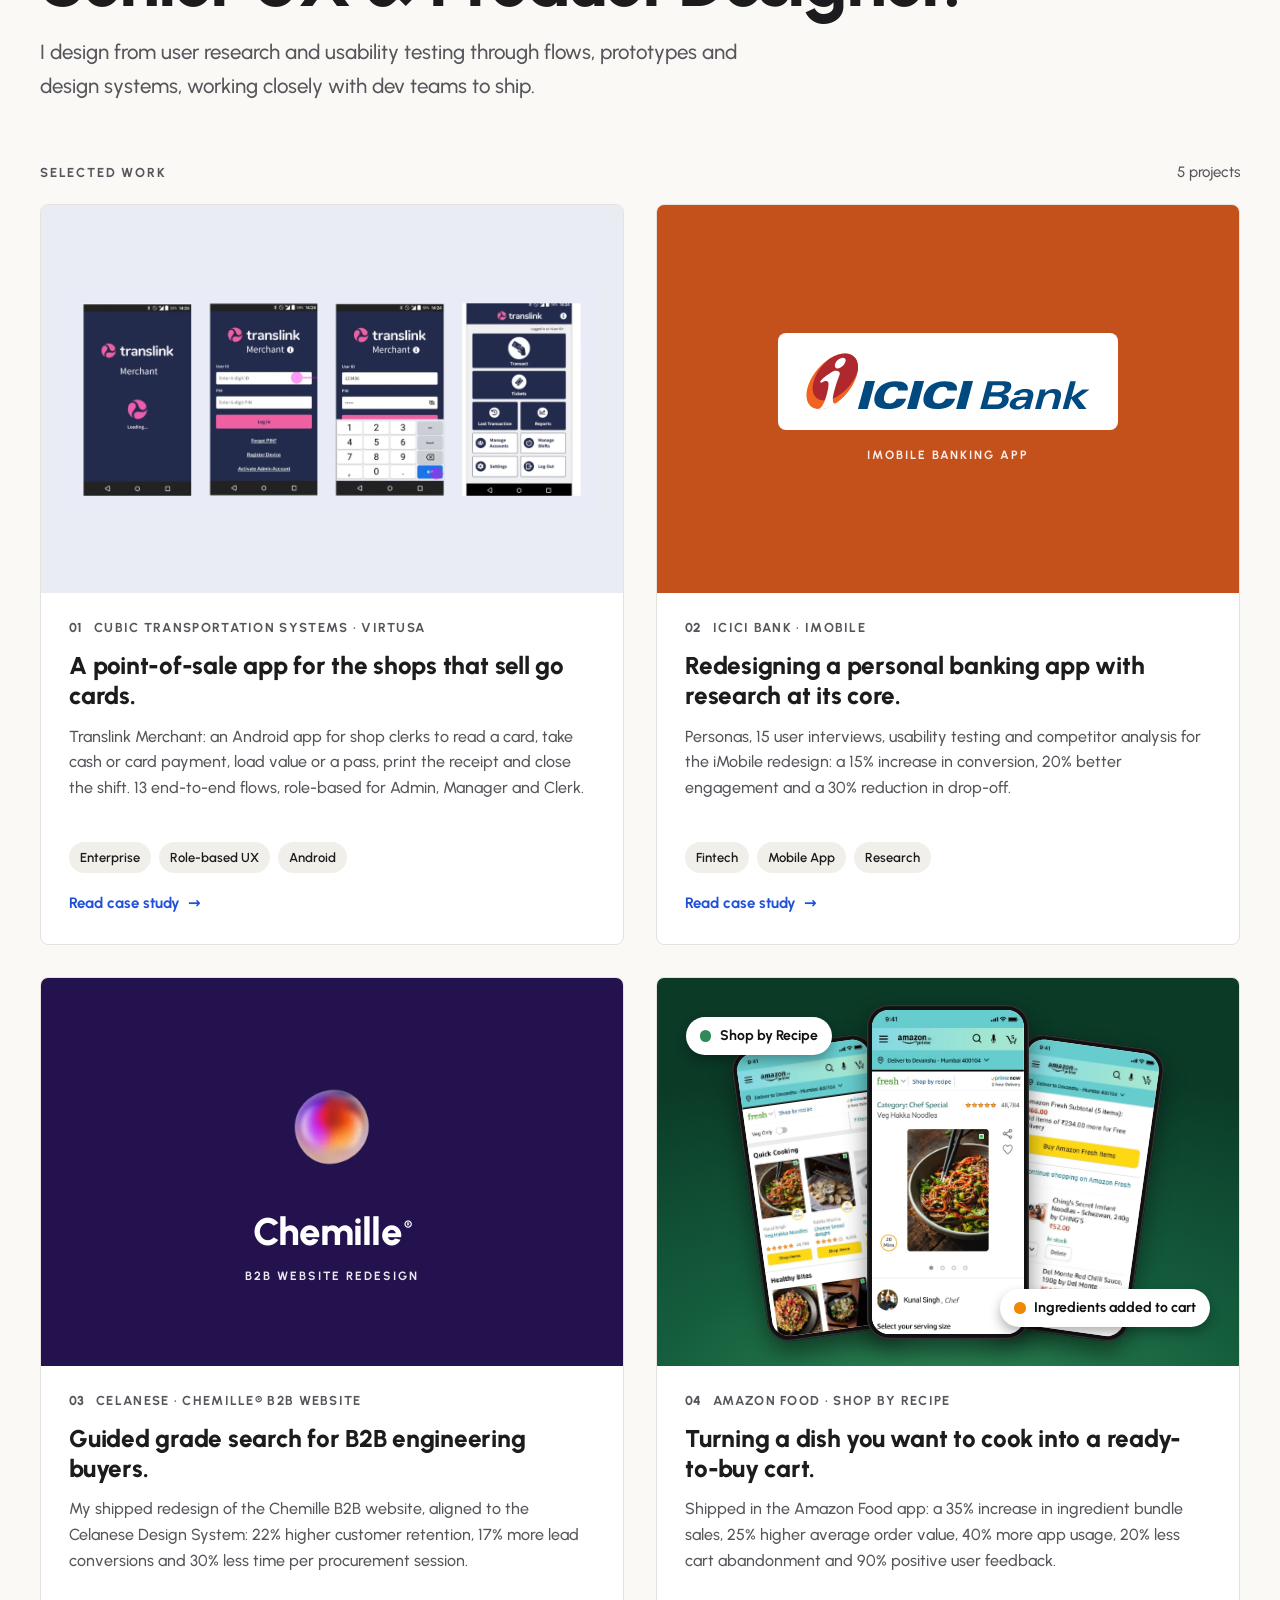
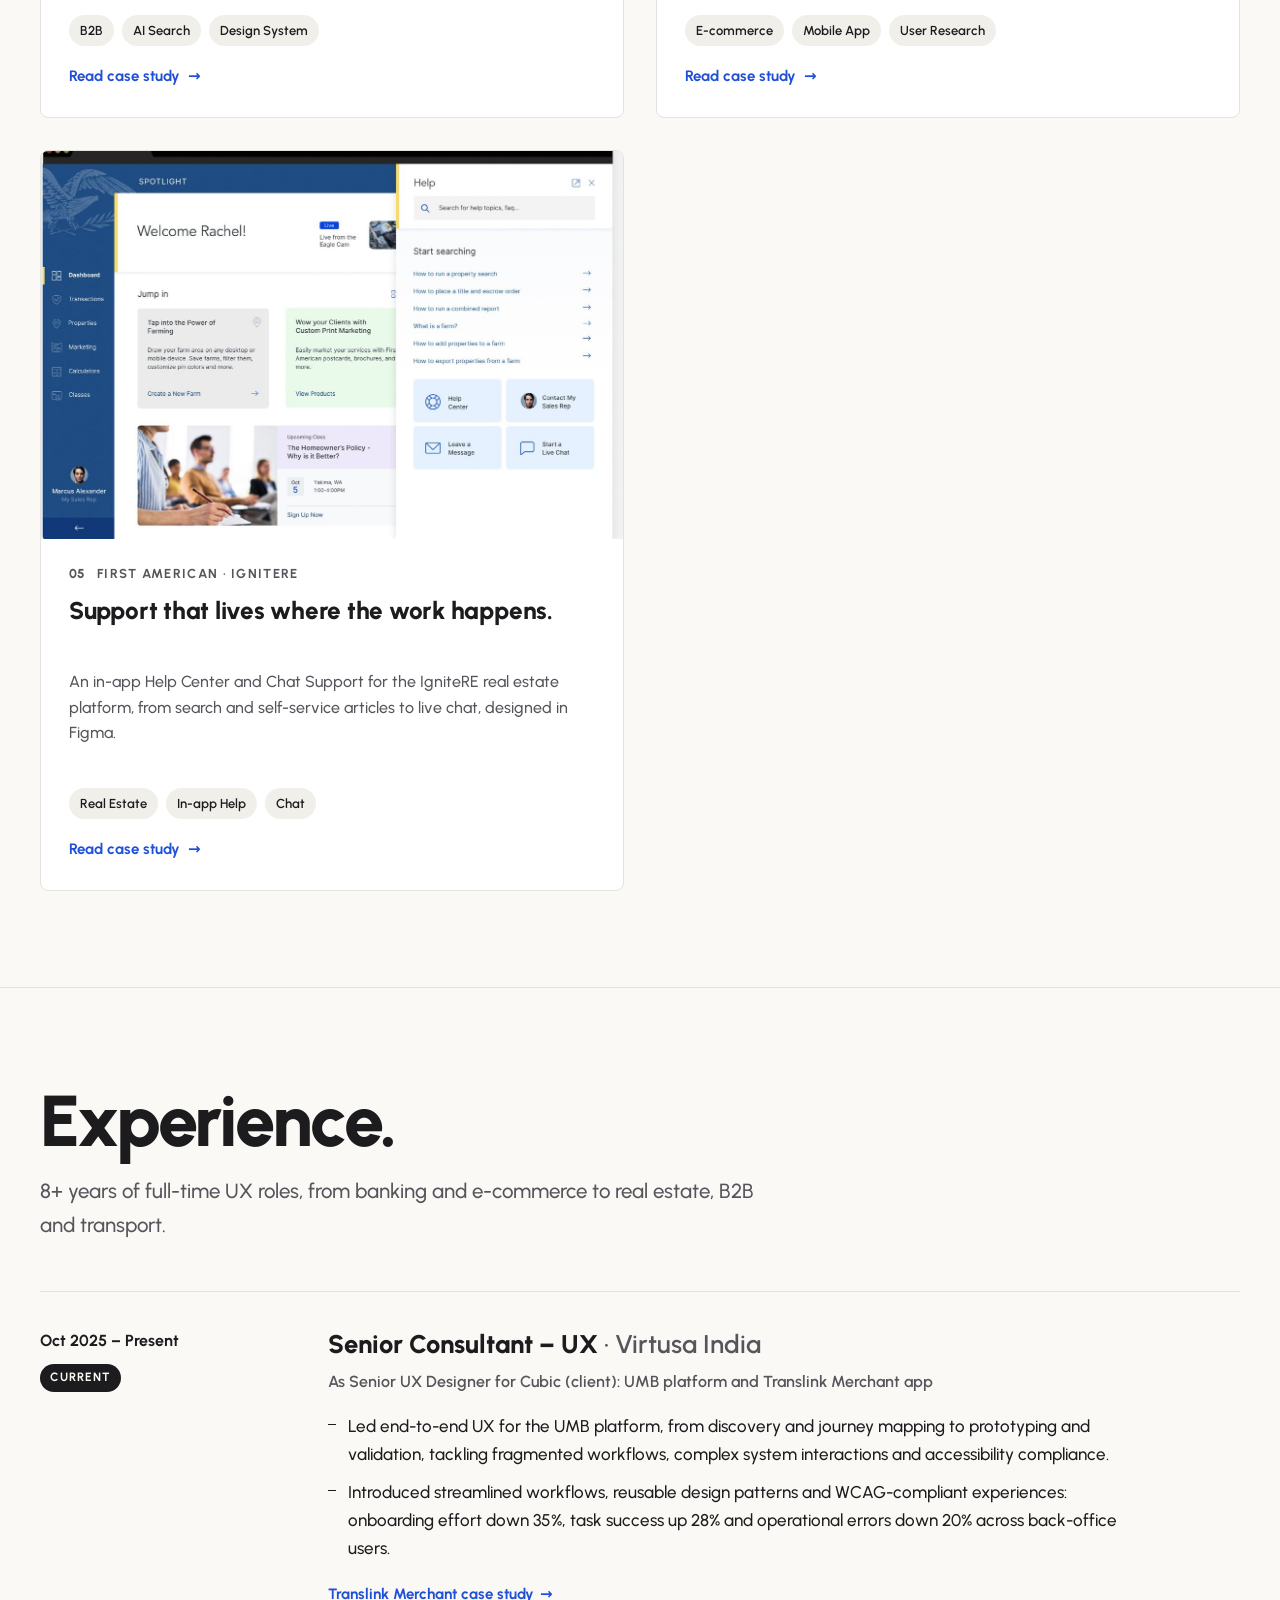
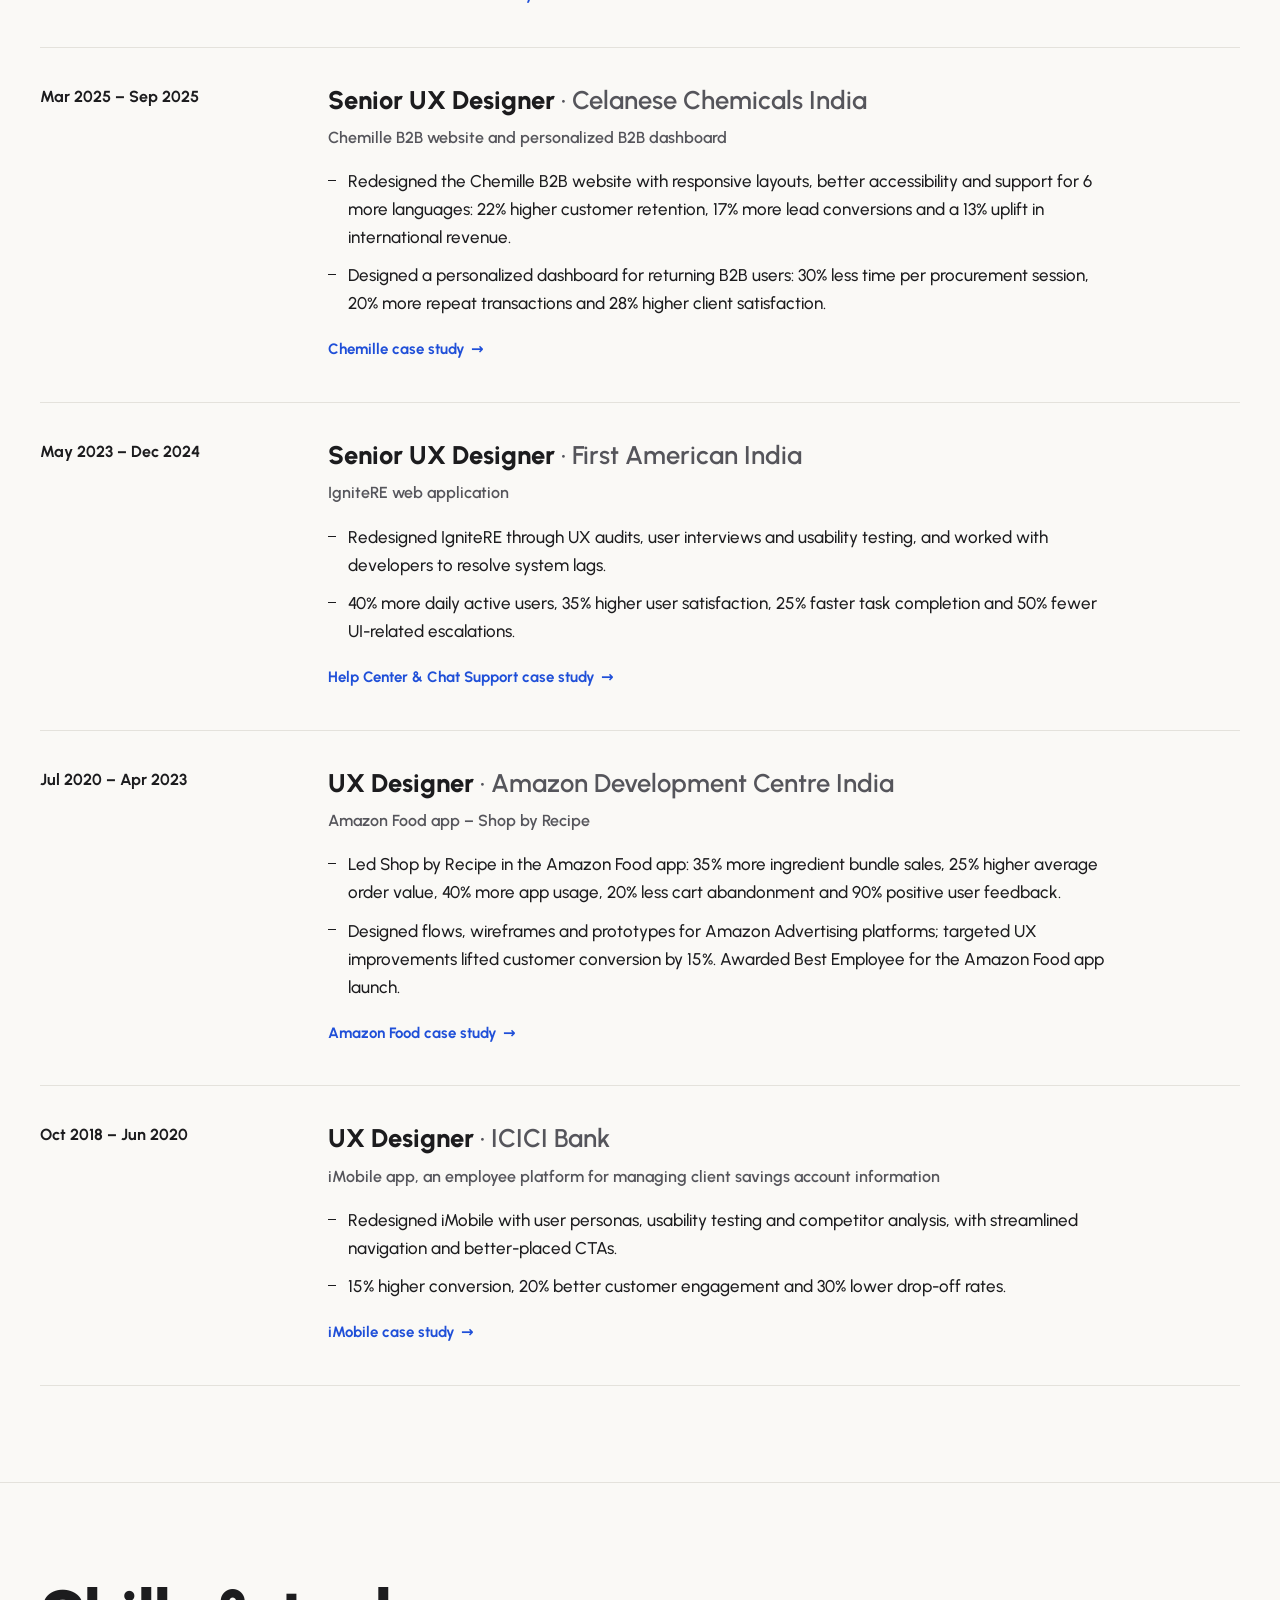
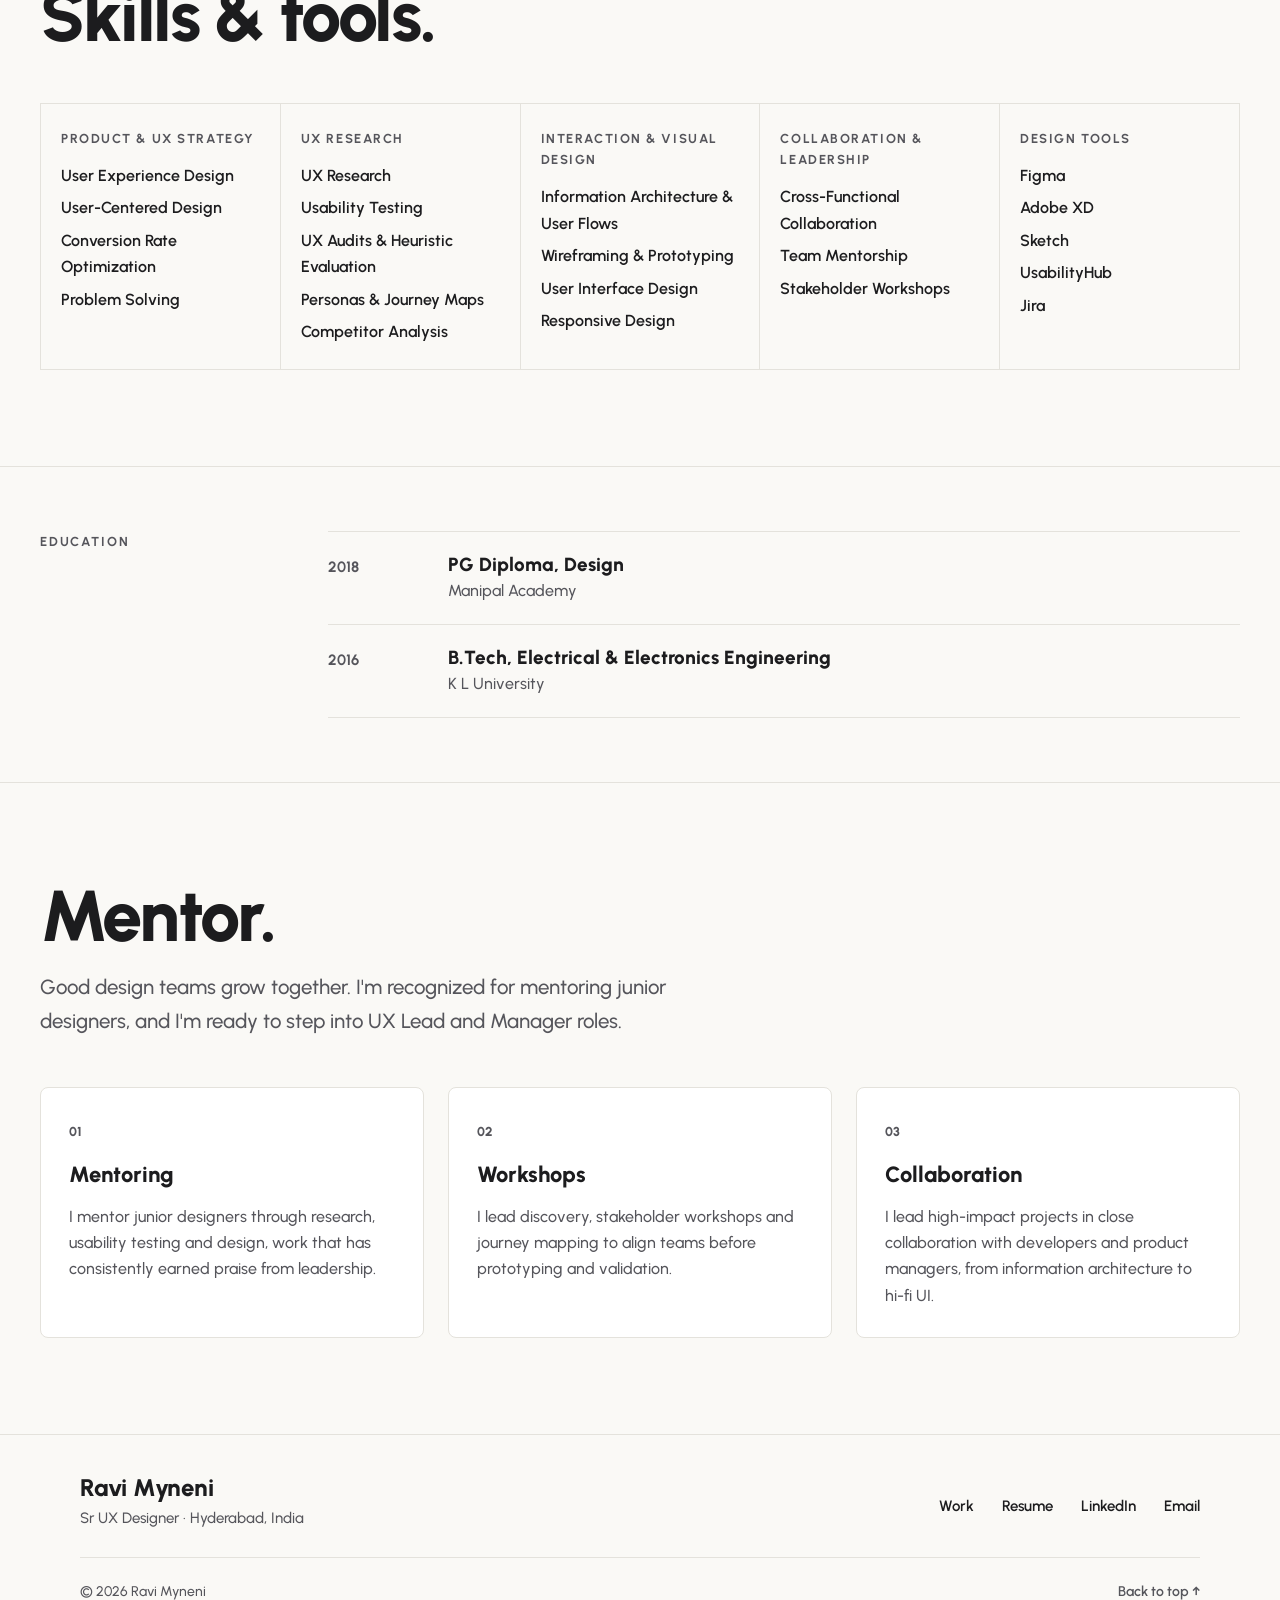
==== commit dece9f8e: "Animated Amazon Food card; Virtusa line names role and Cubic client" ====
--- a/index.html
+++ b/index.html
@@ -44,7 +44,7 @@
   }
   </script>
   <link rel="preload" href="urbanist-latin.woff2" as="font" type="font/woff2" crossorigin>
-  <link rel="stylesheet" href="styles.css?v=ab2">
+  <link rel="stylesheet" href="styles.css?v=ab3">
   <link rel="stylesheet" href="https://ravimyneni.github.io/footer.css">
   <script>
     // Light is the default; apply a saved dark preference before paint
@@ -216,7 +216,7 @@
           </li>
           <li class="wk" style="--tint:#eef3ea">
             <a href="https://ravimyneni.github.io/amazon-fresh-case-study/" class="wk-link">
-              <div class="wk-media"><img src="amazon-food.webp" width="1800" height="1200" loading="lazy" decoding="async" alt="Four Amazon Food app screens: the Fresh home, Shop by Recipe, a recipe page and the cart with its ingredients."></div>
+              <div class="wk-media"><div class="brand-panel brand-food" role="img" aria-label="Three Amazon Food app screens: Shop by Recipe, a recipe page and the cart with its ingredients."><div class="af-phone left" aria-hidden="true"><div class="af-screen"><img src="af-03-shop-by-recipe-home.webp" width="375" height="2106" alt="" loading="lazy" decoding="async"></div></div><div class="af-phone mid" aria-hidden="true"><div class="af-screen"><img src="af-06-recipe-page.webp" width="375" height="3032" alt="" loading="lazy" decoding="async"></div></div><div class="af-phone right" aria-hidden="true"><div class="af-screen"><img src="af-07-shop-items.webp" width="375" height="1441" alt="" loading="lazy" decoding="async"></div></div><span class="af-chip recipe" aria-hidden="true"><span class="dot"></span>Shop by Recipe</span><span class="af-chip cart" aria-hidden="true"><span class="dot"></span>Ingredients added to cart</span></div></div>
               <div class="wk-body">
                 <div class="wk-top"><span class="wk-num">04</span><span class="wk-co">Amazon Food · Shop by Recipe</span></div>
                 <h3>Turning a dish you want to cook into a ready-to-buy cart.</h3>
@@ -252,7 +252,7 @@
             <div class="tl-when"><span class="tl-date">Oct 2025 – Present</span><span class="badge">Current</span></div>
             <div class="tl-body">
               <h3>Senior Consultant – UX <span class="tl-co">· Virtusa India</span></h3>
-              <p class="tl-projects">UMB platform and Translink Merchant app</p>
+              <p class="tl-projects">As Senior UX Designer for Cubic (client): UMB platform and Translink Merchant app</p>
               <ul class="tl-points">
                 <li>Led end-to-end UX for the UMB platform, from discovery and journey mapping to prototyping and validation, tackling fragmented workflows, complex system interactions and accessibility compliance.</li>
                 <li>Introduced streamlined workflows, reusable design patterns and WCAG-compliant experiences: onboarding effort down 35%, task success up 28% and operational errors down 20% across back-office users.</li>
--- a/styles.css
+++ b/styles.css
@@ -224,6 +224,30 @@
 .brand-chemille .wordmark { font-size: clamp(28px, 3vw, 42px); font-weight: 800; letter-spacing: -.02em; color: #fff; line-height: 1; }
 .brand-chemille .wordmark sup { font-size: .4em; font-weight: 600; margin-left: 2px; }
 
+/* Amazon Food animated card */
+.brand-food { flex-direction: row; gap: 0; container-type: size; background: radial-gradient(120% 90% at 50% 110%, #2f8a57 0%, #145c3c 45%, #0b3a27 100%); }
+.brand-food::before { content: ""; position: absolute; width: 70cqh; height: 70cqh; left: 50%; top: 50%; transform: translate(-50%, -50%); border-radius: 50%; background: radial-gradient(circle, rgba(255,214,102,.32), rgba(255,214,102,0) 70%); }
+.af-phone { position: relative; flex: none; height: 76cqh; aspect-ratio: 9 / 18.5; padding: 1.3cqh; border-radius: 5.5cqh; background: #111; box-shadow: 0 0 0 .35cqh #333 inset, 0 3cqh 6cqh rgba(0,0,0,.45); }
+.af-screen { position: relative; width: 100%; height: 100%; border-radius: 4.4cqh; overflow: hidden; background: #fff; }
+.af-screen img { display: block; width: 100%; height: auto; will-change: transform; }
+.af-phone.mid { z-index: 2; height: 86cqh; animation: af-float 6s ease-in-out infinite; }
+.af-phone.mid img { animation: af-scroll-mid 14s ease-in-out infinite; }
+.af-phone.left { z-index: 1; margin-right: -6cqh; transform: rotate(-8deg) translateY(4cqh); }
+.af-phone.left img { animation: af-scroll-left 16s ease-in-out infinite; }
+.af-phone.right { z-index: 1; margin-left: -6cqh; transform: rotate(8deg) translateY(4cqh); }
+.af-phone.right img { animation: af-scroll-right 12s ease-in-out infinite; }
+.af-chip { position: absolute; z-index: 3; display: inline-flex; align-items: center; gap: .6em; padding: .55em 1em; border-radius: 999px; background: #fff; color: #0f1111; font-size: clamp(10px, 4.2cqh, 14px); font-weight: 700; white-space: nowrap; box-shadow: 0 1.5cqh 3cqh rgba(0,0,0,.3); animation: af-bob 7s ease-in-out infinite; }
+.af-chip.recipe { left: 5%; top: 10%; }
+.af-chip.cart { right: 5%; bottom: 10%; animation-delay: 3.5s; }
+.af-chip .dot { width: .8em; height: .8em; border-radius: 50%; background: #2f8a57; }
+.af-chip.cart .dot { background: #f08804; }
+@keyframes af-float { 0%, 100% { transform: translateY(0); } 50% { transform: translateY(-2cqh); } }
+@keyframes af-bob { 0%, 100% { transform: translateY(0); } 50% { transform: translateY(-1.5cqh); } }
+@keyframes af-scroll-mid { 0%, 12% { transform: translateY(0); } 55%, 70% { transform: translateY(-68%); } 100% { transform: translateY(0); } }
+@keyframes af-scroll-left { 0%, 15% { transform: translateY(0); } 60%, 75% { transform: translateY(-58%); } 100% { transform: translateY(0); } }
+@keyframes af-scroll-right { 0%, 20% { transform: translateY(0); } 60%, 80% { transform: translateY(-42%); } 100% { transform: translateY(0); } }
+@container (max-width: 340px) { .af-chip { display: none; } }
+
 /* ---------- Timeline ---------- */
 .timeline { margin-top: 48px; border-top: 1px solid var(--line); }
 .tl-item { display: grid; grid-template-columns: 240px 1fr; gap: 48px; padding: 36px 0; border-bottom: 1px solid var(--line); }
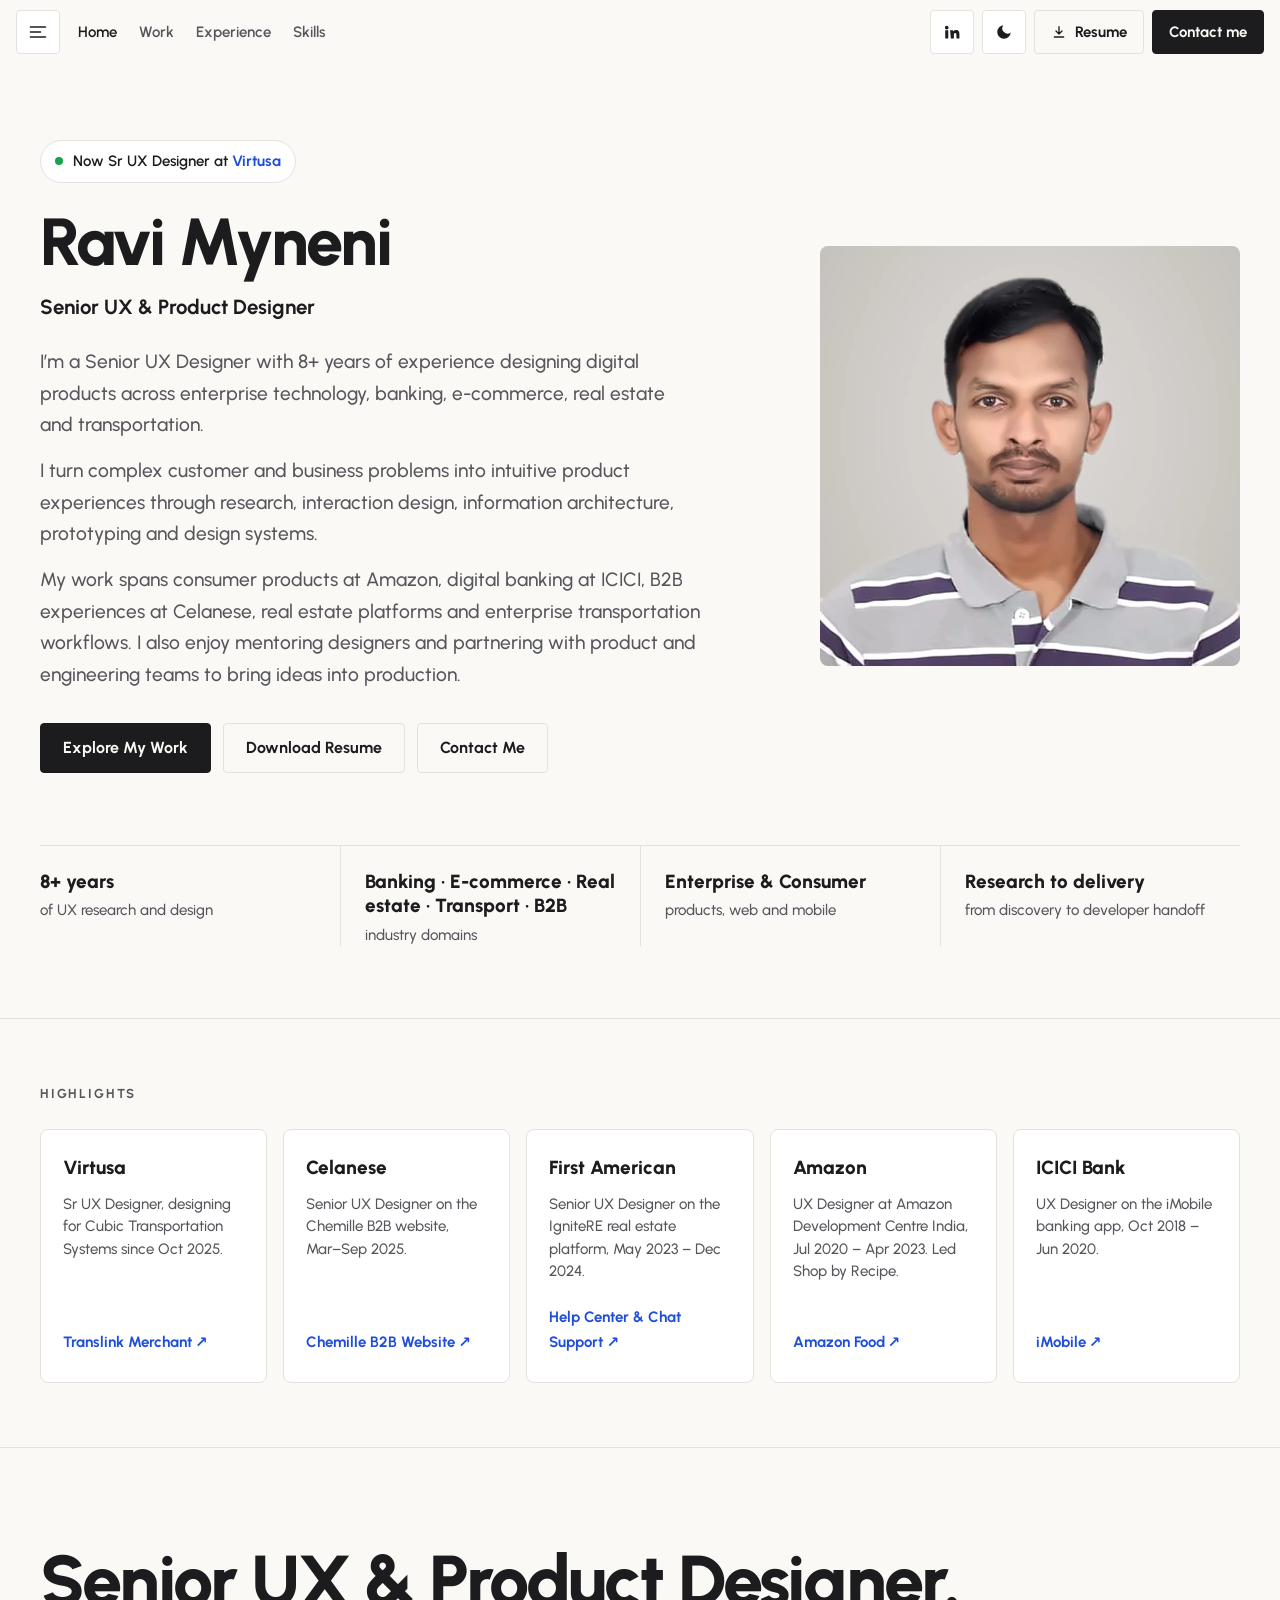
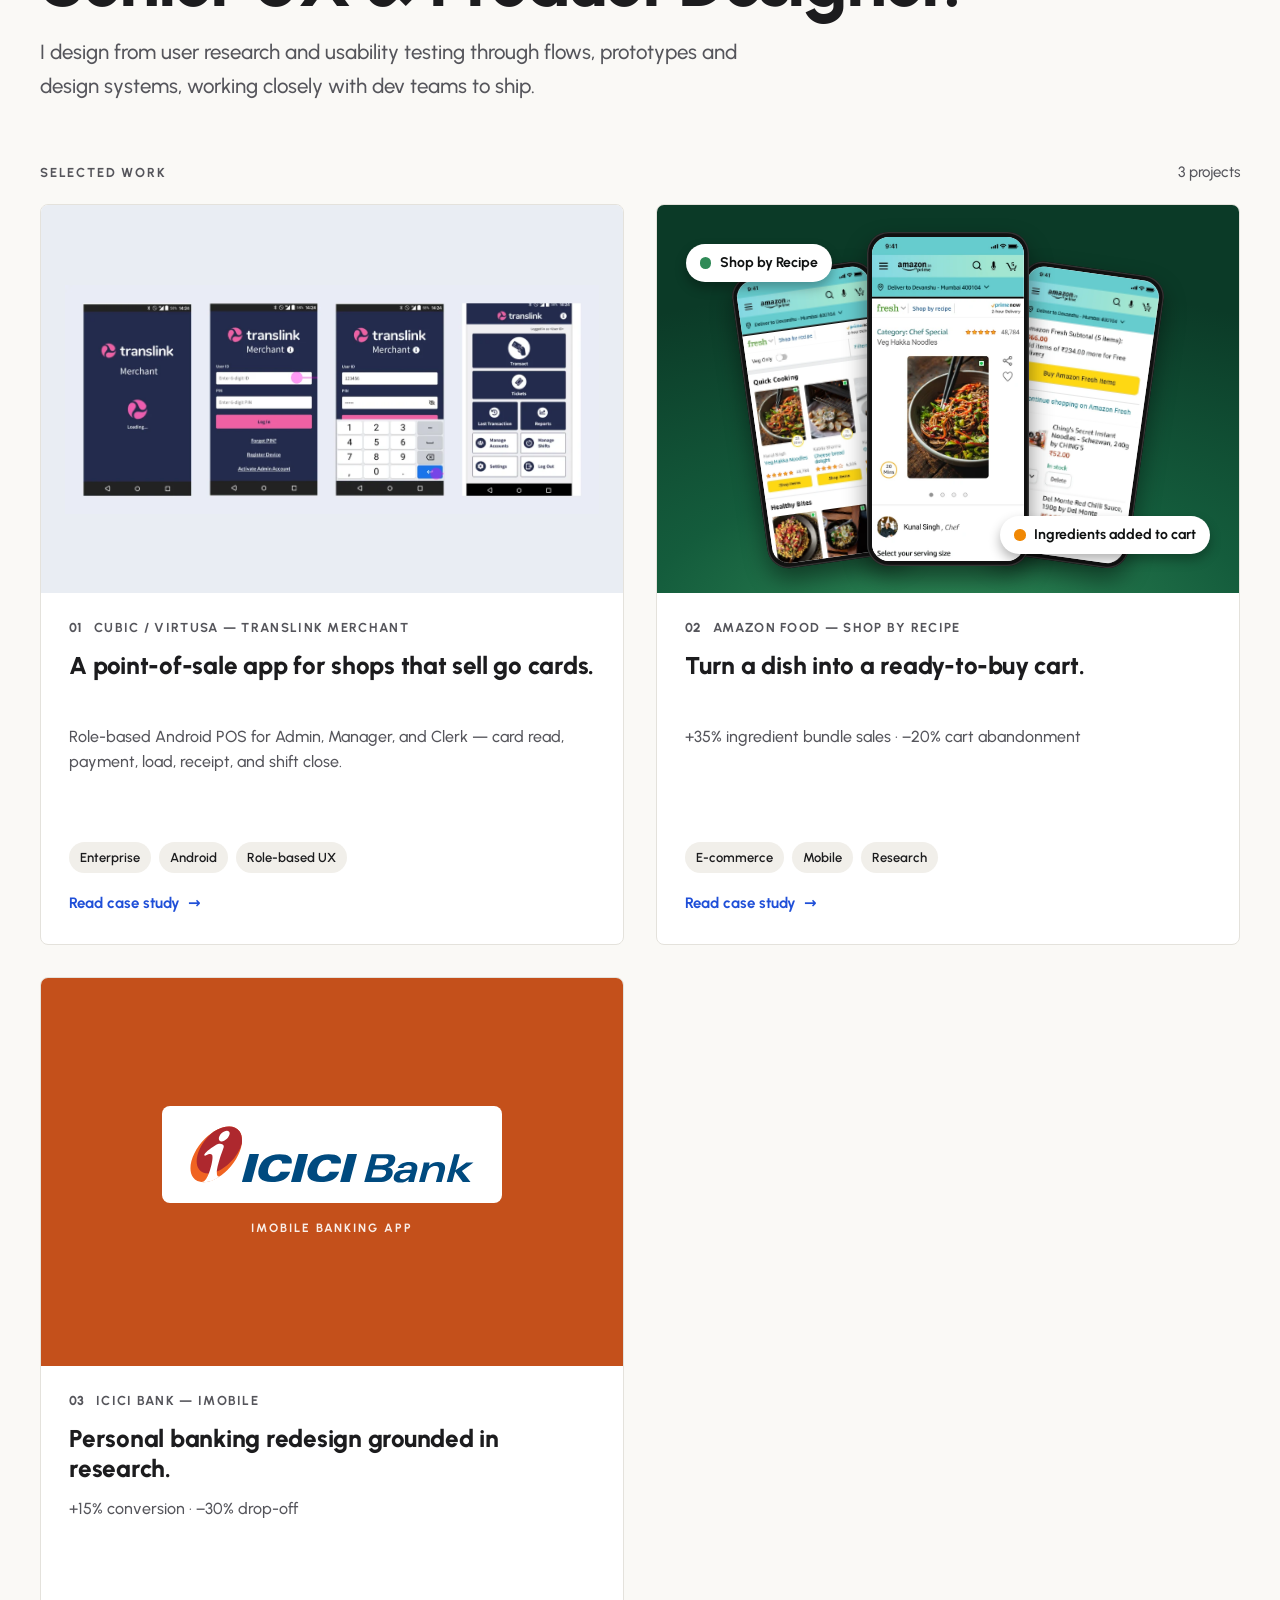
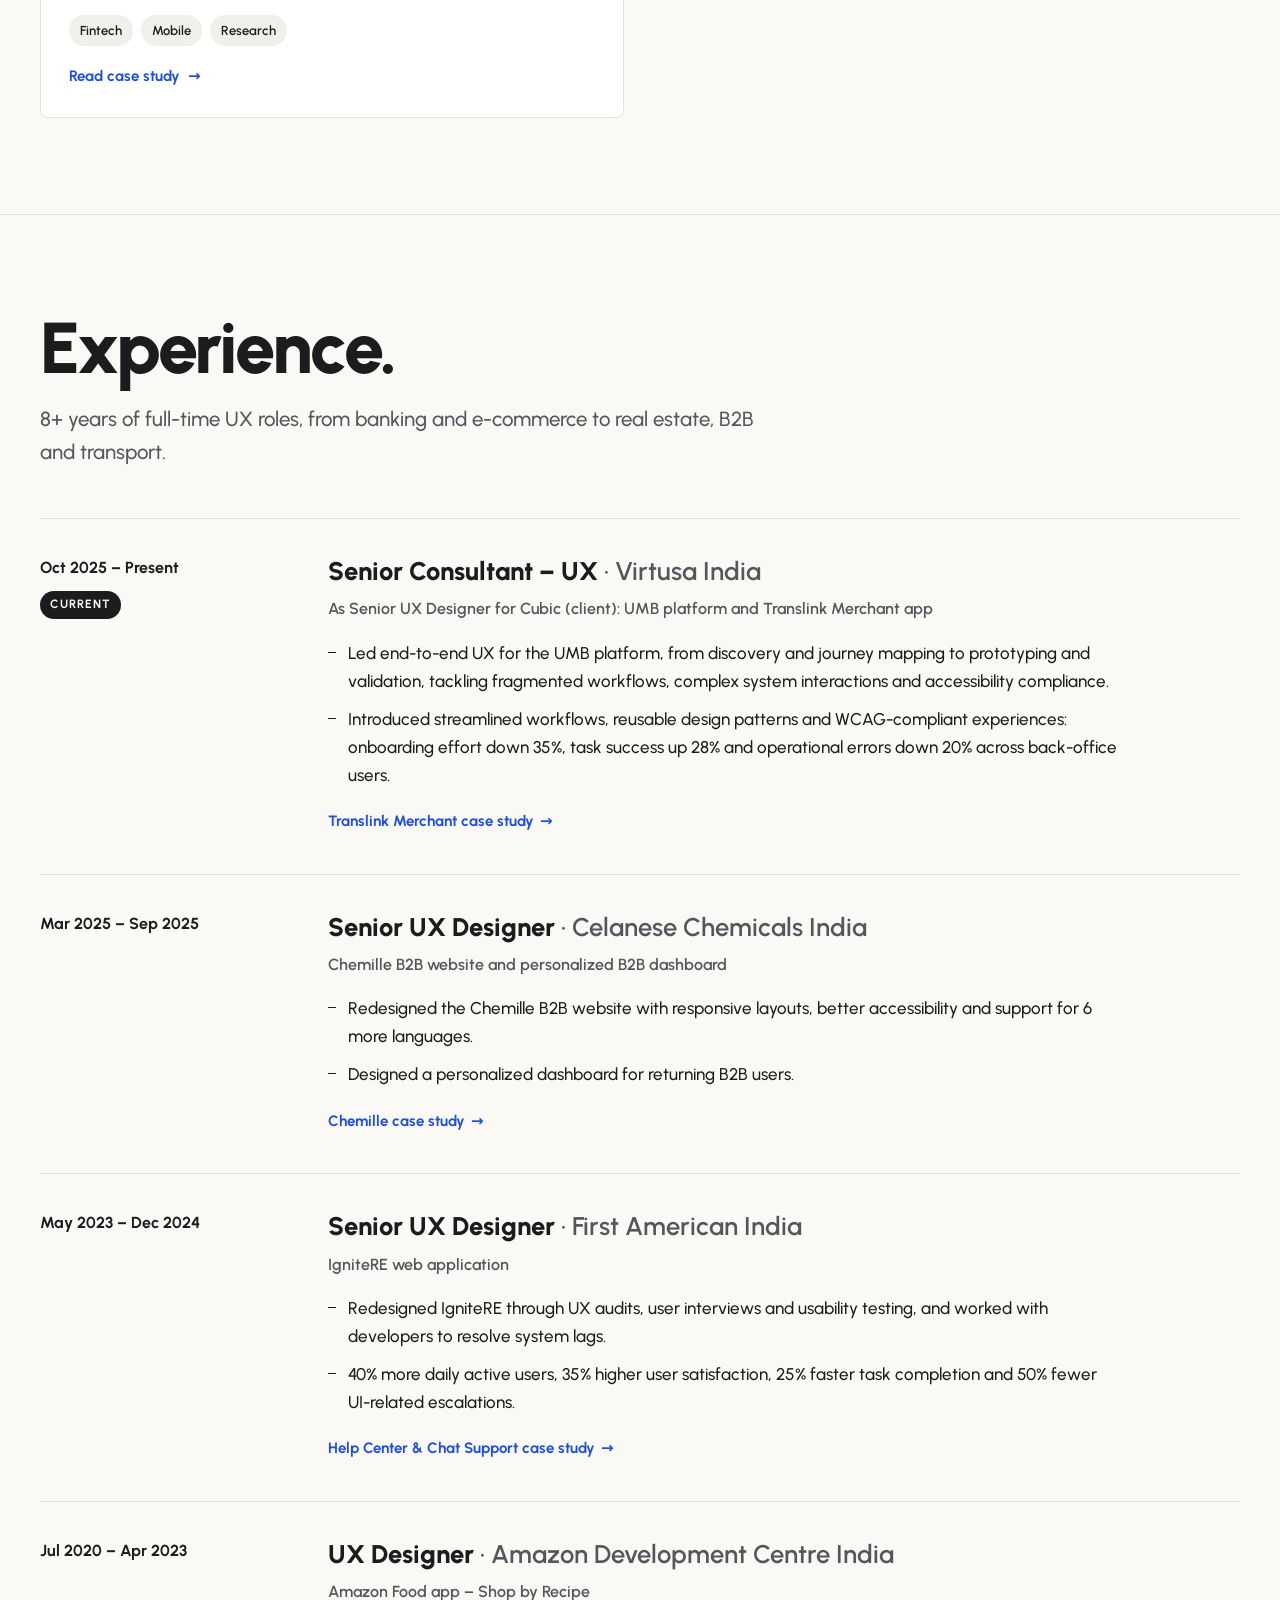
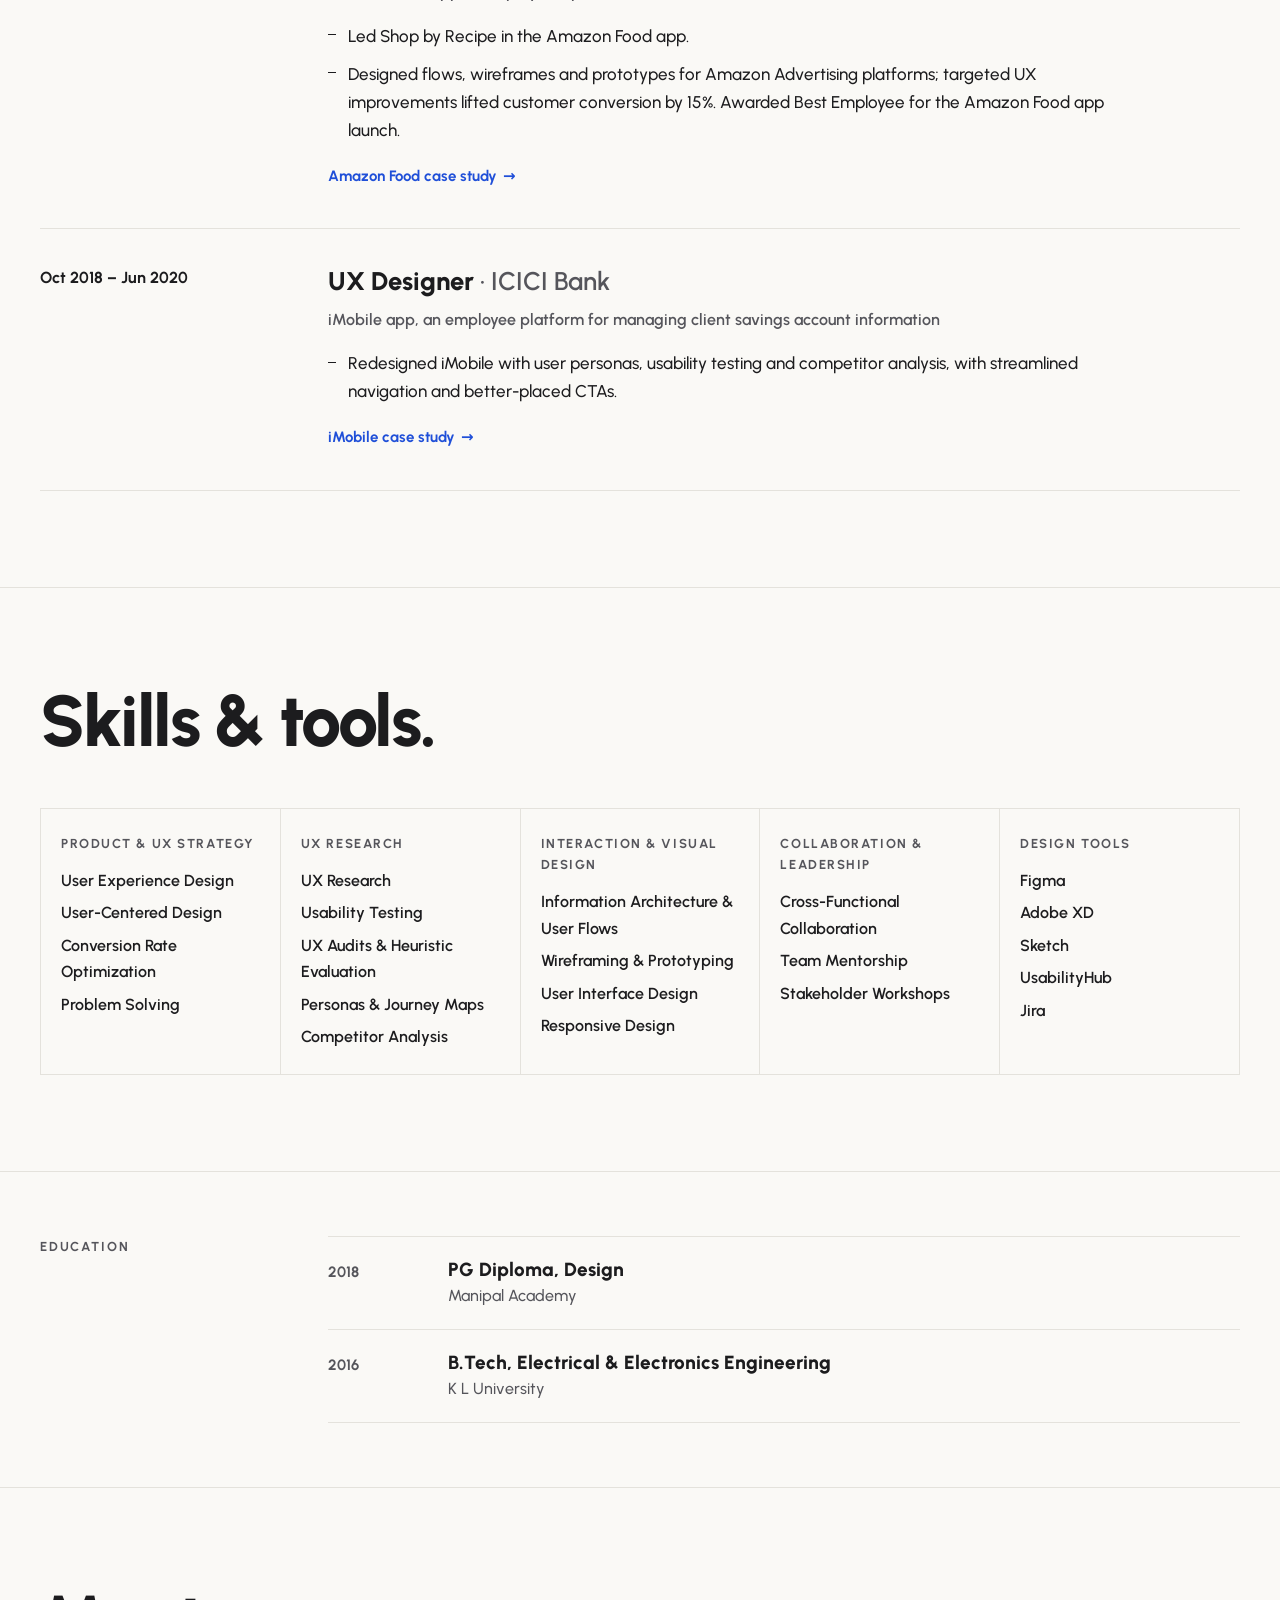
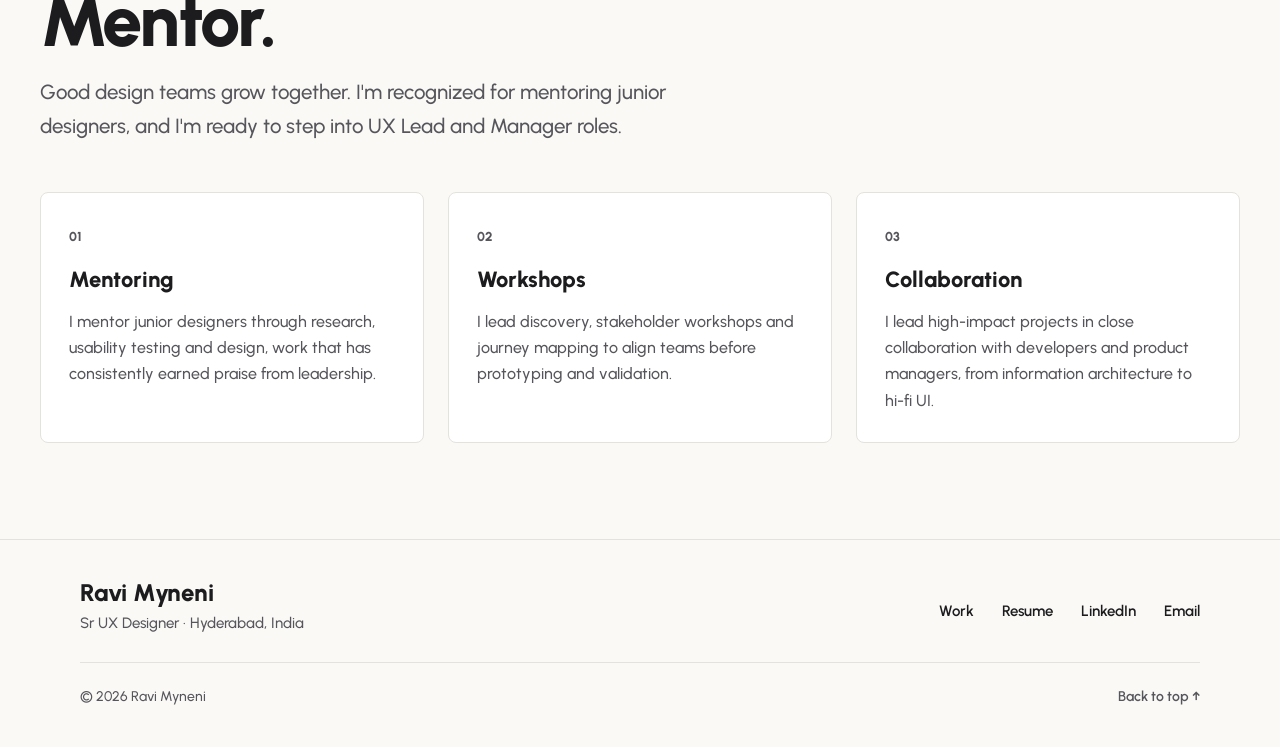
==== commit 662e9735: "Show three outcome-first project cards on the homepage Replace the five-project Selected work grid w" ====
--- a/index.html
+++ b/index.html
@@ -176,16 +176,28 @@
           <h2 class="big" id="work-title">Senior UX &amp; Product Designer.</h2>
           <p class="sub">I design from user research and usability testing through flows, prototypes and design systems, working closely with dev teams to ship.</p>
         </div>
-        <div class="wk-meta"><span class="section-label">Selected work</span><span class="wk-count">5 projects</span></div>
+        <div class="wk-meta"><span class="section-label">Selected work</span><span class="wk-count">3 projects</span></div>
         <ul class="wk-grid" id="projects">
           <li class="wk" style="--tint:#e9edf3">
             <a href="https://ravimyneni.github.io/cubic-translink-merchant-case-study/" class="wk-link">
               <div class="wk-media is-contain"><img src="translink.webp" width="1167" height="500" loading="lazy" decoding="async" alt="Four Translink Merchant Android screens: splash, log in, PIN entry and the Admin home."></div>
               <div class="wk-body">
-                <div class="wk-top"><span class="wk-num">01</span><span class="wk-co">Cubic Transportation Systems · Virtusa</span></div>
-                <h3>A point-of-sale app for the shops that sell go cards.</h3>
-                <p>Translink Merchant: an Android app for shop clerks to read a card, take cash or card payment, load value or a pass, print the receipt and close the shift. 13 end-to-end flows, role-based for Admin, Manager and Clerk.</p>
-                <ul class="wk-tags" aria-label="Tags"><li>Enterprise</li><li>Role-based UX</li><li>Android</li></ul>
+                <div class="wk-top"><span class="wk-num">01</span><span class="wk-co">Cubic / Virtusa — Translink Merchant</span></div>
+                <h3>A point-of-sale app for shops that sell go cards.</h3>
+                <p>Role-based Android POS for Admin, Manager, and Clerk — card read, payment, load, receipt, and shift close.</p>
+                <ul class="wk-tags" aria-label="Tags"><li>Enterprise</li><li>Android</li><li>Role-based UX</li></ul>
+                <span class="wk-cta">Read case study <span aria-hidden="true">&#8594;</span></span>
+              </div>
+            </a>
+          </li>
+          <li class="wk" style="--tint:#eef3ea">
+            <a href="https://ravimyneni.github.io/amazon-fresh-case-study/" class="wk-link">
+              <div class="wk-media"><div class="brand-panel brand-food" role="img" aria-label="Three Amazon Food app screens: Shop by Recipe, a recipe page and the cart with its ingredients."><div class="af-phone left" aria-hidden="true"><div class="af-screen"><img src="af-03-shop-by-recipe-home.webp" width="375" height="2106" alt="" loading="lazy" decoding="async"></div></div><div class="af-phone mid" aria-hidden="true"><div class="af-screen"><img src="af-06-recipe-page.webp" width="375" height="3032" alt="" loading="lazy" decoding="async"></div></div><div class="af-phone right" aria-hidden="true"><div class="af-screen"><img src="af-07-shop-items.webp" width="375" height="1441" alt="" loading="lazy" decoding="async"></div></div><span class="af-chip recipe" aria-hidden="true"><span class="dot"></span>Shop by Recipe</span><span class="af-chip cart" aria-hidden="true"><span class="dot"></span>Ingredients added to cart</span></div></div>
+              <div class="wk-body">
+                <div class="wk-top"><span class="wk-num">02</span><span class="wk-co">Amazon Food — Shop by Recipe</span></div>
+                <h3>Turn a dish into a ready-to-buy cart.</h3>
+                <p>+35% ingredient bundle sales · −20% cart abandonment</p>
+                <ul class="wk-tags" aria-label="Tags"><li>E-commerce</li><li>Mobile</li><li>Research</li></ul>
                 <span class="wk-cta">Read case study <span aria-hidden="true">&#8594;</span></span>
               </div>
             </a>
@@ -194,50 +206,14 @@
             <a href="https://ravimyneni.github.io/imobile-case-study/" class="wk-link">
               <div class="wk-media"><div class="brand-panel brand-icici"><span class="logo-chip"><img src="icici-bank-logo.svg" width="304" height="61" alt="ICICI Bank logo" loading="lazy"></span><span class="brand-cap">iMobile banking app</span></div></div>
               <div class="wk-body">
-                <div class="wk-top"><span class="wk-num">02</span><span class="wk-co">ICICI Bank · iMobile</span></div>
-                <h3>Redesigning a personal banking app with research at its core.</h3>
-                <p>Personas, 15 user interviews, usability testing and competitor analysis for the iMobile redesign: a 15% increase in conversion, 20% better engagement and a 30% reduction in drop-off.</p>
-                <ul class="wk-tags" aria-label="Tags"><li>Fintech</li><li>Mobile App</li><li>Research</li></ul>
+                <div class="wk-top"><span class="wk-num">03</span><span class="wk-co">ICICI Bank — iMobile</span></div>
+                <h3>Personal banking redesign grounded in research.</h3>
+                <p>+15% conversion · −30% drop-off</p>
+                <ul class="wk-tags" aria-label="Tags"><li>Fintech</li><li>Mobile</li><li>Research</li></ul>
                 <span class="wk-cta">Read case study <span aria-hidden="true">&#8594;</span></span>
               </div>
             </a>
           </li>
-          <li class="wk" style="--tint:#efedf6">
-            <a href="https://ravimyneni.github.io/askchemille-case-study/" class="wk-link">
-              <div class="wk-media"><div class="brand-panel brand-chemille"><picture><source srcset="chemille-logo.webp" type="image/webp"><img class="orb" src="chemille-logo.png" width="176" height="176" alt="Chemille logo" loading="lazy"></picture><span class="wordmark">Chemille<sup>&reg;</sup></span><span class="brand-cap">B2B website redesign</span></div></div>
-              <div class="wk-body">
-                <div class="wk-top"><span class="wk-num">03</span><span class="wk-co">Celanese · Chemille® B2B Website</span></div>
-                <h3>Guided grade search for B2B engineering buyers.</h3>
-                <p>My shipped redesign of the Chemille B2B website, aligned to the Celanese Design System: 22% higher customer retention, 17% more lead conversions and 30% less time per procurement session.</p>
-                <ul class="wk-tags" aria-label="Tags"><li>B2B</li><li>AI Search</li><li>Design System</li></ul>
-                <span class="wk-cta">Read case study <span aria-hidden="true">&#8594;</span></span>
-              </div>
-            </a>
-          </li>
-          <li class="wk" style="--tint:#eef3ea">
-            <a href="https://ravimyneni.github.io/amazon-fresh-case-study/" class="wk-link">
-              <div class="wk-media"><div class="brand-panel brand-food" role="img" aria-label="Three Amazon Food app screens: Shop by Recipe, a recipe page and the cart with its ingredients."><div class="af-phone left" aria-hidden="true"><div class="af-screen"><img src="af-03-shop-by-recipe-home.webp" width="375" height="2106" alt="" loading="lazy" decoding="async"></div></div><div class="af-phone mid" aria-hidden="true"><div class="af-screen"><img src="af-06-recipe-page.webp" width="375" height="3032" alt="" loading="lazy" decoding="async"></div></div><div class="af-phone right" aria-hidden="true"><div class="af-screen"><img src="af-07-shop-items.webp" width="375" height="1441" alt="" loading="lazy" decoding="async"></div></div><span class="af-chip recipe" aria-hidden="true"><span class="dot"></span>Shop by Recipe</span><span class="af-chip cart" aria-hidden="true"><span class="dot"></span>Ingredients added to cart</span></div></div>
-              <div class="wk-body">
-                <div class="wk-top"><span class="wk-num">04</span><span class="wk-co">Amazon Food · Shop by Recipe</span></div>
-                <h3>Turning a dish you want to cook into a ready-to-buy cart.</h3>
-                <p>Shipped in the Amazon Food app: a 35% increase in ingredient bundle sales, 25% higher average order value, 40% more app usage, 20% less cart abandonment and 90% positive user feedback.</p>
-                <ul class="wk-tags" aria-label="Tags"><li>E-commerce</li><li>Mobile App</li><li>User Research</li></ul>
-                <span class="wk-cta">Read case study <span aria-hidden="true">&#8594;</span></span>
-              </div>
-            </a>
-          </li>
-          <li class="wk" style="--tint:#e8f1f0">
-            <a href="https://ravimyneni.github.io/ignitere-help-center-case-study/" class="wk-link">
-              <div class="wk-media"><img src="ignitere-help-center.jpg" width="1200" height="845" loading="lazy" decoding="async" alt="The IgniteRE dashboard with a Help panel open: search, help articles, contact a sales rep, leave a message and live chat."></div>
-              <div class="wk-body">
-                <div class="wk-top"><span class="wk-num">05</span><span class="wk-co">First American · IgniteRE</span></div>
-                <h3>Support that lives where the work happens.</h3>
-                <p>An in-app Help Center and Chat Support for the IgniteRE real estate platform, from search and self-service articles to live chat, designed in Figma.</p>
-                <ul class="wk-tags" aria-label="Tags"><li>Real Estate</li><li>In-app Help</li><li>Chat</li></ul>
-                <span class="wk-cta">Read case study <span aria-hidden="true">&#8594;</span></span>
-              </div>
-            </a>
-          </li>
         </ul>
       </div>
     </section>
@@ -266,8 +242,8 @@
               <h3>Senior UX Designer <span class="tl-co">· Celanese Chemicals India</span></h3>
               <p class="tl-projects">Chemille B2B website and personalized B2B dashboard</p>
               <ul class="tl-points">
-                <li>Redesigned the Chemille B2B website with responsive layouts, better accessibility and support for 6 more languages: 22% higher customer retention, 17% more lead conversions and a 13% uplift in international revenue.</li>
-                <li>Designed a personalized dashboard for returning B2B users: 30% less time per procurement session, 20% more repeat transactions and 28% higher client satisfaction.</li>
+                <li>Redesigned the Chemille B2B website with responsive layouts, better accessibility and support for 6 more languages.</li>
+                <li>Designed a personalized dashboard for returning B2B users.</li>
               </ul>
               <a class="tl-link" href="https://ravimyneni.github.io/askchemille-case-study/">Chemille case study <span aria-hidden="true">&#8594;</span></a>
             </div>
@@ -290,7 +266,7 @@
               <h3>UX Designer <span class="tl-co">· Amazon Development Centre India</span></h3>
               <p class="tl-projects">Amazon Food app – Shop by Recipe</p>
               <ul class="tl-points">
-                <li>Led Shop by Recipe in the Amazon Food app: 35% more ingredient bundle sales, 25% higher average order value, 40% more app usage, 20% less cart abandonment and 90% positive user feedback.</li>
+                <li>Led Shop by Recipe in the Amazon Food app.</li>
                 <li>Designed flows, wireframes and prototypes for Amazon Advertising platforms; targeted UX improvements lifted customer conversion by 15%. Awarded Best Employee for the Amazon Food app launch.</li>
               </ul>
               <a class="tl-link" href="https://ravimyneni.github.io/amazon-fresh-case-study/">Amazon Food case study <span aria-hidden="true">&#8594;</span></a>
@@ -303,7 +279,6 @@
               <p class="tl-projects">iMobile app, an employee platform for managing client savings account information</p>
               <ul class="tl-points">
                 <li>Redesigned iMobile with user personas, usability testing and competitor analysis, with streamlined navigation and better-placed CTAs.</li>
-                <li>15% higher conversion, 20% better customer engagement and 30% lower drop-off rates.</li>
               </ul>
               <a class="tl-link" href="https://ravimyneni.github.io/imobile-case-study/">iMobile case study <span aria-hidden="true">&#8594;</span></a>
             </div>
@@ -375,5 +350,6 @@
   <a href="#top" class="back-to-top" id="back-to-top" aria-label="Back to top">&#8593;</a>
 
   <script src="main.js?v=ab1" defer></script>
+  <script data-goatcounter="https://ravimyneni.goatcounter.com/count" async src="//gc.zgo.at/count.js"></script>
 </body>
 </html>
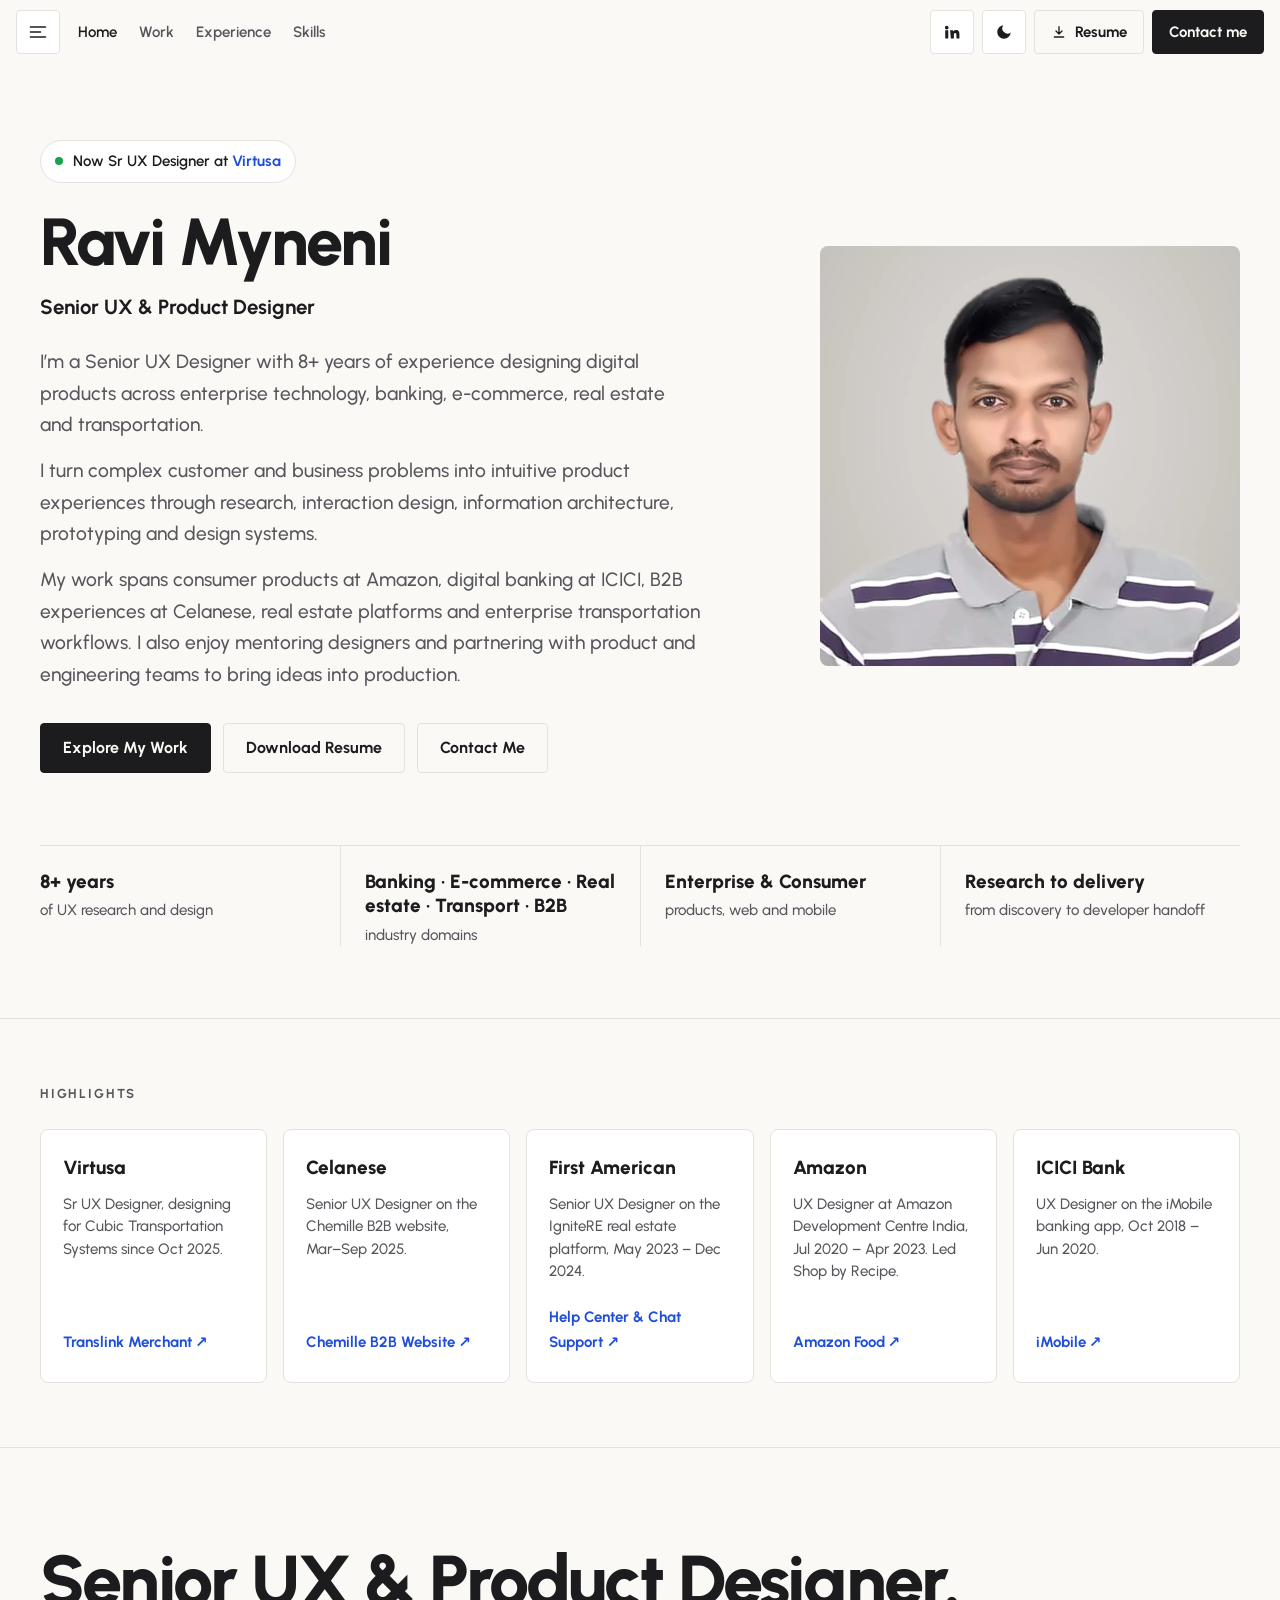
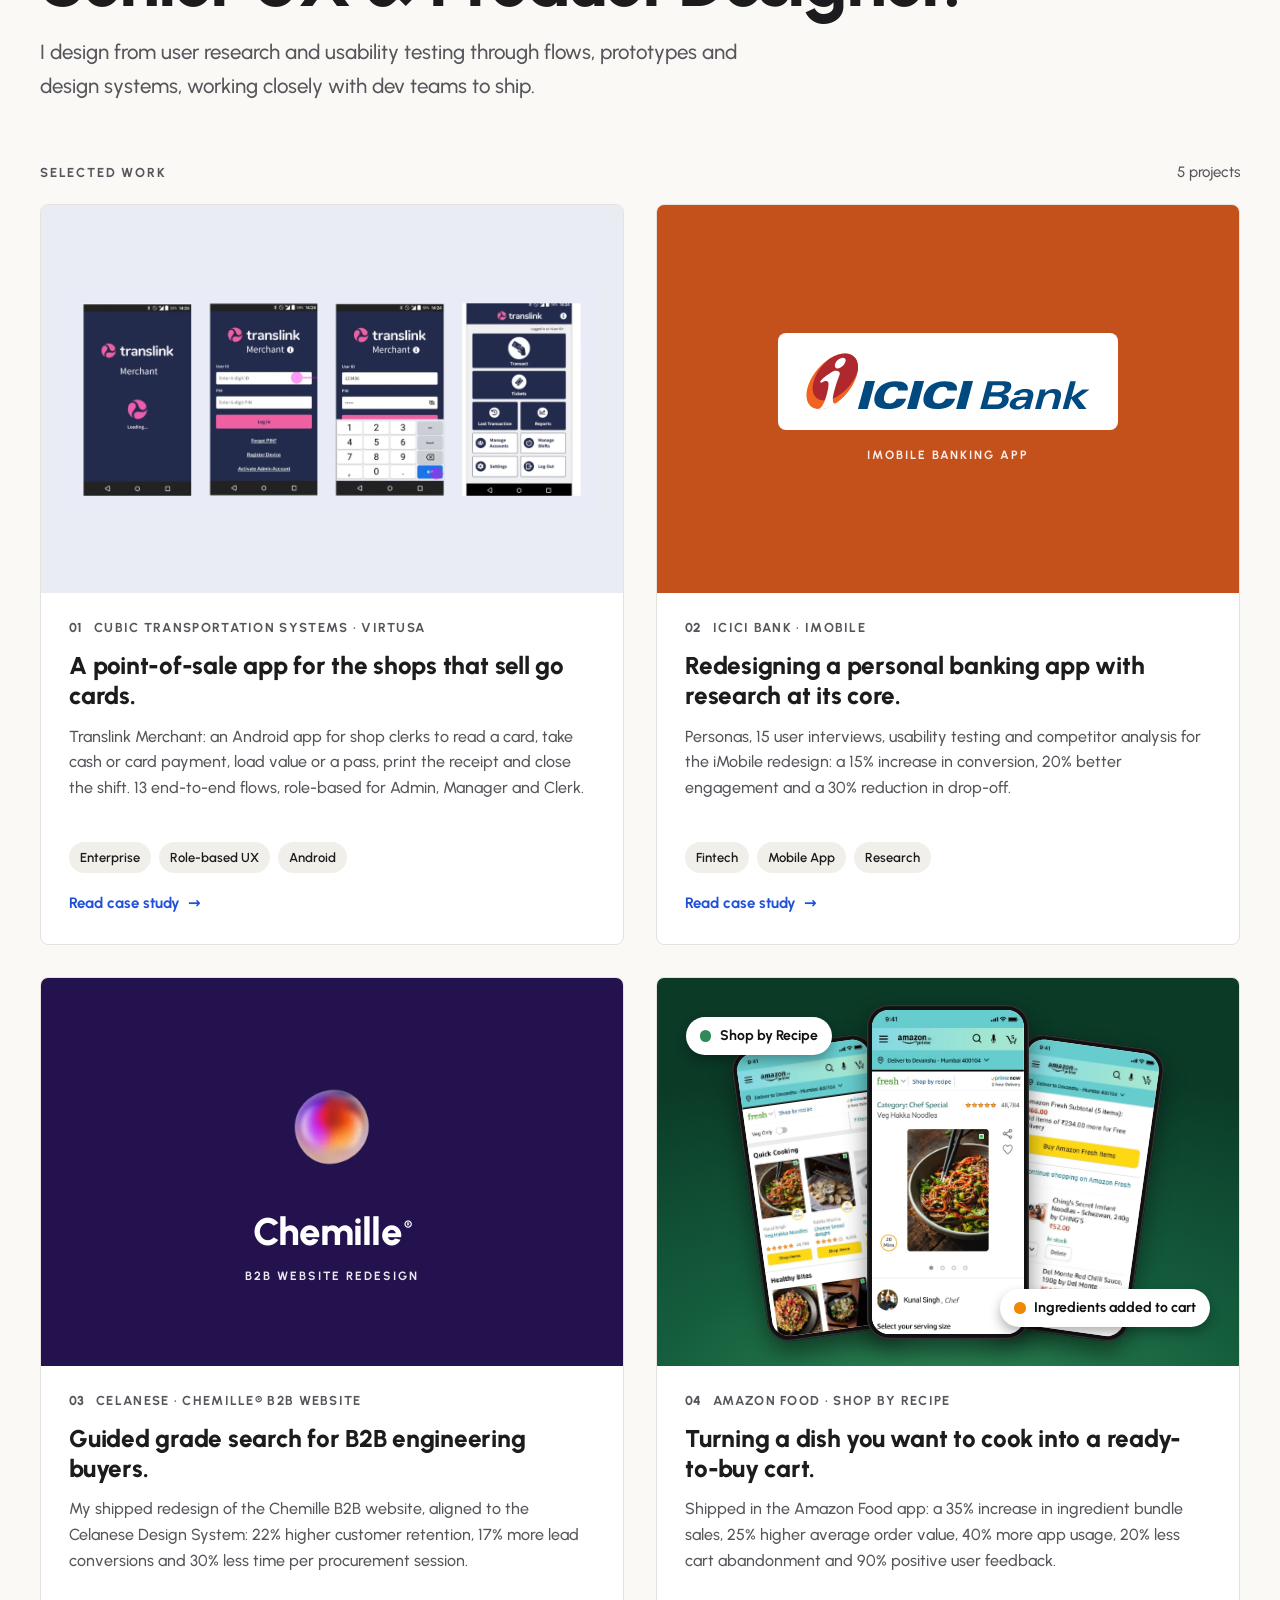
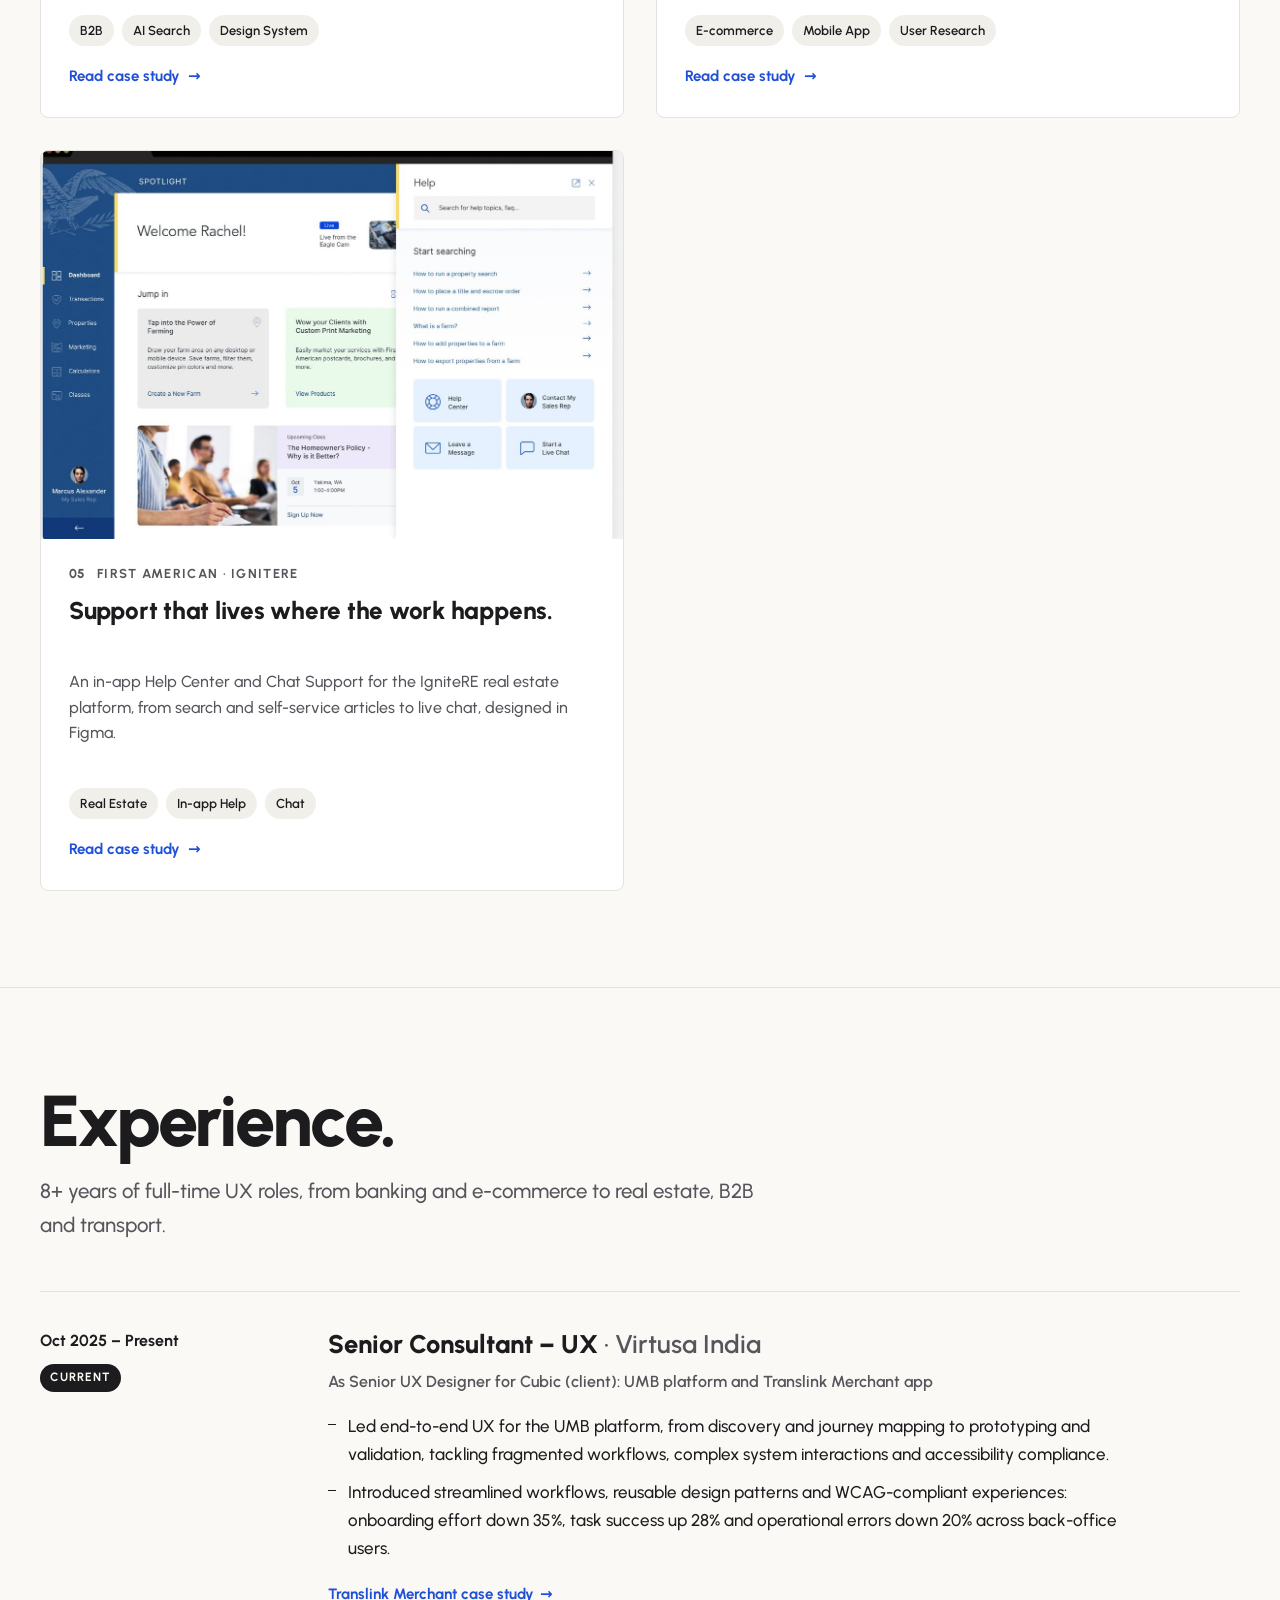
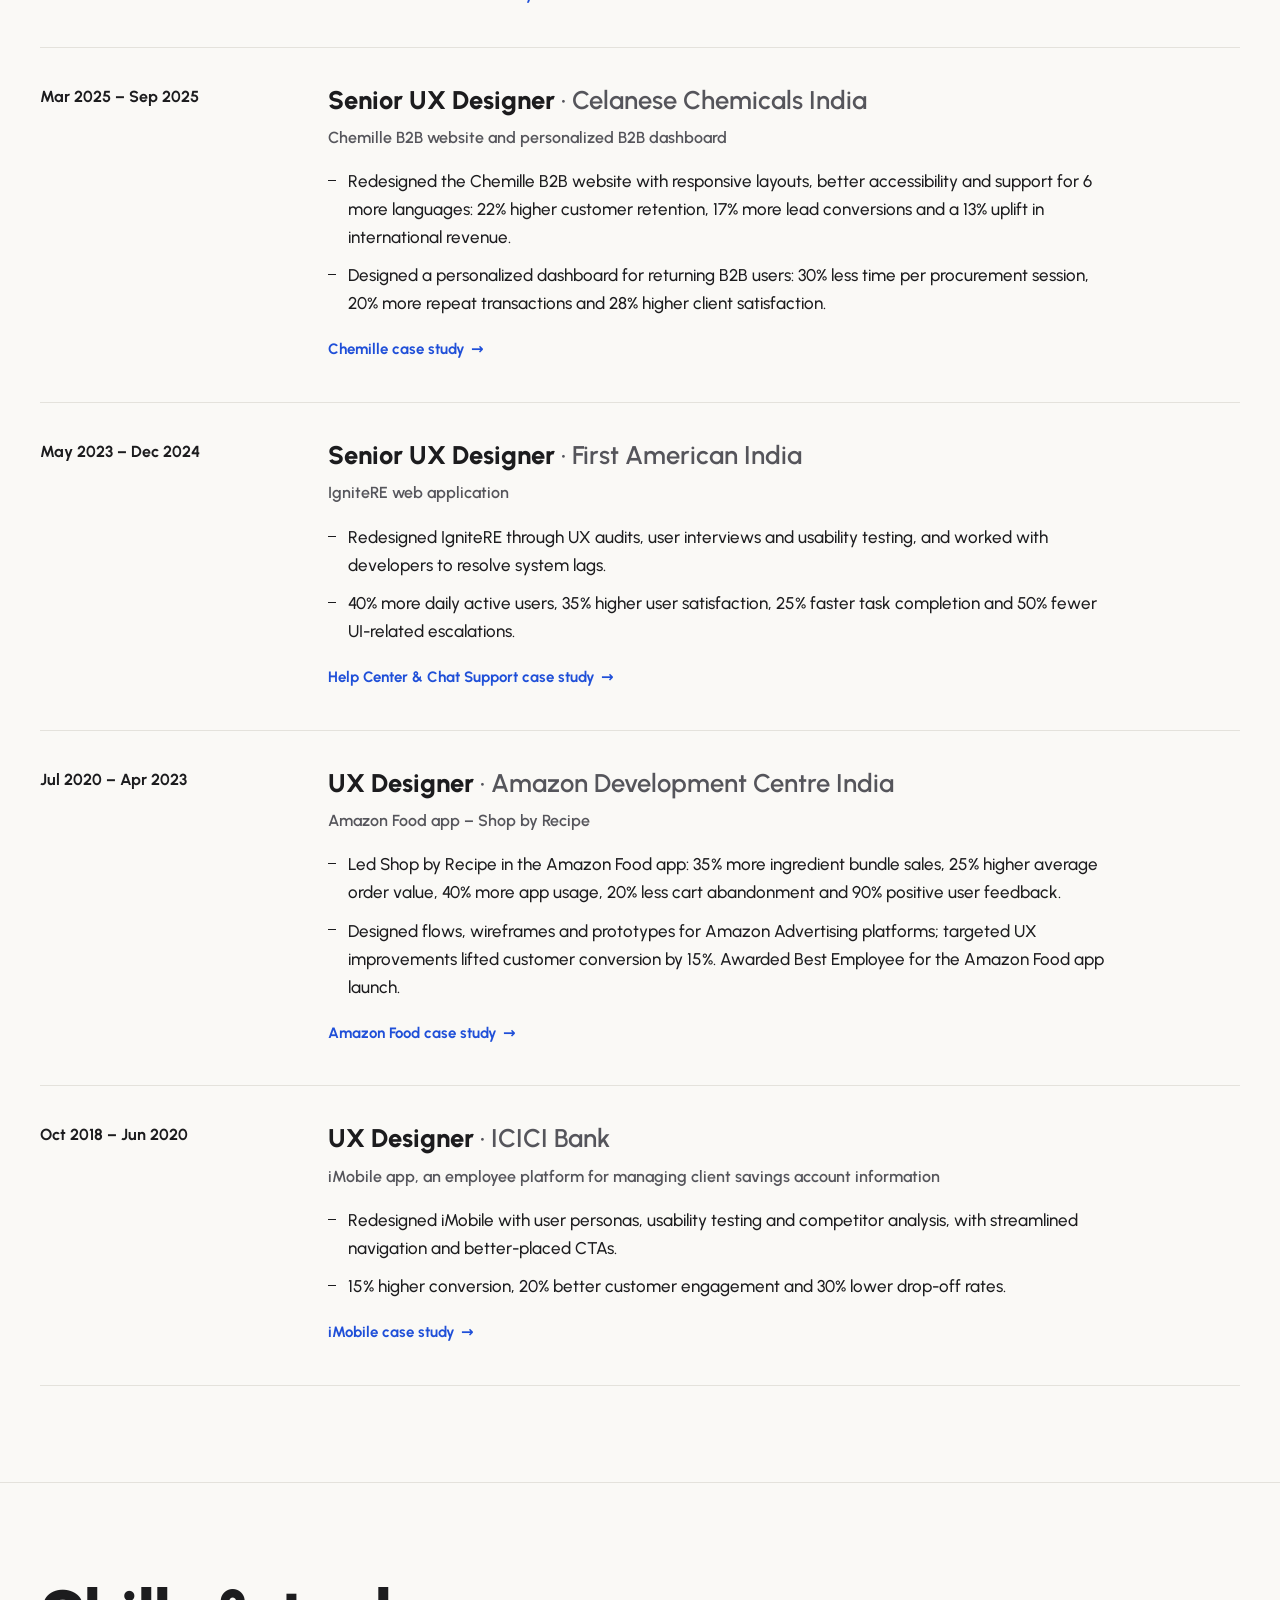
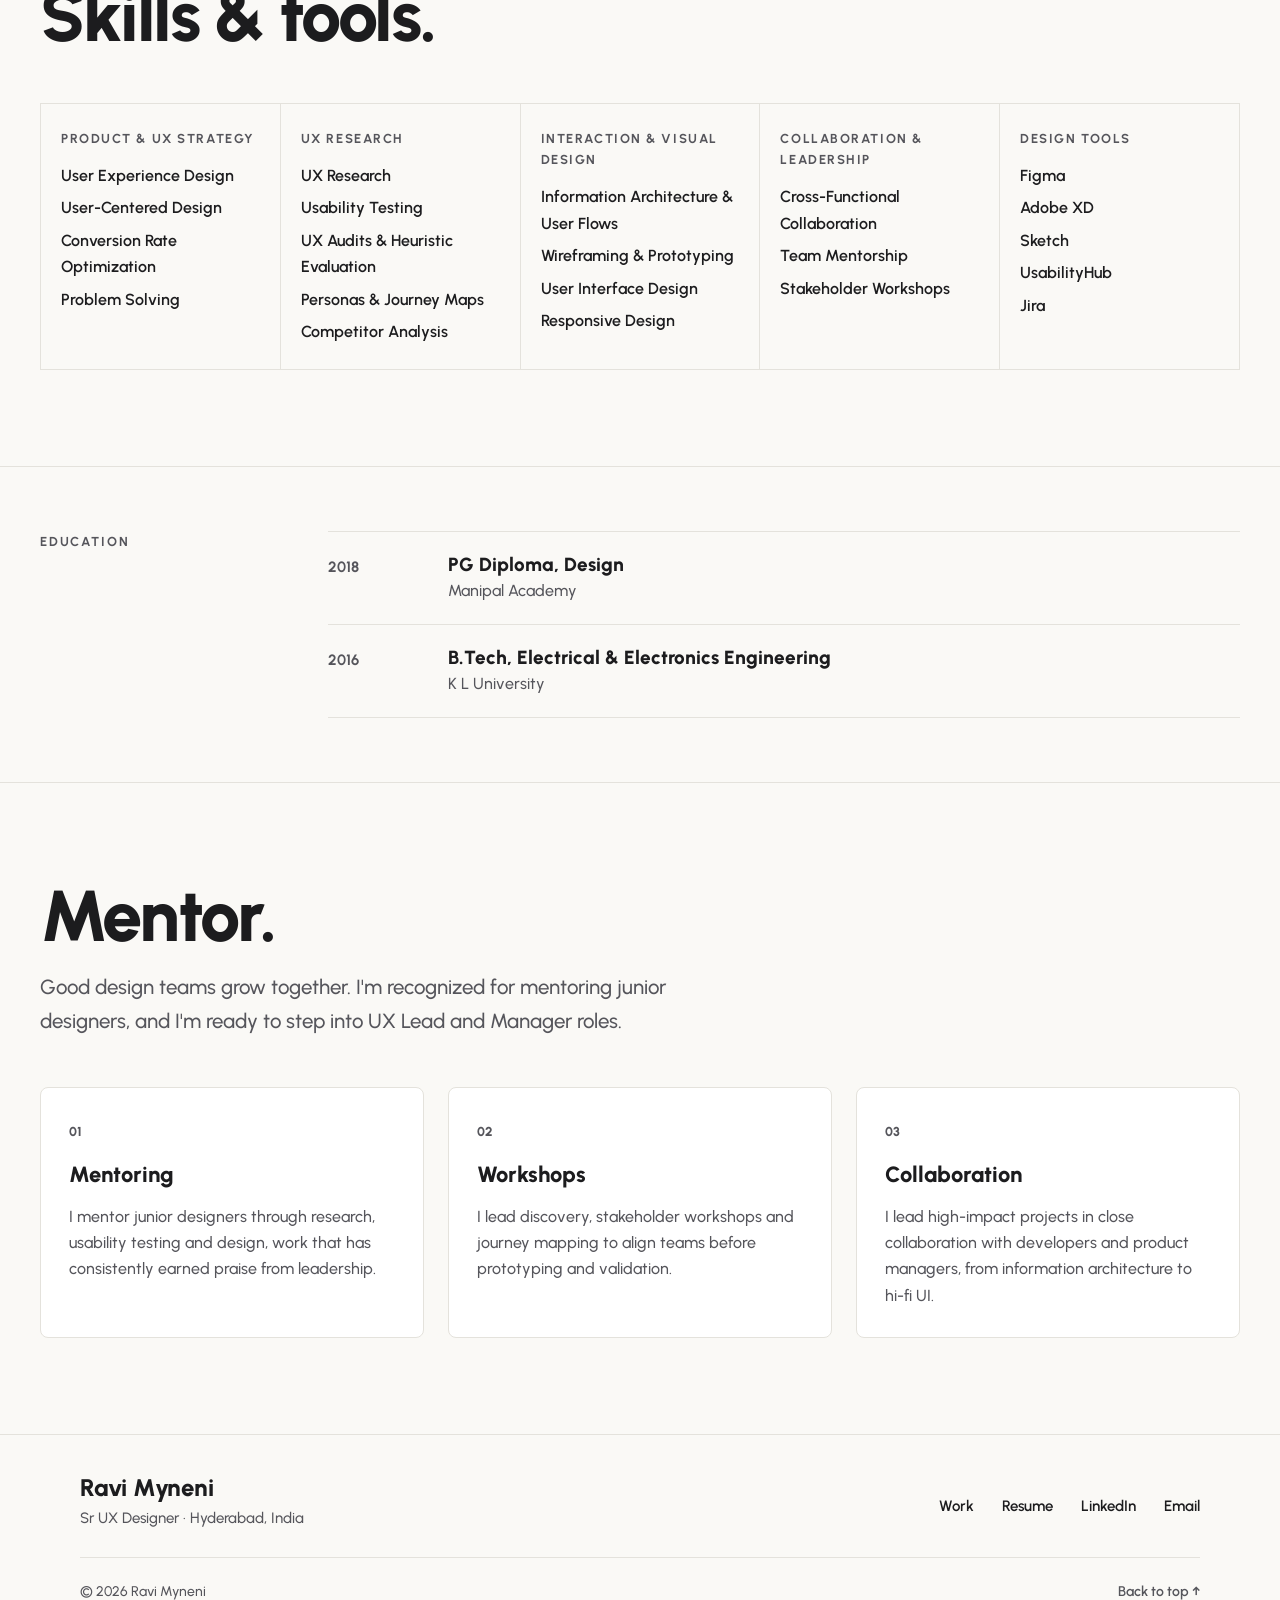
==== commit a06d5983: "Revert "Show three outcome-first project cards on the homepage (#1)" This reverts commit d32f3c1b613" ====
--- a/index.html
+++ b/index.html
@@ -176,16 +176,40 @@
           <h2 class="big" id="work-title">Senior UX &amp; Product Designer.</h2>
           <p class="sub">I design from user research and usability testing through flows, prototypes and design systems, working closely with dev teams to ship.</p>
         </div>
-        <div class="wk-meta"><span class="section-label">Selected work</span><span class="wk-count">3 projects</span></div>
+        <div class="wk-meta"><span class="section-label">Selected work</span><span class="wk-count">5 projects</span></div>
         <ul class="wk-grid" id="projects">
           <li class="wk" style="--tint:#e9edf3">
             <a href="https://ravimyneni.github.io/cubic-translink-merchant-case-study/" class="wk-link">
               <div class="wk-media is-contain"><img src="translink.webp" width="1167" height="500" loading="lazy" decoding="async" alt="Four Translink Merchant Android screens: splash, log in, PIN entry and the Admin home."></div>
               <div class="wk-body">
-                <div class="wk-top"><span class="wk-num">01</span><span class="wk-co">Cubic / Virtusa — Translink Merchant</span></div>
-                <h3>A point-of-sale app for shops that sell go cards.</h3>
-                <p>Role-based Android POS for Admin, Manager, and Clerk — card read, payment, load, receipt, and shift close.</p>
-                <ul class="wk-tags" aria-label="Tags"><li>Enterprise</li><li>Android</li><li>Role-based UX</li></ul>
+                <div class="wk-top"><span class="wk-num">01</span><span class="wk-co">Cubic Transportation Systems · Virtusa</span></div>
+                <h3>A point-of-sale app for the shops that sell go cards.</h3>
+                <p>Translink Merchant: an Android app for shop clerks to read a card, take cash or card payment, load value or a pass, print the receipt and close the shift. 13 end-to-end flows, role-based for Admin, Manager and Clerk.</p>
+                <ul class="wk-tags" aria-label="Tags"><li>Enterprise</li><li>Role-based UX</li><li>Android</li></ul>
+                <span class="wk-cta">Read case study <span aria-hidden="true">&#8594;</span></span>
+              </div>
+            </a>
+          </li>
+          <li class="wk" style="--tint:#f8eee6">
+            <a href="https://ravimyneni.github.io/imobile-case-study/" class="wk-link">
+              <div class="wk-media"><div class="brand-panel brand-icici"><span class="logo-chip"><img src="icici-bank-logo.svg" width="304" height="61" alt="ICICI Bank logo" loading="lazy"></span><span class="brand-cap">iMobile banking app</span></div></div>
+              <div class="wk-body">
+                <div class="wk-top"><span class="wk-num">02</span><span class="wk-co">ICICI Bank · iMobile</span></div>
+                <h3>Redesigning a personal banking app with research at its core.</h3>
+                <p>Personas, 15 user interviews, usability testing and competitor analysis for the iMobile redesign: a 15% increase in conversion, 20% better engagement and a 30% reduction in drop-off.</p>
+                <ul class="wk-tags" aria-label="Tags"><li>Fintech</li><li>Mobile App</li><li>Research</li></ul>
+                <span class="wk-cta">Read case study <span aria-hidden="true">&#8594;</span></span>
+              </div>
+            </a>
+          </li>
+          <li class="wk" style="--tint:#efedf6">
+            <a href="https://ravimyneni.github.io/askchemille-case-study/" class="wk-link">
+              <div class="wk-media"><div class="brand-panel brand-chemille"><picture><source srcset="chemille-logo.webp" type="image/webp"><img class="orb" src="chemille-logo.png" width="176" height="176" alt="Chemille logo" loading="lazy"></picture><span class="wordmark">Chemille<sup>&reg;</sup></span><span class="brand-cap">B2B website redesign</span></div></div>
+              <div class="wk-body">
+                <div class="wk-top"><span class="wk-num">03</span><span class="wk-co">Celanese · Chemille® B2B Website</span></div>
+                <h3>Guided grade search for B2B engineering buyers.</h3>
+                <p>My shipped redesign of the Chemille B2B website, aligned to the Celanese Design System: 22% higher customer retention, 17% more lead conversions and 30% less time per procurement session.</p>
+                <ul class="wk-tags" aria-label="Tags"><li>B2B</li><li>AI Search</li><li>Design System</li></ul>
                 <span class="wk-cta">Read case study <span aria-hidden="true">&#8594;</span></span>
               </div>
             </a>
@@ -194,22 +218,22 @@
             <a href="https://ravimyneni.github.io/amazon-fresh-case-study/" class="wk-link">
               <div class="wk-media"><div class="brand-panel brand-food" role="img" aria-label="Three Amazon Food app screens: Shop by Recipe, a recipe page and the cart with its ingredients."><div class="af-phone left" aria-hidden="true"><div class="af-screen"><img src="af-03-shop-by-recipe-home.webp" width="375" height="2106" alt="" loading="lazy" decoding="async"></div></div><div class="af-phone mid" aria-hidden="true"><div class="af-screen"><img src="af-06-recipe-page.webp" width="375" height="3032" alt="" loading="lazy" decoding="async"></div></div><div class="af-phone right" aria-hidden="true"><div class="af-screen"><img src="af-07-shop-items.webp" width="375" height="1441" alt="" loading="lazy" decoding="async"></div></div><span class="af-chip recipe" aria-hidden="true"><span class="dot"></span>Shop by Recipe</span><span class="af-chip cart" aria-hidden="true"><span class="dot"></span>Ingredients added to cart</span></div></div>
               <div class="wk-body">
-                <div class="wk-top"><span class="wk-num">02</span><span class="wk-co">Amazon Food — Shop by Recipe</span></div>
-                <h3>Turn a dish into a ready-to-buy cart.</h3>
-                <p>+35% ingredient bundle sales · −20% cart abandonment</p>
-                <ul class="wk-tags" aria-label="Tags"><li>E-commerce</li><li>Mobile</li><li>Research</li></ul>
-                <span class="wk-cta">Read case study <span aria-hidden="true">&#8594;</span></span>
-              </div>
-            </a>
-          </li>
-          <li class="wk" style="--tint:#f8eee6">
-            <a href="https://ravimyneni.github.io/imobile-case-study/" class="wk-link">
-              <div class="wk-media"><div class="brand-panel brand-icici"><span class="logo-chip"><img src="icici-bank-logo.svg" width="304" height="61" alt="ICICI Bank logo" loading="lazy"></span><span class="brand-cap">iMobile banking app</span></div></div>
-              <div class="wk-body">
-                <div class="wk-top"><span class="wk-num">03</span><span class="wk-co">ICICI Bank — iMobile</span></div>
-                <h3>Personal banking redesign grounded in research.</h3>
-                <p>+15% conversion · −30% drop-off</p>
-                <ul class="wk-tags" aria-label="Tags"><li>Fintech</li><li>Mobile</li><li>Research</li></ul>
+                <div class="wk-top"><span class="wk-num">04</span><span class="wk-co">Amazon Food · Shop by Recipe</span></div>
+                <h3>Turning a dish you want to cook into a ready-to-buy cart.</h3>
+                <p>Shipped in the Amazon Food app: a 35% increase in ingredient bundle sales, 25% higher average order value, 40% more app usage, 20% less cart abandonment and 90% positive user feedback.</p>
+                <ul class="wk-tags" aria-label="Tags"><li>E-commerce</li><li>Mobile App</li><li>User Research</li></ul>
+                <span class="wk-cta">Read case study <span aria-hidden="true">&#8594;</span></span>
+              </div>
+            </a>
+          </li>
+          <li class="wk" style="--tint:#e8f1f0">
+            <a href="https://ravimyneni.github.io/ignitere-help-center-case-study/" class="wk-link">
+              <div class="wk-media"><img src="ignitere-help-center.jpg" width="1200" height="845" loading="lazy" decoding="async" alt="The IgniteRE dashboard with a Help panel open: search, help articles, contact a sales rep, leave a message and live chat."></div>
+              <div class="wk-body">
+                <div class="wk-top"><span class="wk-num">05</span><span class="wk-co">First American · IgniteRE</span></div>
+                <h3>Support that lives where the work happens.</h3>
+                <p>An in-app Help Center and Chat Support for the IgniteRE real estate platform, from search and self-service articles to live chat, designed in Figma.</p>
+                <ul class="wk-tags" aria-label="Tags"><li>Real Estate</li><li>In-app Help</li><li>Chat</li></ul>
                 <span class="wk-cta">Read case study <span aria-hidden="true">&#8594;</span></span>
               </div>
             </a>
@@ -242,8 +266,8 @@
               <h3>Senior UX Designer <span class="tl-co">· Celanese Chemicals India</span></h3>
               <p class="tl-projects">Chemille B2B website and personalized B2B dashboard</p>
               <ul class="tl-points">
-                <li>Redesigned the Chemille B2B website with responsive layouts, better accessibility and support for 6 more languages.</li>
-                <li>Designed a personalized dashboard for returning B2B users.</li>
+                <li>Redesigned the Chemille B2B website with responsive layouts, better accessibility and support for 6 more languages: 22% higher customer retention, 17% more lead conversions and a 13% uplift in international revenue.</li>
+                <li>Designed a personalized dashboard for returning B2B users: 30% less time per procurement session, 20% more repeat transactions and 28% higher client satisfaction.</li>
               </ul>
               <a class="tl-link" href="https://ravimyneni.github.io/askchemille-case-study/">Chemille case study <span aria-hidden="true">&#8594;</span></a>
             </div>
@@ -266,7 +290,7 @@
               <h3>UX Designer <span class="tl-co">· Amazon Development Centre India</span></h3>
               <p class="tl-projects">Amazon Food app – Shop by Recipe</p>
               <ul class="tl-points">
-                <li>Led Shop by Recipe in the Amazon Food app.</li>
+                <li>Led Shop by Recipe in the Amazon Food app: 35% more ingredient bundle sales, 25% higher average order value, 40% more app usage, 20% less cart abandonment and 90% positive user feedback.</li>
                 <li>Designed flows, wireframes and prototypes for Amazon Advertising platforms; targeted UX improvements lifted customer conversion by 15%. Awarded Best Employee for the Amazon Food app launch.</li>
               </ul>
               <a class="tl-link" href="https://ravimyneni.github.io/amazon-fresh-case-study/">Amazon Food case study <span aria-hidden="true">&#8594;</span></a>
@@ -279,6 +303,7 @@
               <p class="tl-projects">iMobile app, an employee platform for managing client savings account information</p>
               <ul class="tl-points">
                 <li>Redesigned iMobile with user personas, usability testing and competitor analysis, with streamlined navigation and better-placed CTAs.</li>
+                <li>15% higher conversion, 20% better customer engagement and 30% lower drop-off rates.</li>
               </ul>
               <a class="tl-link" href="https://ravimyneni.github.io/imobile-case-study/">iMobile case study <span aria-hidden="true">&#8594;</span></a>
             </div>
